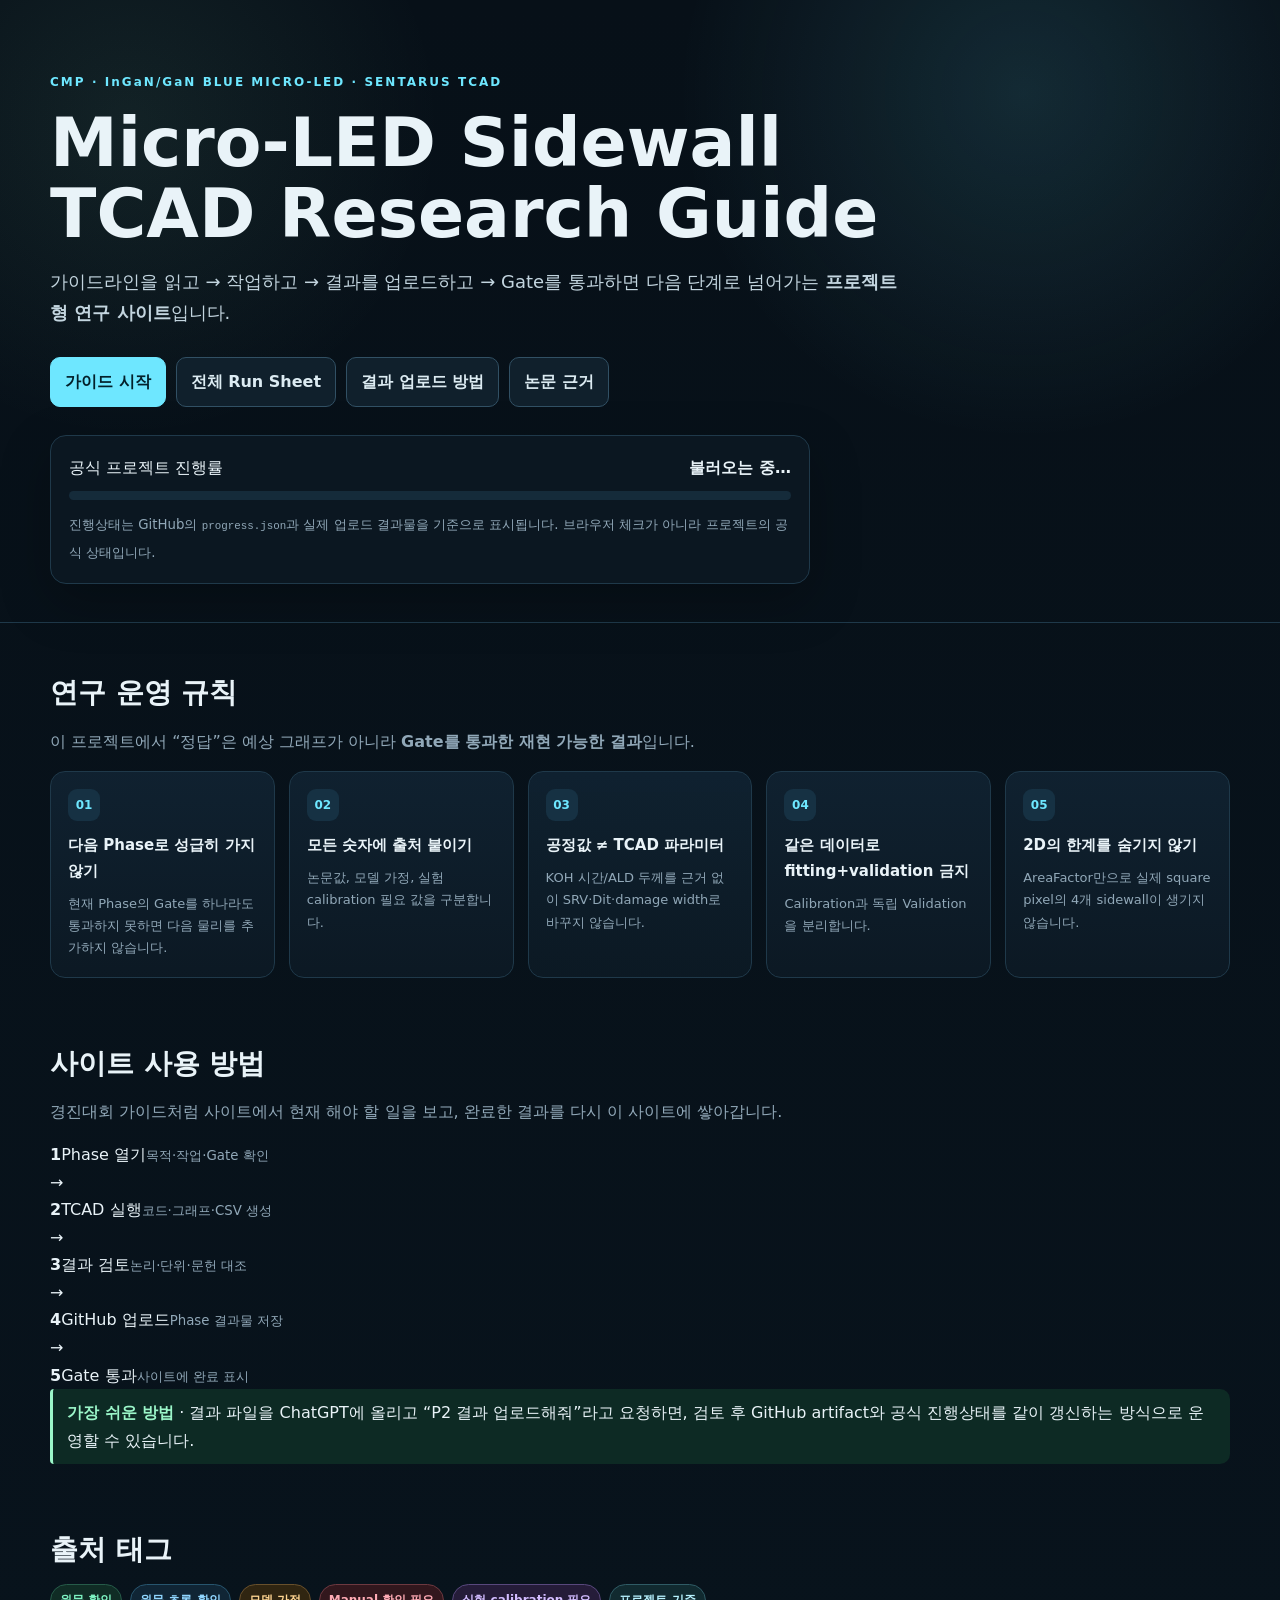
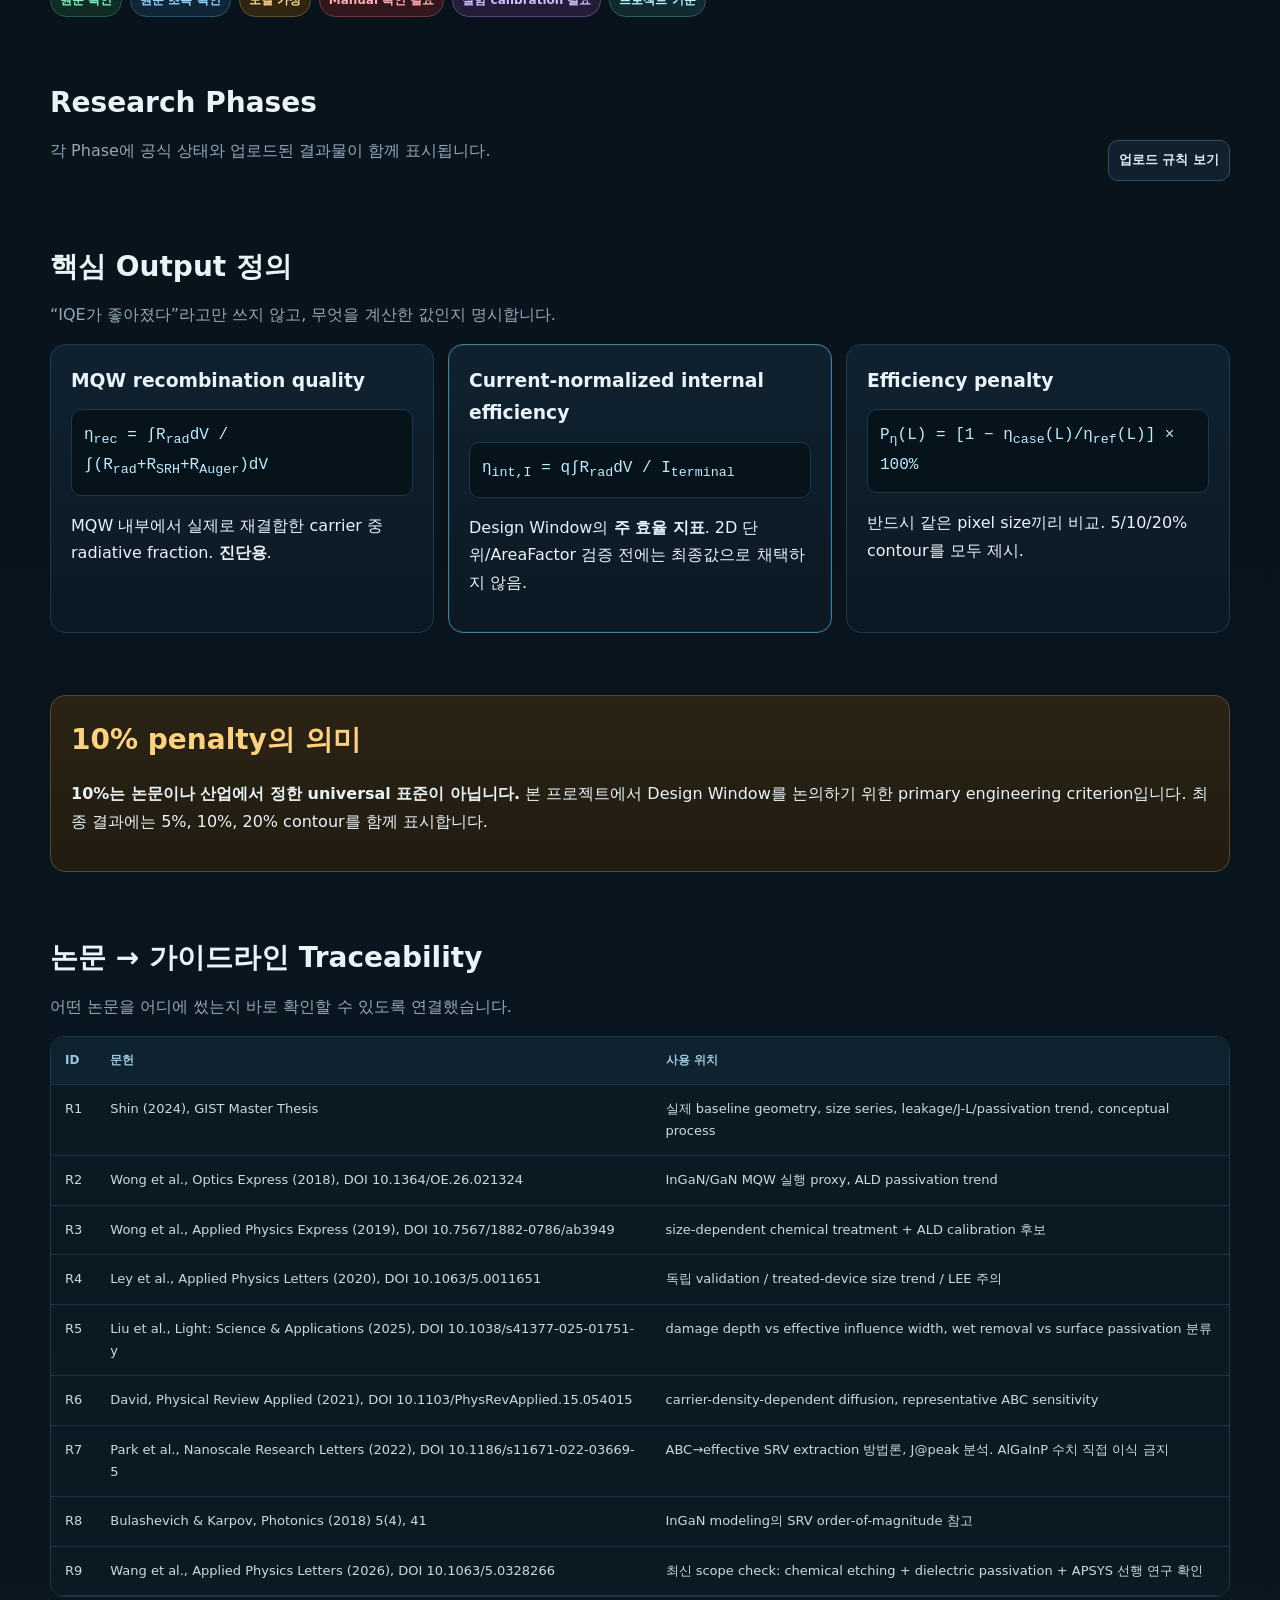
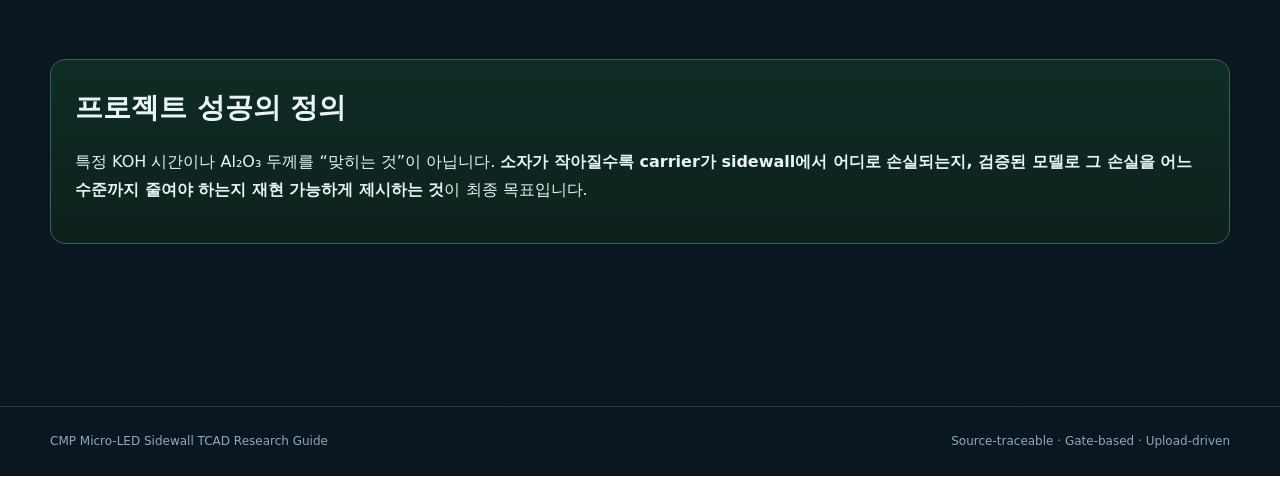
==== cmp-microled-guide/index.html @ a10578b0 "Turn CMP guide into upload-based project dashboard" ====
<!doctype html>
<html lang="ko">
<head>
  <meta charset="utf-8" />
  <meta name="viewport" content="width=device-width, initial-scale=1" />
  <title>CMP Micro-LED TCAD Research Guide</title>
  <meta name="description" content="InGaN/GaN Micro-LED sidewall TCAD research guide, progress dashboard, artifacts and validation gates" />
  <link rel="stylesheet" href="style.css" />
</head>
<body>
  <header class="hero">
    <div class="wrap">
      <div class="eyebrow">CMP · InGaN/GaN BLUE MICRO-LED · SENTARUS TCAD</div>
      <h1>Micro-LED Sidewall TCAD Research Guide</h1>
      <p class="lead">가이드라인을 읽고 → 작업하고 → 결과를 업로드하고 → Gate를 통과하면 다음 단계로 넘어가는 <strong>프로젝트형 연구 사이트</strong>입니다.</p>
      <div class="hero-actions">
        <a class="btn primary" href="#workflow">가이드 시작</a>
        <a class="btn" href="GUIDELINE.md">전체 Run Sheet</a>
        <a class="btn" href="UPLOAD_GUIDE.md">결과 업로드 방법</a>
        <a class="btn" href="#references">논문 근거</a>
      </div>
      <div class="progress-card">
        <div class="progress-head"><span>공식 프로젝트 진행률</span><strong id="progressText">불러오는 중…</strong></div>
        <div class="progress"><div id="progressBar"></div></div>
        <small>진행상태는 GitHub의 <code>progress.json</code>과 실제 업로드 결과물을 기준으로 표시됩니다. 브라우저 체크가 아니라 프로젝트의 공식 상태입니다.</small>
      </div>
    </div>
  </header>

  <main class="wrap">
    <section class="rules" id="rules">
      <h2>연구 운영 규칙</h2>
      <p class="section-intro">이 프로젝트에서 “정답”은 예상 그래프가 아니라 <strong>Gate를 통과한 재현 가능한 결과</strong>입니다.</p>
      <div class="grid rules-grid">
        <article class="rule"><b>01</b><h3>다음 Phase로 성급히 가지 않기</h3><p>현재 Phase의 Gate를 하나라도 통과하지 못하면 다음 물리를 추가하지 않습니다.</p></article>
        <article class="rule"><b>02</b><h3>모든 숫자에 출처 붙이기</h3><p>논문값, 모델 가정, 실험 calibration 필요 값을 구분합니다.</p></article>
        <article class="rule"><b>03</b><h3>공정값 ≠ TCAD 파라미터</h3><p>KOH 시간/ALD 두께를 근거 없이 SRV·Dit·damage width로 바꾸지 않습니다.</p></article>
        <article class="rule"><b>04</b><h3>같은 데이터로 fitting+validation 금지</h3><p>Calibration과 독립 Validation을 분리합니다.</p></article>
        <article class="rule"><b>05</b><h3>2D의 한계를 숨기지 않기</h3><p>AreaFactor만으로 실제 square pixel의 4개 sidewall이 생기지 않습니다.</p></article>
      </div>
    </section>

    <section class="upload-flow" id="upload-flow">
      <h2>사이트 사용 방법</h2>
      <p class="section-intro">경진대회 가이드처럼 사이트에서 현재 해야 할 일을 보고, 완료한 결과를 다시 이 사이트에 쌓아갑니다.</p>
      <div class="flow-row">
        <div class="flow-step"><b>1</b><span>Phase 열기</span><small>목적·작업·Gate 확인</small></div>
        <div class="flow-arrow">→</div>
        <div class="flow-step"><b>2</b><span>TCAD 실행</span><small>코드·그래프·CSV 생성</small></div>
        <div class="flow-arrow">→</div>
        <div class="flow-step"><b>3</b><span>결과 검토</span><small>논리·단위·문헌 대조</small></div>
        <div class="flow-arrow">→</div>
        <div class="flow-step"><b>4</b><span>GitHub 업로드</span><small>Phase 결과물 저장</small></div>
        <div class="flow-arrow">→</div>
        <div class="flow-step"><b>5</b><span>Gate 통과</span><small>사이트에 완료 표시</small></div>
      </div>
      <div class="gate"><strong>가장 쉬운 방법</strong> · 결과 파일을 ChatGPT에 올리고 “P2 결과 업로드해줘”라고 요청하면, 검토 후 GitHub artifact와 공식 진행상태를 같이 갱신하는 방식으로 운영할 수 있습니다.</div>
    </section>

    <section class="source-tags">
      <h2>출처 태그</h2>
      <div class="chips">
        <span class="chip source">원문 확인</span>
        <span class="chip source2">원문 초록 확인</span>
        <span class="chip assumption">모델 가정</span>
        <span class="chip manual">Manual 확인 필요</span>
        <span class="chip calibration">실험 calibration 필요</span>
        <span class="chip project">프로젝트 기준</span>
      </div>
    </section>

    <section id="workflow">
      <div class="section-head">
        <div><h2>Research Phases</h2><p>각 Phase에 공식 상태와 업로드된 결과물이 함께 표시됩니다.</p></div>
        <a class="btn small" href="UPLOAD_GUIDE.md">업로드 규칙 보기</a>
      </div>
      <div id="phaseList" class="phase-list"></div>
    </section>

    <section class="metrics" id="metrics">
      <h2>핵심 Output 정의</h2>
      <p class="section-intro">“IQE가 좋아졌다”라고만 쓰지 않고, 무엇을 계산한 값인지 명시합니다.</p>
      <div class="grid metric-grid">
        <article class="metric-card"><h3>MQW recombination quality</h3><div class="formula">η<sub>rec</sub> = ∫R<sub>rad</sub>dV / ∫(R<sub>rad</sub>+R<sub>SRH</sub>+R<sub>Auger</sub>)dV</div><p>MQW 내부에서 실제로 재결합한 carrier 중 radiative fraction. <strong>진단용</strong>.</p></article>
        <article class="metric-card focus"><h3>Current-normalized internal efficiency</h3><div class="formula">η<sub>int,I</sub> = q∫R<sub>rad</sub>dV / I<sub>terminal</sub></div><p>Design Window의 <strong>주 효율 지표</strong>. 2D 단위/AreaFactor 검증 전에는 최종값으로 채택하지 않음.</p></article>
        <article class="metric-card"><h3>Efficiency penalty</h3><div class="formula">P<sub>η</sub>(L) = [1 − η<sub>case</sub>(L)/η<sub>ref</sub>(L)] × 100%</div><p>반드시 같은 pixel size끼리 비교. 5/10/20% contour를 모두 제시.</p></article>
      </div>
    </section>

    <section class="warning-box">
      <h2>10% penalty의 의미</h2>
      <p><strong>10%는 논문이나 산업에서 정한 universal 표준이 아닙니다.</strong> 본 프로젝트에서 Design Window를 논의하기 위한 primary engineering criterion입니다. 최종 결과에는 5%, 10%, 20% contour를 함께 표시합니다.</p>
    </section>

    <section id="references">
      <h2>논문 → 가이드라인 Traceability</h2>
      <p class="section-intro">어떤 논문을 어디에 썼는지 바로 확인할 수 있도록 연결했습니다.</p>
      <div class="table-wrap">
        <table>
          <thead><tr><th>ID</th><th>문헌</th><th>사용 위치</th></tr></thead>
          <tbody>
            <tr><td>R1</td><td>Shin (2024), GIST Master Thesis</td><td>실제 baseline geometry, size series, leakage/J-L/passivation trend, conceptual process</td></tr>
            <tr><td>R2</td><td>Wong et al., Optics Express (2018), DOI 10.1364/OE.26.021324</td><td>InGaN/GaN MQW 실행 proxy, ALD passivation trend</td></tr>
            <tr><td>R3</td><td>Wong et al., Applied Physics Express (2019), DOI 10.7567/1882-0786/ab3949</td><td>size-dependent chemical treatment + ALD calibration 후보</td></tr>
            <tr><td>R4</td><td>Ley et al., Applied Physics Letters (2020), DOI 10.1063/5.0011651</td><td>독립 validation / treated-device size trend / LEE 주의</td></tr>
            <tr><td>R5</td><td>Liu et al., Light: Science & Applications (2025), DOI 10.1038/s41377-025-01751-y</td><td>damage depth vs effective influence width, wet removal vs surface passivation 분류</td></tr>
            <tr><td>R6</td><td>David, Physical Review Applied (2021), DOI 10.1103/PhysRevApplied.15.054015</td><td>carrier-density-dependent diffusion, representative ABC sensitivity</td></tr>
            <tr><td>R7</td><td>Park et al., Nanoscale Research Letters (2022), DOI 10.1186/s11671-022-03669-5</td><td>ABC→effective SRV extraction 방법론, J@peak 분석. AlGaInP 수치 직접 이식 금지</td></tr>
            <tr><td>R8</td><td>Bulashevich & Karpov, Photonics (2018) 5(4), 41</td><td>InGaN modeling의 SRV order-of-magnitude 참고</td></tr>
            <tr><td>R9</td><td>Wang et al., Applied Physics Letters (2026), DOI 10.1063/5.0328266</td><td>최신 scope check: chemical etching + dielectric passivation + APSYS 선행 연구 확인</td></tr>
          </tbody>
        </table>
      </div>
    </section>

    <section class="final-note">
      <h2>프로젝트 성공의 정의</h2>
      <p>특정 KOH 시간이나 Al₂O₃ 두께를 “맞히는 것”이 아닙니다. <strong>소자가 작아질수록 carrier가 sidewall에서 어디로 손실되는지, 검증된 모델로 그 손실을 어느 수준까지 줄여야 하는지 재현 가능하게 제시하는 것</strong>이 최종 목표입니다.</p>
    </section>
  </main>

  <footer>
    <div class="wrap"><span>CMP Micro-LED Sidewall TCAD Research Guide</span><span>Source-traceable · Gate-based · Upload-driven</span></div>
  </footer>

  <script src="app.js"></script>
</body>
</html>
---- cmp-microled-guide/style.css ----
:root{
  --bg:#071018;--panel:#0d1924;--panel2:#102231;--text:#e9f3f8;--muted:#91a8b8;
  --line:#1f394a;--accent:#6ee7ff;--accent2:#9bf6c9;--warn:#ffd27d;--danger:#ff8f8f;
  --shadow:0 18px 50px rgba(0,0,0,.25)
}
*{box-sizing:border-box}html{scroll-behavior:smooth}body{margin:0;background:linear-gradient(180deg,#071018 0%,#08131c 45%,#0a1721 100%);color:var(--text);font-family:Inter,Pretendard,"Noto Sans KR",system-ui,-apple-system,sans-serif;line-height:1.72}.wrap{width:min(1180px,calc(100% - 32px));margin:auto}.hero{padding:72px 0 38px;border-bottom:1px solid var(--line);background:radial-gradient(circle at 80% 15%,rgba(110,231,255,.12),transparent 30%),radial-gradient(circle at 10% 20%,rgba(155,246,201,.08),transparent 25%)}.eyebrow{font-size:12px;letter-spacing:.17em;color:var(--accent);font-weight:800}.hero h1{font-size:clamp(36px,6vw,68px);line-height:1.05;margin:14px 0 18px;max-width:850px}.lead{font-size:18px;color:#c3d5df;max-width:850px}.hero-actions{display:flex;gap:10px;flex-wrap:wrap;margin:28px 0}.btn{display:inline-flex;align-items:center;justify-content:center;border:1px solid #315064;background:#10202c;color:#dcebf2;padding:10px 14px;border-radius:10px;text-decoration:none;font-weight:700;cursor:pointer}.btn:hover{border-color:var(--accent)}.btn.primary{background:var(--accent);color:#03202a;border-color:var(--accent)}.btn.small{font-size:13px;padding:8px 10px}.progress-card{background:rgba(13,25,36,.83);border:1px solid var(--line);padding:18px;border-radius:16px;max-width:760px;box-shadow:var(--shadow)}.progress-head{display:flex;justify-content:space-between}.progress{height:9px;background:#152b3a;border-radius:99px;overflow:hidden;margin:10px 0}.progress>div{width:0;height:100%;background:linear-gradient(90deg,var(--accent),var(--accent2));transition:.25s}small{color:var(--muted)}main{padding:46px 0 100px}section{margin:0 0 62px}h2{font-size:28px;margin:0 0 10px}h3{margin:0 0 8px}.section-intro,.section-head p{color:var(--muted);margin-top:0}.grid{display:grid;gap:14px}.rules-grid{grid-template-columns:repeat(5,1fr)}.rule,.metric-card,.phase-card,.warning-box,.final-note{border:1px solid var(--line);background:linear-gradient(180deg,rgba(16,34,49,.94),rgba(12,25,36,.96));border-radius:15px}.rule{padding:17px}.rule b{display:inline-flex;width:32px;height:32px;border-radius:9px;align-items:center;justify-content:center;background:#163143;color:var(--accent);font-size:12px}.rule h3{font-size:15px;margin-top:12px}.rule p{font-size:13px;color:var(--muted);margin:0}.chips{display:flex;gap:8px;flex-wrap:wrap}.chip{font-size:12px;padding:5px 9px;border:1px solid;border-radius:99px;font-weight:750}.source{color:#7df3c2;border-color:#265b49;background:#102c25}.source2{color:#90d6ff;border-color:#27556e;background:#102535}.assumption{color:#ffd591;border-color:#68502c;background:#302511}.manual{color:#ffabb5;border-color:#6d3940;background:#32171d}.calibration{color:#d2bcff;border-color:#58487d;background:#251c39}.project{color:#b8f3ff;border-color:#2f5b65;background:#112a30}.section-head{display:flex;justify-content:space-between;gap:16px;align-items:end}.phase-list{display:grid;gap:14px}.phase-card{overflow:hidden}.phase-top{display:grid;grid-template-columns:auto 1fr auto;gap:14px;align-items:center;padding:18px}.phase-num{width:46px;height:46px;border-radius:12px;background:#142c3b;display:flex;align-items:center;justify-content:center;font-weight:900;color:var(--accent)}.phase-title h3{font-size:19px}.phase-title p{margin:2px 0 0;color:var(--muted);font-size:14px}.phase-actions{display:flex;align-items:center;gap:8px}.status-check{width:20px;height:20px;accent-color:#62e8ba}.toggle{border:1px solid #2c4b5e;background:#0b1b27;color:#cde0e9;border-radius:9px;padding:7px 9px;cursor:pointer}.phase-body{display:none;border-top:1px solid var(--line);padding:20px;background:#091822}.phase-card.open .phase-body{display:block}.phase-body h4{color:#dff6ff;margin:18px 0 7px}.phase-body ul{margin-top:7px}.gate{border-left:3px solid var(--accent2);padding:10px 14px;background:#0d2a24;border-radius:4px 10px 10px 4px}.gate strong{color:var(--accent2)}.stop{border-left:3px solid var(--danger);padding:10px 14px;background:#2d171a;border-radius:4px 10px 10px 4px;color:#ffd7d7}.metric-grid{grid-template-columns:repeat(3,1fr)}.metric-card{padding:20px}.metric-card.focus{border-color:#438296;box-shadow:0 0 0 1px rgba(110,231,255,.08) inset}.formula{font-family:"JetBrains Mono",Consolas,monospace;background:#07131b;padding:12px;border-radius:10px;border:1px solid #1b3748;overflow:auto;color:#bcecff;margin:12px 0}.warning-box{padding:20px;border-color:#5b4927;background:linear-gradient(180deg,#2b2415,#211b11)}.warning-box h2{color:var(--warn)}.table-wrap{overflow:auto;border:1px solid var(--line);border-radius:14px}table{width:100%;border-collapse:collapse;min-width:820px;background:#0b1923}th,td{text-align:left;padding:13px 14px;border-bottom:1px solid #183041;vertical-align:top}th{font-size:12px;color:#9cc9dd;background:#0e2230;position:sticky;top:0}td{font-size:13px;color:#c9d9e2}.final-note{padding:24px;border-color:#2f6655;background:linear-gradient(180deg,#0e2c25,#0d211d)}footer{border-top:1px solid var(--line);padding:24px 0;color:var(--muted);font-size:12px}footer .wrap{display:flex;justify-content:space-between;gap:10px;flex-wrap:wrap}@media(max-width:1000px){.rules-grid{grid-template-columns:repeat(2,1fr)}.metric-grid{grid-template-columns:1fr}.phase-top{grid-template-columns:auto 1fr}.phase-actions{grid-column:2}}@media(max-width:620px){.rules-grid{grid-template-columns:1fr}.hero{padding-top:48px}.phase-top{grid-template-columns:1fr}.phase-num{width:38px;height:38px}.phase-actions{grid-column:1}.section-head{align-items:flex-start;flex-direction:column}}
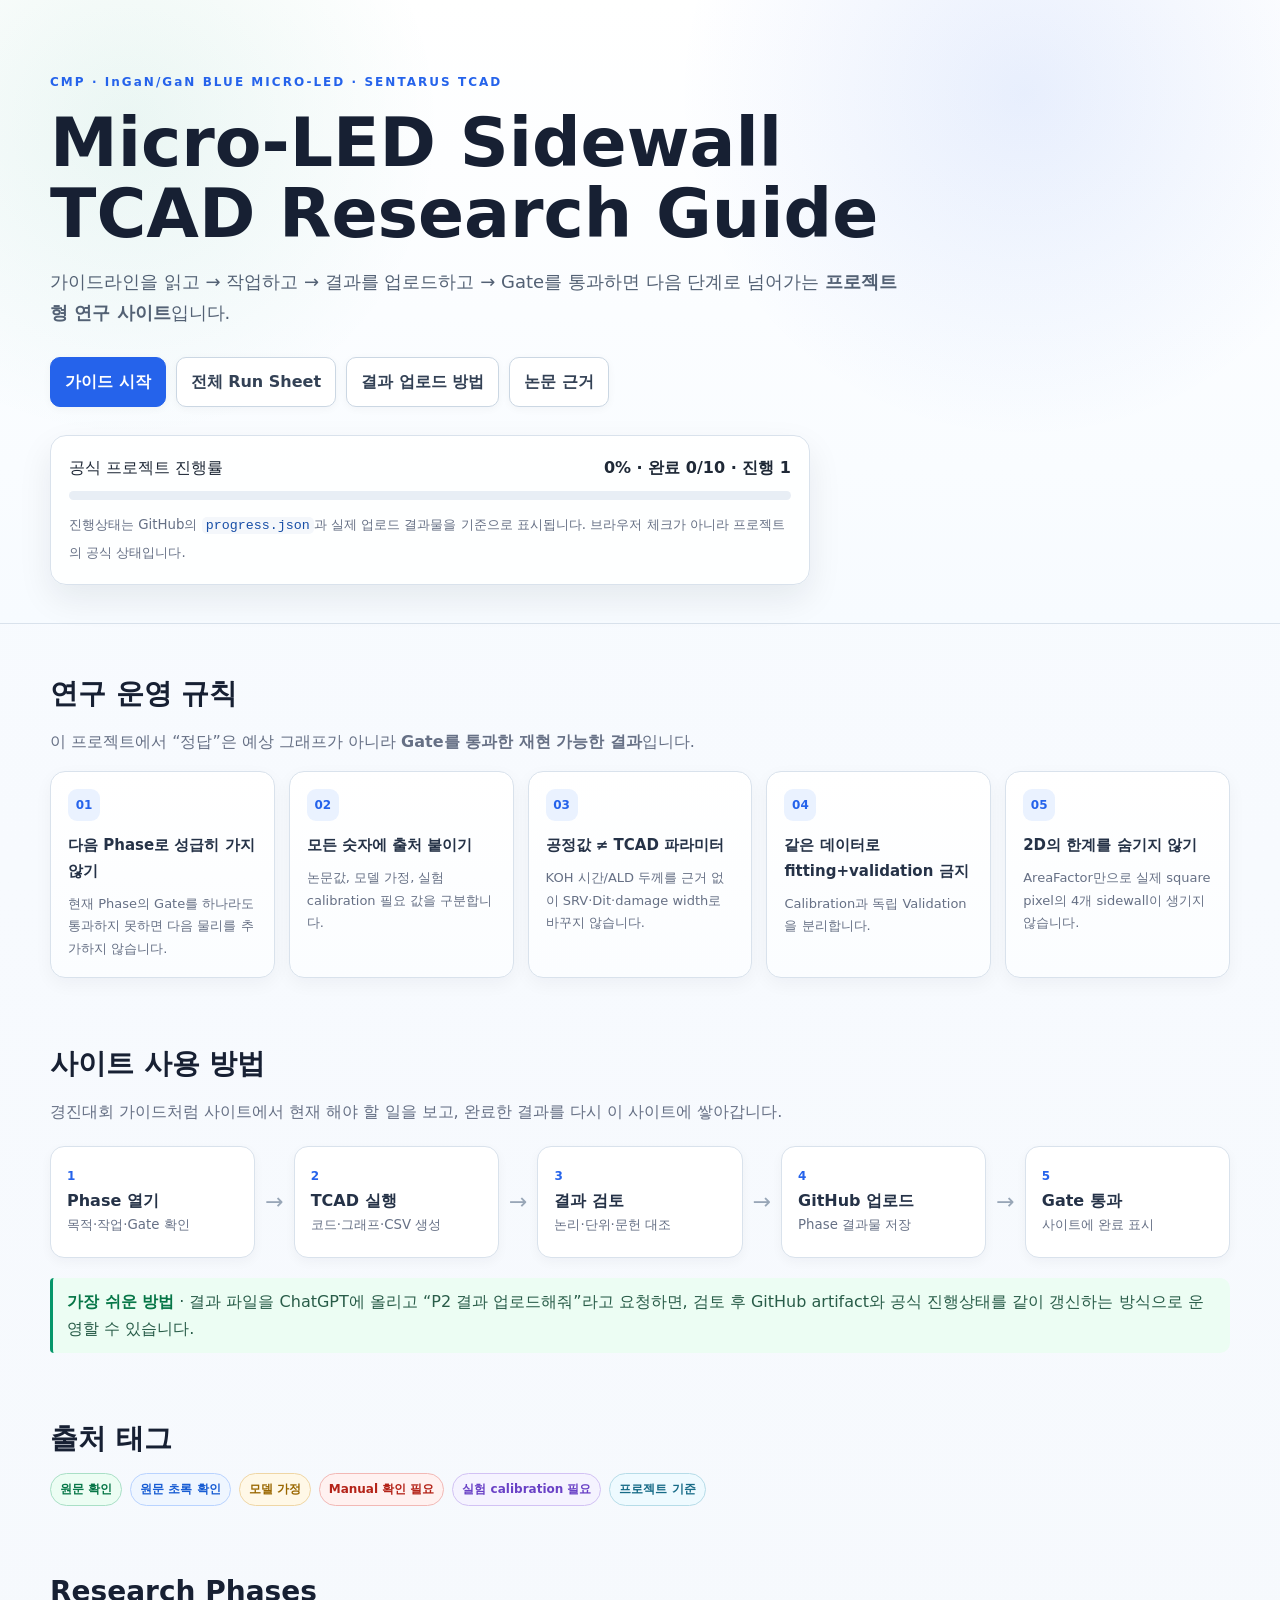
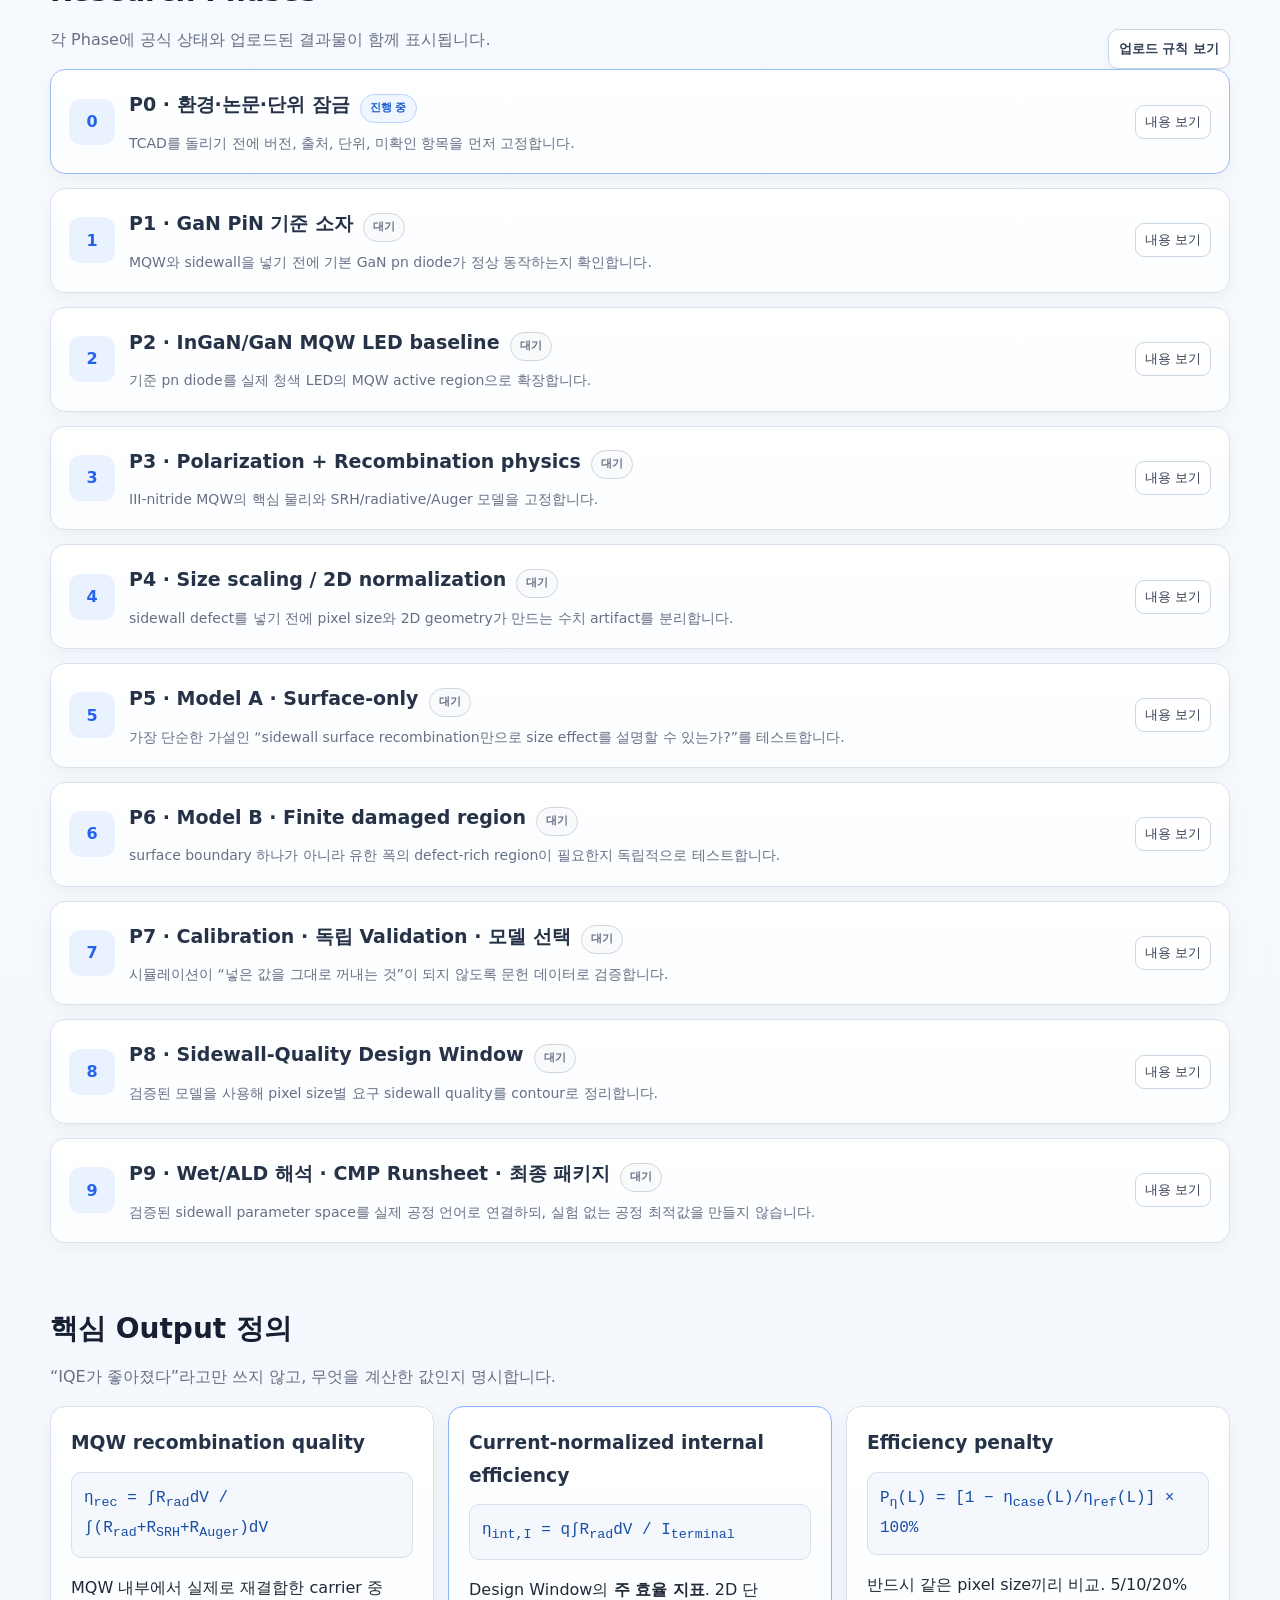
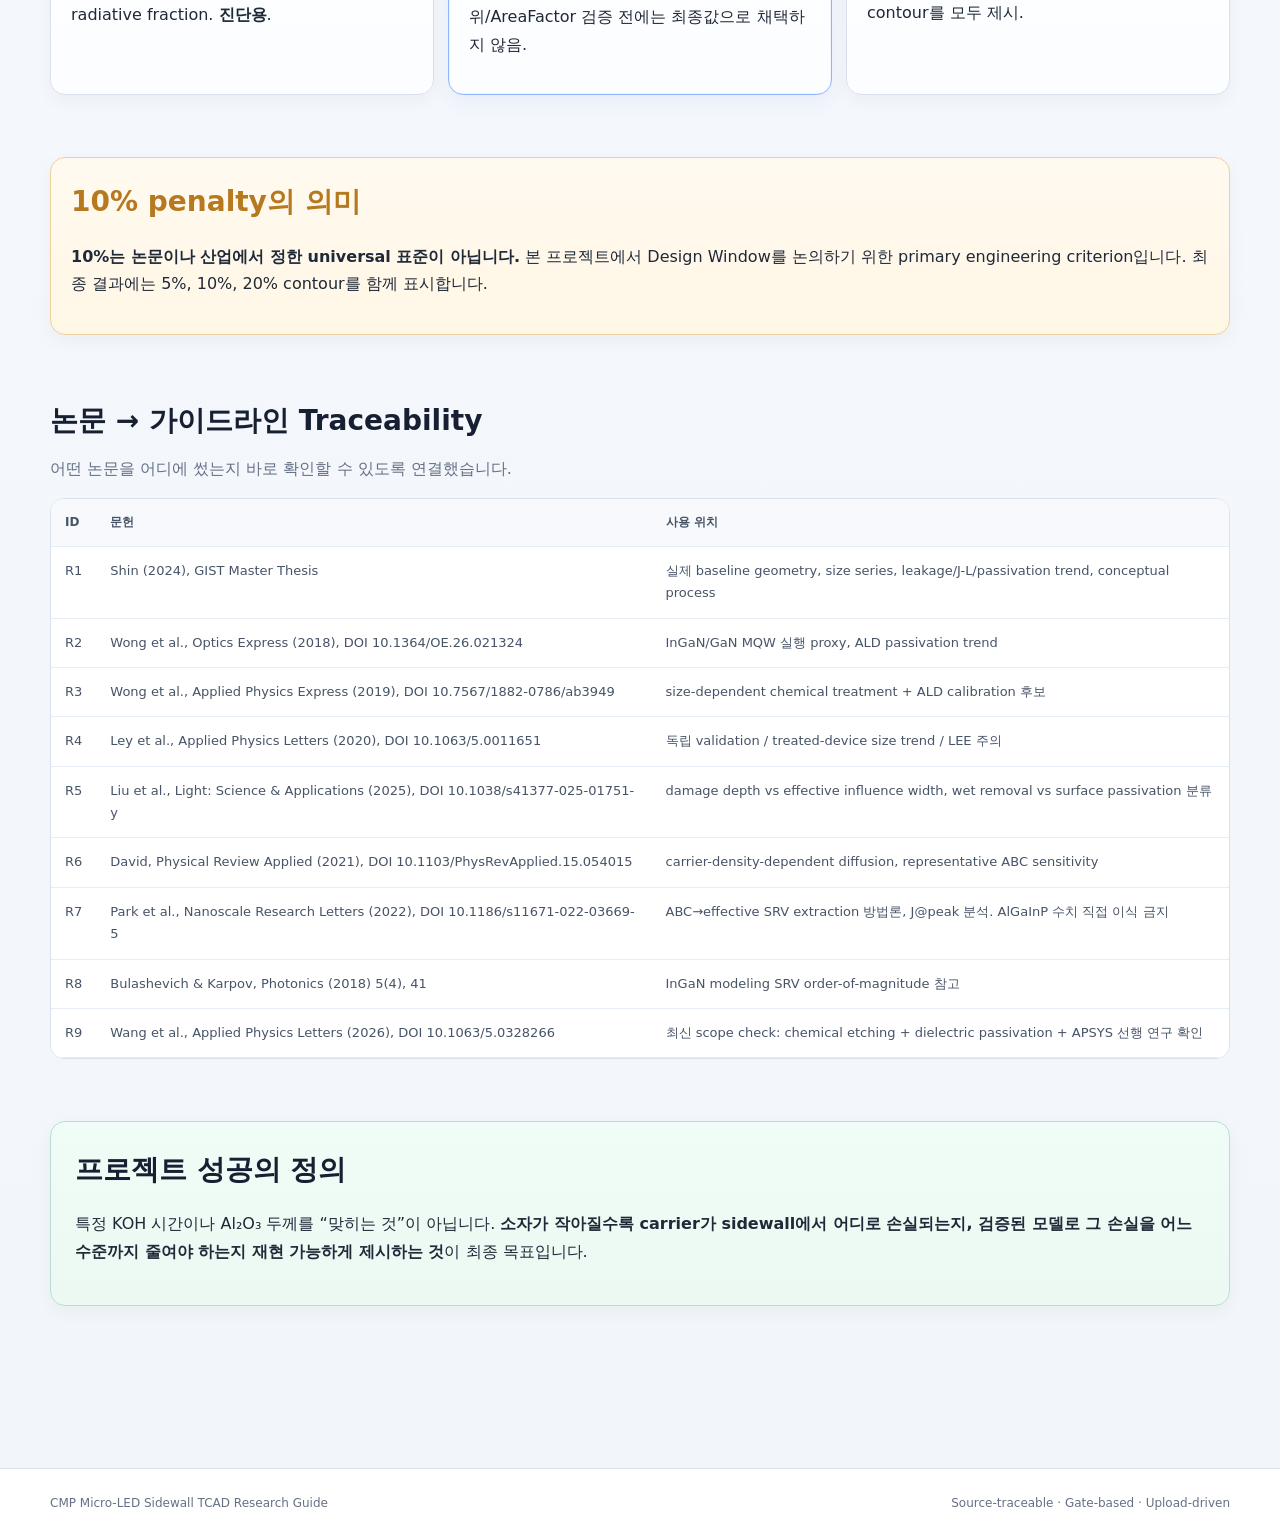
==== commit 0a546de9: "Bust dashboard cache for light theme" ====
--- a/cmp-microled-guide/index.html
+++ b/cmp-microled-guide/index.html
@@ -5,7 +5,7 @@
   <meta name="viewport" content="width=device-width, initial-scale=1" />
   <title>CMP Micro-LED TCAD Research Guide</title>
   <meta name="description" content="InGaN/GaN Micro-LED sidewall TCAD research guide, progress dashboard, artifacts and validation gates" />
-  <link rel="stylesheet" href="style.css" />
+  <link rel="stylesheet" href="style.css?v=20260825-light2" />
 </head>
 <body>
   <header class="hero">
@@ -106,7 +106,7 @@
             <tr><td>R5</td><td>Liu et al., Light: Science & Applications (2025), DOI 10.1038/s41377-025-01751-y</td><td>damage depth vs effective influence width, wet removal vs surface passivation 분류</td></tr>
             <tr><td>R6</td><td>David, Physical Review Applied (2021), DOI 10.1103/PhysRevApplied.15.054015</td><td>carrier-density-dependent diffusion, representative ABC sensitivity</td></tr>
             <tr><td>R7</td><td>Park et al., Nanoscale Research Letters (2022), DOI 10.1186/s11671-022-03669-5</td><td>ABC→effective SRV extraction 방법론, J@peak 분석. AlGaInP 수치 직접 이식 금지</td></tr>
-            <tr><td>R8</td><td>Bulashevich & Karpov, Photonics (2018) 5(4), 41</td><td>InGaN modeling의 SRV order-of-magnitude 참고</td></tr>
+            <tr><td>R8</td><td>Bulashevich & Karpov, Photonics (2018) 5(4), 41</td><td>InGaN modeling SRV order-of-magnitude 참고</td></tr>
             <tr><td>R9</td><td>Wang et al., Applied Physics Letters (2026), DOI 10.1063/5.0328266</td><td>최신 scope check: chemical etching + dielectric passivation + APSYS 선행 연구 확인</td></tr>
           </tbody>
         </table>
@@ -123,6 +123,6 @@
     <div class="wrap"><span>CMP Micro-LED Sidewall TCAD Research Guide</span><span>Source-traceable · Gate-based · Upload-driven</span></div>
   </footer>
 
-  <script src="app.js"></script>
+  <script src="app.js?v=20260825-light2"></script>
 </body>
 </html>
--- a/cmp-microled-guide/style.css
+++ b/cmp-microled-guide/style.css
@@ -1,6 +1,193 @@
 :root{
-  --bg:#071018;--panel:#0d1924;--panel2:#102231;--text:#e9f3f8;--muted:#91a8b8;
-  --line:#1f394a;--accent:#6ee7ff;--accent2:#9bf6c9;--warn:#ffd27d;--danger:#ff8f8f;
-  --shadow:0 18px 50px rgba(0,0,0,.25)
+  --bg:#f5f8fc;
+  --panel:#ffffff;
+  --panel2:#f8fbff;
+  --text:#1f2937;
+  --muted:#667085;
+  --line:#d9e2ec;
+  --accent:#2563eb;
+  --accent2:#059669;
+  --warn:#b7791f;
+  --danger:#c24141;
+  --shadow:0 14px 34px rgba(15,23,42,.08)
 }
-*{box-sizing:border-box}html{scroll-behavior:smooth}body{margin:0;background:linear-gradient(180deg,#071018 0%,#08131c 45%,#0a1721 100%);color:var(--text);font-family:Inter,Pretendard,"Noto Sans KR",system-ui,-apple-system,sans-serif;line-height:1.72}.wrap{width:min(1180px,calc(100% - 32px));margin:auto}.hero{padding:72px 0 38px;border-bottom:1px solid var(--line);background:radial-gradient(circle at 80% 15%,rgba(110,231,255,.12),transparent 30%),radial-gradient(circle at 10% 20%,rgba(155,246,201,.08),transparent 25%)}.eyebrow{font-size:12px;letter-spacing:.17em;color:var(--accent);font-weight:800}.hero h1{font-size:clamp(36px,6vw,68px);line-height:1.05;margin:14px 0 18px;max-width:850px}.lead{font-size:18px;color:#c3d5df;max-width:850px}.hero-actions{display:flex;gap:10px;flex-wrap:wrap;margin:28px 0}.btn{display:inline-flex;align-items:center;justify-content:center;border:1px solid #315064;background:#10202c;color:#dcebf2;padding:10px 14px;border-radius:10px;text-decoration:none;font-weight:700;cursor:pointer}.btn:hover{border-color:var(--accent)}.btn.primary{background:var(--accent);color:#03202a;border-color:var(--accent)}.btn.small{font-size:13px;padding:8px 10px}.progress-card{background:rgba(13,25,36,.83);border:1px solid var(--line);padding:18px;border-radius:16px;max-width:760px;box-shadow:var(--shadow)}.progress-head{display:flex;justify-content:space-between}.progress{height:9px;background:#152b3a;border-radius:99px;overflow:hidden;margin:10px 0}.progress>div{width:0;height:100%;background:linear-gradient(90deg,var(--accent),var(--accent2));transition:.25s}small{color:var(--muted)}main{padding:46px 0 100px}section{margin:0 0 62px}h2{font-size:28px;margin:0 0 10px}h3{margin:0 0 8px}.section-intro,.section-head p{color:var(--muted);margin-top:0}.grid{display:grid;gap:14px}.rules-grid{grid-template-columns:repeat(5,1fr)}.rule,.metric-card,.phase-card,.warning-box,.final-note{border:1px solid var(--line);background:linear-gradient(180deg,rgba(16,34,49,.94),rgba(12,25,36,.96));border-radius:15px}.rule{padding:17px}.rule b{display:inline-flex;width:32px;height:32px;border-radius:9px;align-items:center;justify-content:center;background:#163143;color:var(--accent);font-size:12px}.rule h3{font-size:15px;margin-top:12px}.rule p{font-size:13px;color:var(--muted);margin:0}.chips{display:flex;gap:8px;flex-wrap:wrap}.chip{font-size:12px;padding:5px 9px;border:1px solid;border-radius:99px;font-weight:750}.source{color:#7df3c2;border-color:#265b49;background:#102c25}.source2{color:#90d6ff;border-color:#27556e;background:#102535}.assumption{color:#ffd591;border-color:#68502c;background:#302511}.manual{color:#ffabb5;border-color:#6d3940;background:#32171d}.calibration{color:#d2bcff;border-color:#58487d;background:#251c39}.project{color:#b8f3ff;border-color:#2f5b65;background:#112a30}.section-head{display:flex;justify-content:space-between;gap:16px;align-items:end}.phase-list{display:grid;gap:14px}.phase-card{overflow:hidden}.phase-top{display:grid;grid-template-columns:auto 1fr auto;gap:14px;align-items:center;padding:18px}.phase-num{width:46px;height:46px;border-radius:12px;background:#142c3b;display:flex;align-items:center;justify-content:center;font-weight:900;color:var(--accent)}.phase-title h3{font-size:19px}.phase-title p{margin:2px 0 0;color:var(--muted);font-size:14px}.phase-actions{display:flex;align-items:center;gap:8px}.status-check{width:20px;height:20px;accent-color:#62e8ba}.toggle{border:1px solid #2c4b5e;background:#0b1b27;color:#cde0e9;border-radius:9px;padding:7px 9px;cursor:pointer}.phase-body{display:none;border-top:1px solid var(--line);padding:20px;background:#091822}.phase-card.open .phase-body{display:block}.phase-body h4{color:#dff6ff;margin:18px 0 7px}.phase-body ul{margin-top:7px}.gate{border-left:3px solid var(--accent2);padding:10px 14px;background:#0d2a24;border-radius:4px 10px 10px 4px}.gate strong{color:var(--accent2)}.stop{border-left:3px solid var(--danger);padding:10px 14px;background:#2d171a;border-radius:4px 10px 10px 4px;color:#ffd7d7}.metric-grid{grid-template-columns:repeat(3,1fr)}.metric-card{padding:20px}.metric-card.focus{border-color:#438296;box-shadow:0 0 0 1px rgba(110,231,255,.08) inset}.formula{font-family:"JetBrains Mono",Consolas,monospace;background:#07131b;padding:12px;border-radius:10px;border:1px solid #1b3748;overflow:auto;color:#bcecff;margin:12px 0}.warning-box{padding:20px;border-color:#5b4927;background:linear-gradient(180deg,#2b2415,#211b11)}.warning-box h2{color:var(--warn)}.table-wrap{overflow:auto;border:1px solid var(--line);border-radius:14px}table{width:100%;border-collapse:collapse;min-width:820px;background:#0b1923}th,td{text-align:left;padding:13px 14px;border-bottom:1px solid #183041;vertical-align:top}th{font-size:12px;color:#9cc9dd;background:#0e2230;position:sticky;top:0}td{font-size:13px;color:#c9d9e2}.final-note{padding:24px;border-color:#2f6655;background:linear-gradient(180deg,#0e2c25,#0d211d)}footer{border-top:1px solid var(--line);padding:24px 0;color:var(--muted);font-size:12px}footer .wrap{display:flex;justify-content:space-between;gap:10px;flex-wrap:wrap}@media(max-width:1000px){.rules-grid{grid-template-columns:repeat(2,1fr)}.metric-grid{grid-template-columns:1fr}.phase-top{grid-template-columns:auto 1fr}.phase-actions{grid-column:2}}@media(max-width:620px){.rules-grid{grid-template-columns:1fr}.hero{padding-top:48px}.phase-top{grid-template-columns:1fr}.phase-num{width:38px;height:38px}.phase-actions{grid-column:1}.section-head{align-items:flex-start;flex-direction:column}}
+
+*{box-sizing:border-box}
+html{scroll-behavior:smooth}
+body{
+  margin:0;
+  background:linear-gradient(180deg,#f8fbff 0%,#f5f8fc 55%,#f2f6fa 100%);
+  color:var(--text);
+  font-family:Inter,Pretendard,"Noto Sans KR",system-ui,-apple-system,sans-serif;
+  line-height:1.72
+}
+.wrap{width:min(1180px,calc(100% - 32px));margin:auto}
+
+.hero{
+  padding:72px 0 38px;
+  border-bottom:1px solid var(--line);
+  background:
+    radial-gradient(circle at 80% 15%,rgba(37,99,235,.10),transparent 30%),
+    radial-gradient(circle at 10% 20%,rgba(5,150,105,.08),transparent 25%),
+    linear-gradient(180deg,#ffffff,#f7fbff)
+}
+.eyebrow{font-size:12px;letter-spacing:.17em;color:var(--accent);font-weight:800}
+.hero h1{font-size:clamp(36px,6vw,68px);line-height:1.05;margin:14px 0 18px;max-width:850px;color:#172033}
+.lead{font-size:18px;color:#536174;max-width:850px}
+.hero-actions{display:flex;gap:10px;flex-wrap:wrap;margin:28px 0}
+
+.btn{
+  display:inline-flex;align-items:center;justify-content:center;
+  border:1px solid #cbd7e3;background:#ffffff;color:#334155;
+  padding:10px 14px;border-radius:10px;text-decoration:none;font-weight:700;cursor:pointer;
+  box-shadow:0 2px 8px rgba(15,23,42,.04)
+}
+.btn:hover{border-color:var(--accent);color:var(--accent);background:#f8fbff}
+.btn.primary{background:var(--accent);color:#fff;border-color:var(--accent)}
+.btn.primary:hover{background:#1d4ed8;color:#fff}
+.btn.small{font-size:13px;padding:8px 10px}
+
+.progress-card{
+  background:rgba(255,255,255,.92);border:1px solid var(--line);padding:18px;border-radius:16px;
+  max-width:760px;box-shadow:var(--shadow)
+}
+.progress-head{display:flex;justify-content:space-between}
+.progress{height:9px;background:#e8eef5;border-radius:99px;overflow:hidden;margin:10px 0}
+.progress>div{width:0;height:100%;background:linear-gradient(90deg,#2563eb,#10b981);transition:.25s}
+small{color:var(--muted)}
+
+main{padding:46px 0 100px}
+section{margin:0 0 62px}
+h2{font-size:28px;margin:0 0 10px;color:#172033}
+h3{margin:0 0 8px;color:#253247}
+.section-intro,.section-head p{color:var(--muted);margin-top:0}
+.grid{display:grid;gap:14px}
+.rules-grid{grid-template-columns:repeat(5,1fr)}
+
+.rule,.metric-card,.phase-card,.warning-box,.final-note{
+  border:1px solid var(--line);
+  background:linear-gradient(180deg,#ffffff,#fbfdff);
+  border-radius:15px;
+  box-shadow:0 6px 18px rgba(15,23,42,.045)
+}
+.rule{padding:17px}
+.rule b{
+  display:inline-flex;width:32px;height:32px;border-radius:9px;align-items:center;justify-content:center;
+  background:#eaf2ff;color:var(--accent);font-size:12px
+}
+.rule h3{font-size:15px;margin-top:12px}
+.rule p{font-size:13px;color:var(--muted);margin:0}
+
+.chips{display:flex;gap:8px;flex-wrap:wrap}
+.chip{font-size:12px;padding:5px 9px;border:1px solid;border-radius:99px;font-weight:750}
+.source{color:#067647;border-color:#a9dfc6;background:#ecfdf3}
+.source2{color:#175cd3;border-color:#b9d3ff;background:#eff6ff}
+.assumption{color:#9a6700;border-color:#efd6a5;background:#fff8e7}
+.manual{color:#b42318;border-color:#f2b8b5;background:#fff1f0}
+.calibration{color:#6941c6;border-color:#d2c2f4;background:#f5f3ff}
+.project{color:#176b87;border-color:#b6dce8;background:#eefaff}
+
+.section-head{display:flex;justify-content:space-between;gap:16px;align-items:end}
+.phase-list{display:grid;gap:14px}
+.phase-card{overflow:hidden}
+.phase-top{display:grid;grid-template-columns:auto 1fr auto;gap:14px;align-items:center;padding:18px}
+.phase-num{
+  width:46px;height:46px;border-radius:12px;background:#eaf2ff;
+  display:flex;align-items:center;justify-content:center;font-weight:900;color:var(--accent)
+}
+.phase-title h3{font-size:19px}
+.phase-title p{margin:2px 0 0;color:var(--muted);font-size:14px}
+.phase-actions{display:flex;align-items:center;gap:8px}
+.status-check{width:20px;height:20px;accent-color:#10b981}
+.toggle{
+  border:1px solid #cbd7e3;background:#ffffff;color:#344054;
+  border-radius:9px;padding:7px 9px;cursor:pointer
+}
+.toggle:hover{border-color:var(--accent);color:var(--accent);background:#f8fbff}
+.phase-body{display:none;border-top:1px solid var(--line);padding:20px;background:#fbfdff}
+.phase-card.open .phase-body{display:block}
+.phase-body h4{color:#253247;margin:18px 0 7px}
+.phase-body ul{margin-top:7px}
+
+.gate{
+  border-left:3px solid var(--accent2);padding:10px 14px;background:#ecfdf3;
+  border-radius:4px 10px 10px 4px;color:#285c48
+}
+.gate strong{color:#067647}
+.stop{
+  border-left:3px solid var(--danger);padding:10px 14px;background:#fff1f0;
+  border-radius:4px 10px 10px 4px;color:#8f2e2e
+}
+
+.metric-grid{grid-template-columns:repeat(3,1fr)}
+.metric-card{padding:20px}
+.metric-card.focus{border-color:#8fb5ff;box-shadow:0 0 0 1px rgba(37,99,235,.05) inset,0 8px 20px rgba(37,99,235,.06)}
+.formula{
+  font-family:"JetBrains Mono",Consolas,monospace;background:#f4f7fb;padding:12px;border-radius:10px;
+  border:1px solid #d7e0ea;overflow:auto;color:#174ea6;margin:12px 0
+}
+.warning-box{
+  padding:20px;border-color:#edd19b;
+  background:linear-gradient(180deg,#fffaf0,#fff7e6)
+}
+.warning-box h2{color:var(--warn)}
+
+.table-wrap{overflow:auto;border:1px solid var(--line);border-radius:14px;background:#fff}
+table{width:100%;border-collapse:collapse;min-width:820px;background:#ffffff}
+th,td{text-align:left;padding:13px 14px;border-bottom:1px solid #e6edf4;vertical-align:top}
+th{font-size:12px;color:#475467;background:#f7f9fc;position:sticky;top:0}
+td{font-size:13px;color:#475467}
+
+.final-note{
+  padding:24px;border-color:#b7decf;
+  background:linear-gradient(180deg,#f0fdf7,#ecf9f3)
+}
+footer{border-top:1px solid var(--line);padding:24px 0;color:var(--muted);font-size:12px;background:#ffffff}
+footer .wrap{display:flex;justify-content:space-between;gap:10px;flex-wrap:wrap}
+
+/* upload-driven dashboard */
+.flow-row{display:grid;grid-template-columns:1fr auto 1fr auto 1fr auto 1fr auto 1fr;gap:10px;align-items:center;margin:20px 0}
+.flow-step{
+  min-height:112px;padding:16px;border:1px solid var(--line);border-radius:14px;background:#ffffff;
+  display:flex;flex-direction:column;justify-content:center;box-shadow:0 4px 12px rgba(15,23,42,.04)
+}
+.flow-step b{color:var(--accent);font-size:12px}
+.flow-step span{font-weight:800;font-size:16px;color:#253247}
+.flow-step small{display:block}
+.flow-arrow{color:#98a6b7;font-size:22px}
+.title-line{display:flex;gap:10px;align-items:center;flex-wrap:wrap}
+.status-badge{display:inline-flex;align-items:center;padding:4px 9px;border-radius:99px;font-size:11px;font-weight:850;border:1px solid}
+.status-badge.pending{color:#667085;border-color:#d0d5dd;background:#f9fafb}
+.status-badge.in-progress{color:#175cd3;border-color:#b9d3ff;background:#eff6ff}
+.status-badge.complete{color:#067647;border-color:#a9dfc6;background:#ecfdf3}
+.status-badge.blocked{color:#b42318;border-color:#f2b8b5;background:#fff1f0}
+.phase-card.status-complete{border-color:#9fd8be}
+.phase-card.status-in-progress{border-color:#9abcf8}
+.phase-card.status-blocked{border-color:#e6a6a0}
+.artifact-empty{color:var(--muted);font-size:13px}
+.artifact-list{display:flex;gap:8px;flex-wrap:wrap}
+.artifact-link{
+  display:inline-flex;padding:7px 10px;border-radius:9px;border:1px solid #cbd7e3;
+  background:#f8fbff;color:#175cd3;text-decoration:none;font-size:13px
+}
+.artifact-link:hover{border-color:var(--accent);background:#eff6ff}
+.phase-links{display:flex;gap:8px;flex-wrap:wrap}
+code{font-family:"JetBrains Mono",Consolas,monospace;color:#174ea6;background:#f4f7fb;padding:.08em .3em;border-radius:5px}
+
+@media(max-width:1000px){
+  .rules-grid{grid-template-columns:repeat(2,1fr)}
+  .metric-grid{grid-template-columns:1fr}
+  .phase-top{grid-template-columns:auto 1fr}
+  .phase-actions{grid-column:2}
+  .flow-row{grid-template-columns:1fr 1fr}
+  .flow-arrow{display:none}
+}
+@media(max-width:620px){
+  .rules-grid{grid-template-columns:1fr}
+  .hero{padding-top:48px}
+  .phase-top{grid-template-columns:1fr}
+  .phase-num{width:38px;height:38px}
+  .phase-actions{grid-column:1}
+  .section-head{align-items:flex-start;flex-direction:column}
+  .flow-row{grid-template-columns:1fr}
+}
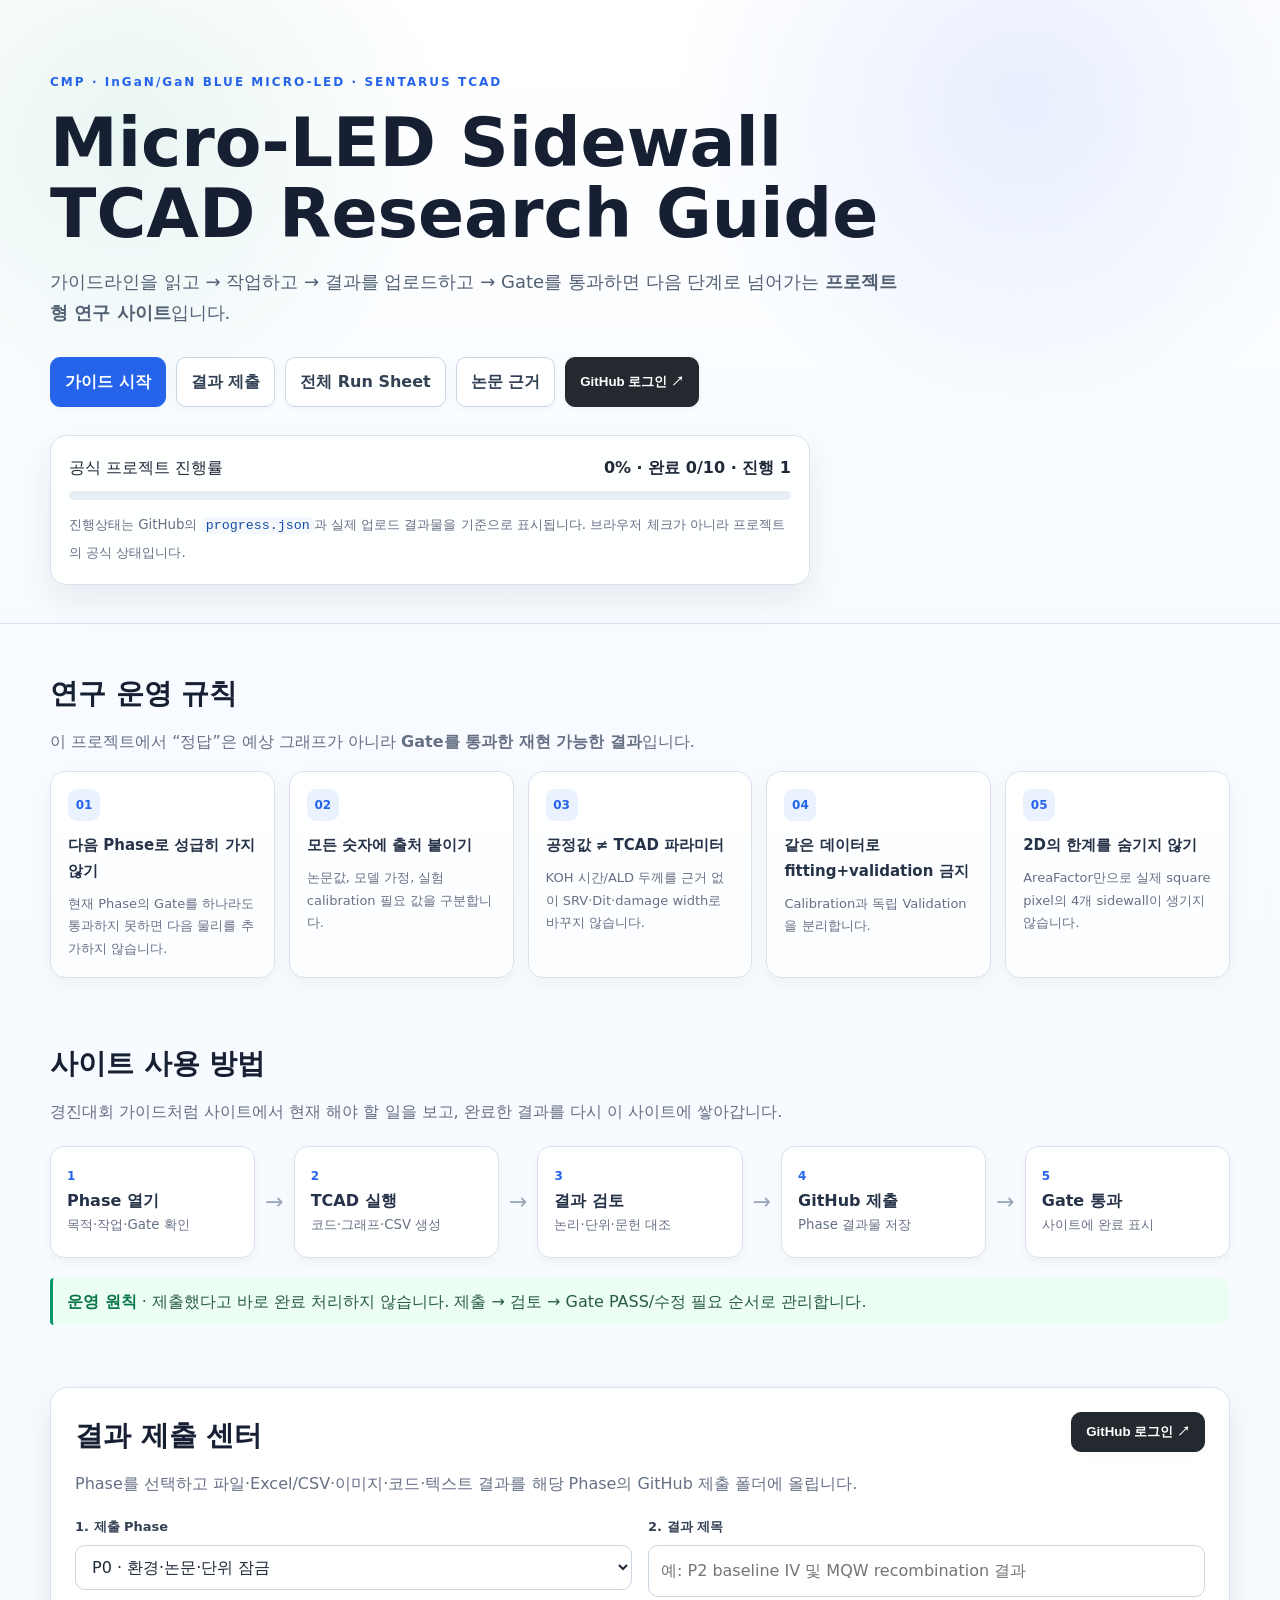
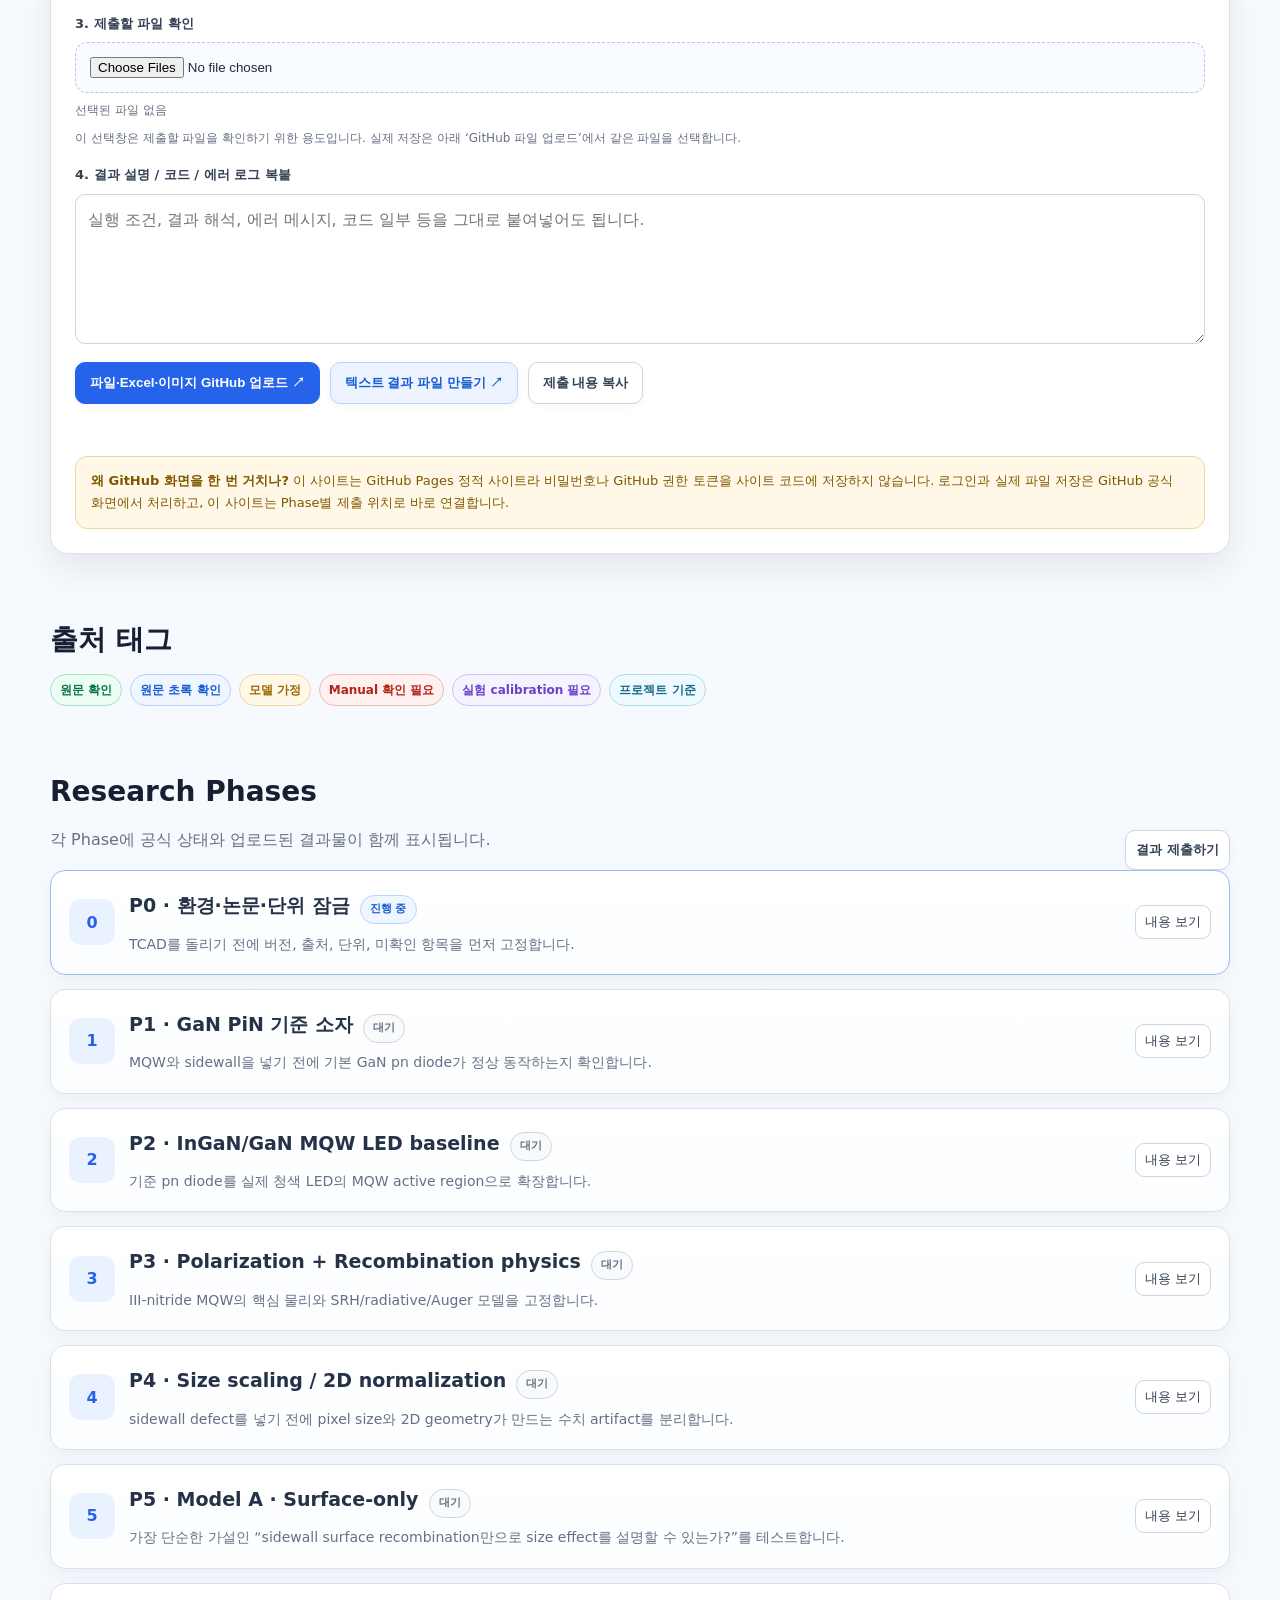
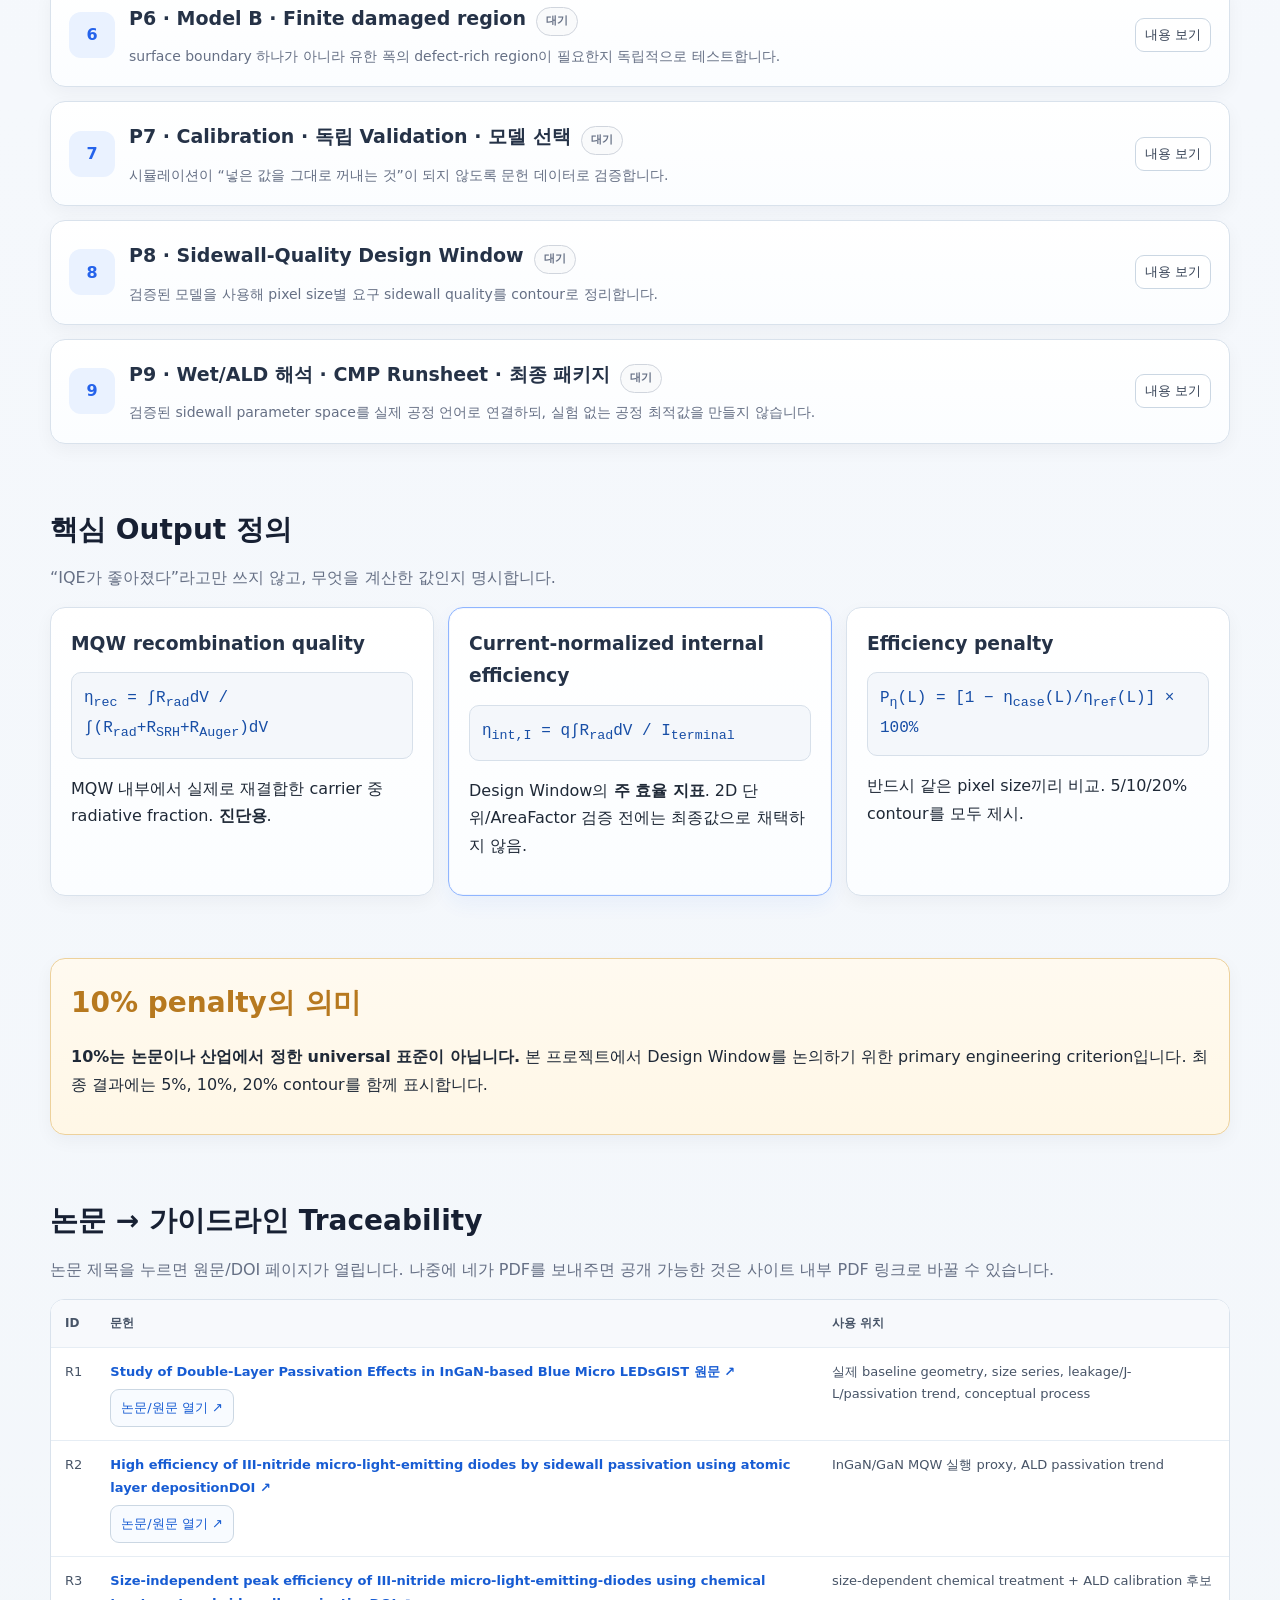
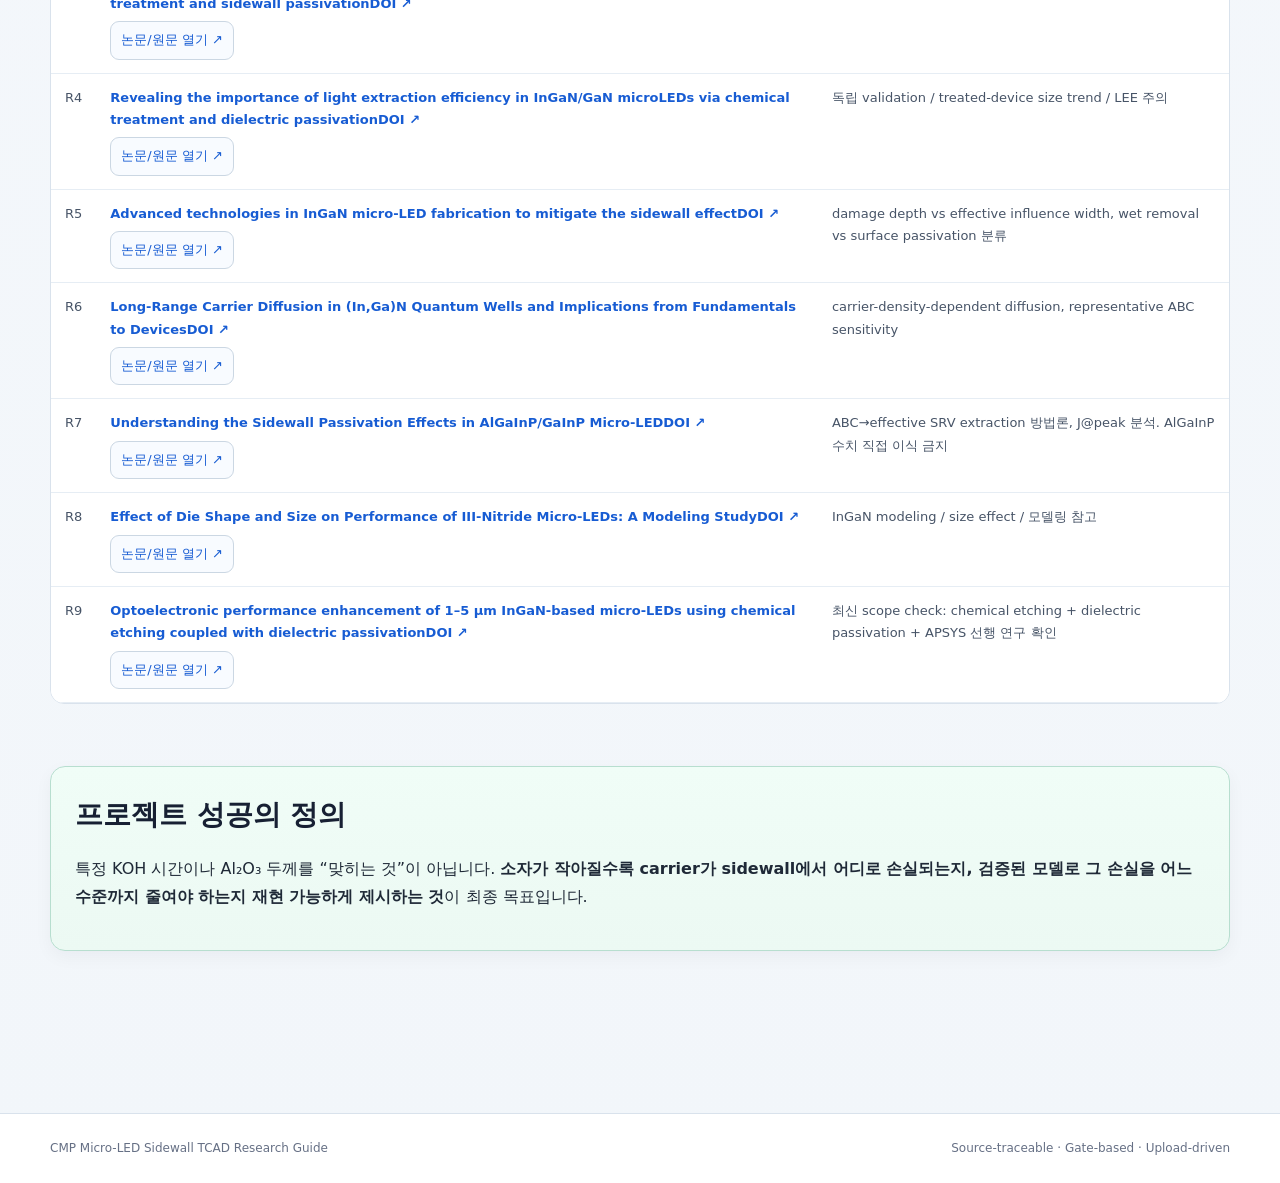
==== commit 6e25ee31: "Add GitHub login and phase submission center" ====
--- a/cmp-microled-guide/index.html
+++ b/cmp-microled-guide/index.html
@@ -6,6 +6,7 @@
   <title>CMP Micro-LED TCAD Research Guide</title>
   <meta name="description" content="InGaN/GaN Micro-LED sidewall TCAD research guide, progress dashboard, artifacts and validation gates" />
   <link rel="stylesheet" href="style.css?v=20260825-light2" />
+  <link rel="stylesheet" href="submit.css?v=20260825-submit1" />
 </head>
 <body>
   <header class="hero">
@@ -15,9 +16,10 @@
       <p class="lead">가이드라인을 읽고 → 작업하고 → 결과를 업로드하고 → Gate를 통과하면 다음 단계로 넘어가는 <strong>프로젝트형 연구 사이트</strong>입니다.</p>
       <div class="hero-actions">
         <a class="btn primary" href="#workflow">가이드 시작</a>
+        <a class="btn" href="#submit">결과 제출</a>
         <a class="btn" href="GUIDELINE.md">전체 Run Sheet</a>
-        <a class="btn" href="UPLOAD_GUIDE.md">결과 업로드 방법</a>
         <a class="btn" href="#references">논문 근거</a>
+        <button class="btn login-btn" id="githubLoginBtn" type="button">GitHub 로그인 ↗</button>
       </div>
       <div class="progress-card">
         <div class="progress-head"><span>공식 프로젝트 진행률</span><strong id="progressText">불러오는 중…</strong></div>
@@ -50,11 +52,66 @@
         <div class="flow-arrow">→</div>
         <div class="flow-step"><b>3</b><span>결과 검토</span><small>논리·단위·문헌 대조</small></div>
         <div class="flow-arrow">→</div>
-        <div class="flow-step"><b>4</b><span>GitHub 업로드</span><small>Phase 결과물 저장</small></div>
+        <div class="flow-step"><b>4</b><span>GitHub 제출</span><small>Phase 결과물 저장</small></div>
         <div class="flow-arrow">→</div>
         <div class="flow-step"><b>5</b><span>Gate 통과</span><small>사이트에 완료 표시</small></div>
       </div>
-      <div class="gate"><strong>가장 쉬운 방법</strong> · 결과 파일을 ChatGPT에 올리고 “P2 결과 업로드해줘”라고 요청하면, 검토 후 GitHub artifact와 공식 진행상태를 같이 갱신하는 방식으로 운영할 수 있습니다.</div>
+      <div class="gate"><strong>운영 원칙</strong> · 제출했다고 바로 완료 처리하지 않습니다. 제출 → 검토 → Gate PASS/수정 필요 순서로 관리합니다.</div>
+    </section>
+
+    <section id="submit">
+      <div class="submission-center">
+        <div class="submission-head">
+          <div>
+            <h2>결과 제출 센터</h2>
+            <p>Phase를 선택하고 파일·Excel/CSV·이미지·코드·텍스트 결과를 해당 Phase의 GitHub 제출 폴더에 올립니다.</p>
+          </div>
+          <button class="btn login-btn" id="githubLoginBtn2" type="button" onclick="document.getElementById('githubLoginBtn').click()">GitHub 로그인 ↗</button>
+        </div>
+
+        <div class="submission-grid">
+          <div class="field">
+            <label for="submitPhase">1. 제출 Phase</label>
+            <select id="submitPhase">
+              <option value="P0">P0 · 환경·논문·단위 잠금</option>
+              <option value="P1">P1 · GaN PiN 기준 소자</option>
+              <option value="P2">P2 · InGaN/GaN MQW LED baseline</option>
+              <option value="P3">P3 · Polarization + Recombination physics</option>
+              <option value="P4">P4 · Size scaling / 2D normalization</option>
+              <option value="P5">P5 · Model A · Surface-only</option>
+              <option value="P6">P6 · Model B · Finite damaged region</option>
+              <option value="P7">P7 · Calibration · Validation</option>
+              <option value="P8">P8 · Sidewall-Quality Design Window</option>
+              <option value="P9">P9 · Wet/ALD 해석 · 최종 패키지</option>
+            </select>
+          </div>
+
+          <div class="field">
+            <label for="submitTitle">2. 결과 제목</label>
+            <input id="submitTitle" type="text" placeholder="예: P2 baseline IV 및 MQW recombination 결과" />
+          </div>
+
+          <div class="field full">
+            <label for="submitFiles">3. 제출할 파일 확인</label>
+            <input id="submitFiles" type="file" multiple accept=".xlsx,.xls,.csv,.txt,.md,.cmd,.plt,.tdr,.log,.png,.jpg,.jpeg,.pdf,.zip" />
+            <div class="helper" id="fileSummary">선택된 파일 없음</div>
+            <div class="helper">이 선택창은 제출할 파일을 확인하기 위한 용도입니다. 실제 저장은 아래 ‘GitHub 파일 업로드’에서 같은 파일을 선택합니다.</div>
+          </div>
+
+          <div class="field full">
+            <label for="submitText">4. 결과 설명 / 코드 / 에러 로그 복붙</label>
+            <textarea id="submitText" placeholder="실행 조건, 결과 해석, 에러 메시지, 코드 일부 등을 그대로 붙여넣어도 됩니다."></textarea>
+          </div>
+        </div>
+
+        <div class="submission-actions">
+          <button class="btn submit-primary" id="githubUploadBtn" type="button">파일·Excel·이미지 GitHub 업로드 ↗</button>
+          <button class="btn submit-secondary" id="githubNewTextBtn" type="button">텍스트 결과 파일 만들기 ↗</button>
+          <button class="btn" id="copySubmissionBtn" type="button">제출 내용 복사</button>
+        </div>
+        <div class="copy-status" id="copyStatus"></div>
+        <div class="submission-note"><strong>왜 GitHub 화면을 한 번 거치나?</strong> 이 사이트는 GitHub Pages 정적 사이트라 비밀번호나 GitHub 권한 토큰을 사이트 코드에 저장하지 않습니다. 로그인과 실제 파일 저장은 GitHub 공식 화면에서 처리하고, 이 사이트는 Phase별 제출 위치로 바로 연결합니다.</div>
+      </div>
     </section>
 
     <section class="source-tags">
@@ -72,7 +129,7 @@
     <section id="workflow">
       <div class="section-head">
         <div><h2>Research Phases</h2><p>각 Phase에 공식 상태와 업로드된 결과물이 함께 표시됩니다.</p></div>
-        <a class="btn small" href="UPLOAD_GUIDE.md">업로드 규칙 보기</a>
+        <a class="btn small" href="#submit">결과 제출하기</a>
       </div>
       <div id="phaseList" class="phase-list"></div>
     </section>
@@ -94,20 +151,20 @@
 
     <section id="references">
       <h2>논문 → 가이드라인 Traceability</h2>
-      <p class="section-intro">어떤 논문을 어디에 썼는지 바로 확인할 수 있도록 연결했습니다.</p>
+      <p class="section-intro">논문 제목을 누르면 원문/DOI 페이지가 열립니다. 나중에 네가 PDF를 보내주면 공개 가능한 것은 사이트 내부 PDF 링크로 바꿀 수 있습니다.</p>
       <div class="table-wrap">
         <table>
           <thead><tr><th>ID</th><th>문헌</th><th>사용 위치</th></tr></thead>
           <tbody>
-            <tr><td>R1</td><td>Shin (2024), GIST Master Thesis</td><td>실제 baseline geometry, size series, leakage/J-L/passivation trend, conceptual process</td></tr>
-            <tr><td>R2</td><td>Wong et al., Optics Express (2018), DOI 10.1364/OE.26.021324</td><td>InGaN/GaN MQW 실행 proxy, ALD passivation trend</td></tr>
-            <tr><td>R3</td><td>Wong et al., Applied Physics Express (2019), DOI 10.7567/1882-0786/ab3949</td><td>size-dependent chemical treatment + ALD calibration 후보</td></tr>
-            <tr><td>R4</td><td>Ley et al., Applied Physics Letters (2020), DOI 10.1063/5.0011651</td><td>독립 validation / treated-device size trend / LEE 주의</td></tr>
-            <tr><td>R5</td><td>Liu et al., Light: Science & Applications (2025), DOI 10.1038/s41377-025-01751-y</td><td>damage depth vs effective influence width, wet removal vs surface passivation 분류</td></tr>
-            <tr><td>R6</td><td>David, Physical Review Applied (2021), DOI 10.1103/PhysRevApplied.15.054015</td><td>carrier-density-dependent diffusion, representative ABC sensitivity</td></tr>
-            <tr><td>R7</td><td>Park et al., Nanoscale Research Letters (2022), DOI 10.1186/s11671-022-03669-5</td><td>ABC→effective SRV extraction 방법론, J@peak 분석. AlGaInP 수치 직접 이식 금지</td></tr>
-            <tr><td>R8</td><td>Bulashevich & Karpov, Photonics (2018) 5(4), 41</td><td>InGaN modeling SRV order-of-magnitude 참고</td></tr>
-            <tr><td>R9</td><td>Wang et al., Applied Physics Letters (2026), DOI 10.1063/5.0328266</td><td>최신 scope check: chemical etching + dielectric passivation + APSYS 선행 연구 확인</td></tr>
+            <tr><td>R1</td><td><a class="paper-link" href="https://scholar.gist.ac.kr/handle/local/19726" target="_blank" rel="noopener">Study of Double-Layer Passivation Effects in InGaN-based Blue Micro LEDs</a><div class="paper-actions"><a class="paper-badge" href="https://scholar.gist.ac.kr/handle/local/19726" target="_blank" rel="noopener">GIST 원문 ↗</a></div></td><td>실제 baseline geometry, size series, leakage/J-L/passivation trend, conceptual process</td></tr>
+            <tr><td>R2</td><td><a class="paper-link" href="https://doi.org/10.1364/OE.26.021324" target="_blank" rel="noopener">High efficiency of III-nitride micro-light-emitting diodes by sidewall passivation using atomic layer deposition</a><div class="paper-actions"><a class="paper-badge" href="https://doi.org/10.1364/OE.26.021324" target="_blank" rel="noopener">DOI ↗</a></div></td><td>InGaN/GaN MQW 실행 proxy, ALD passivation trend</td></tr>
+            <tr><td>R3</td><td><a class="paper-link" href="https://doi.org/10.7567/1882-0786/ab3949" target="_blank" rel="noopener">Size-independent peak efficiency of III-nitride micro-light-emitting-diodes using chemical treatment and sidewall passivation</a><div class="paper-actions"><a class="paper-badge" href="https://doi.org/10.7567/1882-0786/ab3949" target="_blank" rel="noopener">DOI ↗</a></div></td><td>size-dependent chemical treatment + ALD calibration 후보</td></tr>
+            <tr><td>R4</td><td><a class="paper-link" href="https://doi.org/10.1063/5.0011651" target="_blank" rel="noopener">Revealing the importance of light extraction efficiency in InGaN/GaN microLEDs via chemical treatment and dielectric passivation</a><div class="paper-actions"><a class="paper-badge" href="https://doi.org/10.1063/5.0011651" target="_blank" rel="noopener">DOI ↗</a></div></td><td>독립 validation / treated-device size trend / LEE 주의</td></tr>
+            <tr><td>R5</td><td><a class="paper-link" href="https://doi.org/10.1038/s41377-025-01751-y" target="_blank" rel="noopener">Advanced technologies in InGaN micro-LED fabrication to mitigate the sidewall effect</a><div class="paper-actions"><a class="paper-badge" href="https://doi.org/10.1038/s41377-025-01751-y" target="_blank" rel="noopener">DOI ↗</a></div></td><td>damage depth vs effective influence width, wet removal vs surface passivation 분류</td></tr>
+            <tr><td>R6</td><td><a class="paper-link" href="https://doi.org/10.1103/PhysRevApplied.15.054015" target="_blank" rel="noopener">Long-Range Carrier Diffusion in (In,Ga)N Quantum Wells and Implications from Fundamentals to Devices</a><div class="paper-actions"><a class="paper-badge" href="https://doi.org/10.1103/PhysRevApplied.15.054015" target="_blank" rel="noopener">DOI ↗</a></div></td><td>carrier-density-dependent diffusion, representative ABC sensitivity</td></tr>
+            <tr><td>R7</td><td><a class="paper-link" href="https://doi.org/10.1186/s11671-022-03669-5" target="_blank" rel="noopener">Understanding the Sidewall Passivation Effects in AlGaInP/GaInP Micro-LED</a><div class="paper-actions"><a class="paper-badge" href="https://doi.org/10.1186/s11671-022-03669-5" target="_blank" rel="noopener">DOI ↗</a></div></td><td>ABC→effective SRV extraction 방법론, J@peak 분석. AlGaInP 수치 직접 이식 금지</td></tr>
+            <tr><td>R8</td><td><a class="paper-link" href="https://doi.org/10.3390/photonics5040041" target="_blank" rel="noopener">Effect of Die Shape and Size on Performance of III-Nitride Micro-LEDs: A Modeling Study</a><div class="paper-actions"><a class="paper-badge" href="https://doi.org/10.3390/photonics5040041" target="_blank" rel="noopener">DOI ↗</a></div></td><td>InGaN modeling / size effect / 모델링 참고</td></tr>
+            <tr><td>R9</td><td><a class="paper-link" href="https://doi.org/10.1063/5.0328266" target="_blank" rel="noopener">Optoelectronic performance enhancement of 1–5 μm InGaN-based micro-LEDs using chemical etching coupled with dielectric passivation</a><div class="paper-actions"><a class="paper-badge" href="https://doi.org/10.1063/5.0328266" target="_blank" rel="noopener">DOI ↗</a></div></td><td>최신 scope check: chemical etching + dielectric passivation + APSYS 선행 연구 확인</td></tr>
           </tbody>
         </table>
       </div>
@@ -124,5 +181,6 @@
   </footer>
 
   <script src="app.js?v=20260825-light2"></script>
+  <script src="submit.js?v=20260825-submit1"></script>
 </body>
-</html>+</html>
--- a/cmp-microled-guide/submit.css
+++ b/cmp-microled-guide/submit.css
@@ -0,0 +1 @@
+.login-btn{display:inline-flex;align-items:center;gap:8px;background:#24292f;color:#fff;border-color:#24292f}.login-btn:hover{background:#111820;color:#fff;border-color:#111820}.submission-center{border:1px solid var(--line);background:#fff;border-radius:18px;padding:24px;box-shadow:var(--shadow)}.submission-head{display:flex;justify-content:space-between;gap:18px;align-items:flex-start;margin-bottom:18px}.submission-head p{margin:4px 0 0;color:var(--muted)}.submission-grid{display:grid;grid-template-columns:1fr 1fr;gap:16px}.field{display:flex;flex-direction:column;gap:7px}.field.full{grid-column:1/-1}.field label{font-size:13px;font-weight:800;color:#344054}.field select,.field input[type="text"],.field textarea{width:100%;border:1px solid #cbd7e3;border-radius:10px;background:#fff;color:#1f2937;padding:11px 12px;font:inherit}.field textarea{min-height:150px;resize:vertical}.field input[type="file"]{width:100%;border:1px dashed #b7c6d6;border-radius:12px;background:#f8fbff;padding:14px}.helper{font-size:12px;color:var(--muted)}.submission-actions{display:flex;gap:10px;flex-wrap:wrap;margin-top:18px}.submission-actions .btn{min-height:42px}.submit-primary{background:#2563eb!important;color:#fff!important;border-color:#2563eb!important}.submit-secondary{background:#eef4ff!important;color:#175cd3!important;border-color:#b9d3ff!important}.copy-status{margin-top:12px;min-height:22px;font-size:13px;color:#067647;font-weight:700}.submission-note{margin-top:18px;padding:13px 15px;border-radius:12px;background:#fff8e7;border:1px solid #efd6a5;color:#805600;font-size:13px}.paper-link{color:#175cd3;text-decoration:none;font-weight:750}.paper-link:hover{text-decoration:underline}.paper-actions{display:flex;gap:7px;flex-wrap:wrap;margin-top:5px}.paper-badge{display:inline-flex;padding:3px 7px;border-radius:7px;background:#eff6ff;border:1px solid #b9d3ff;color:#175cd3;text-decoration:none;font-size:11px;font-weight:800}@media(max-width:760px){.submission-grid{grid-template-columns:1fr}.field.full{grid-column:1}.submission-head{flex-direction:column}}
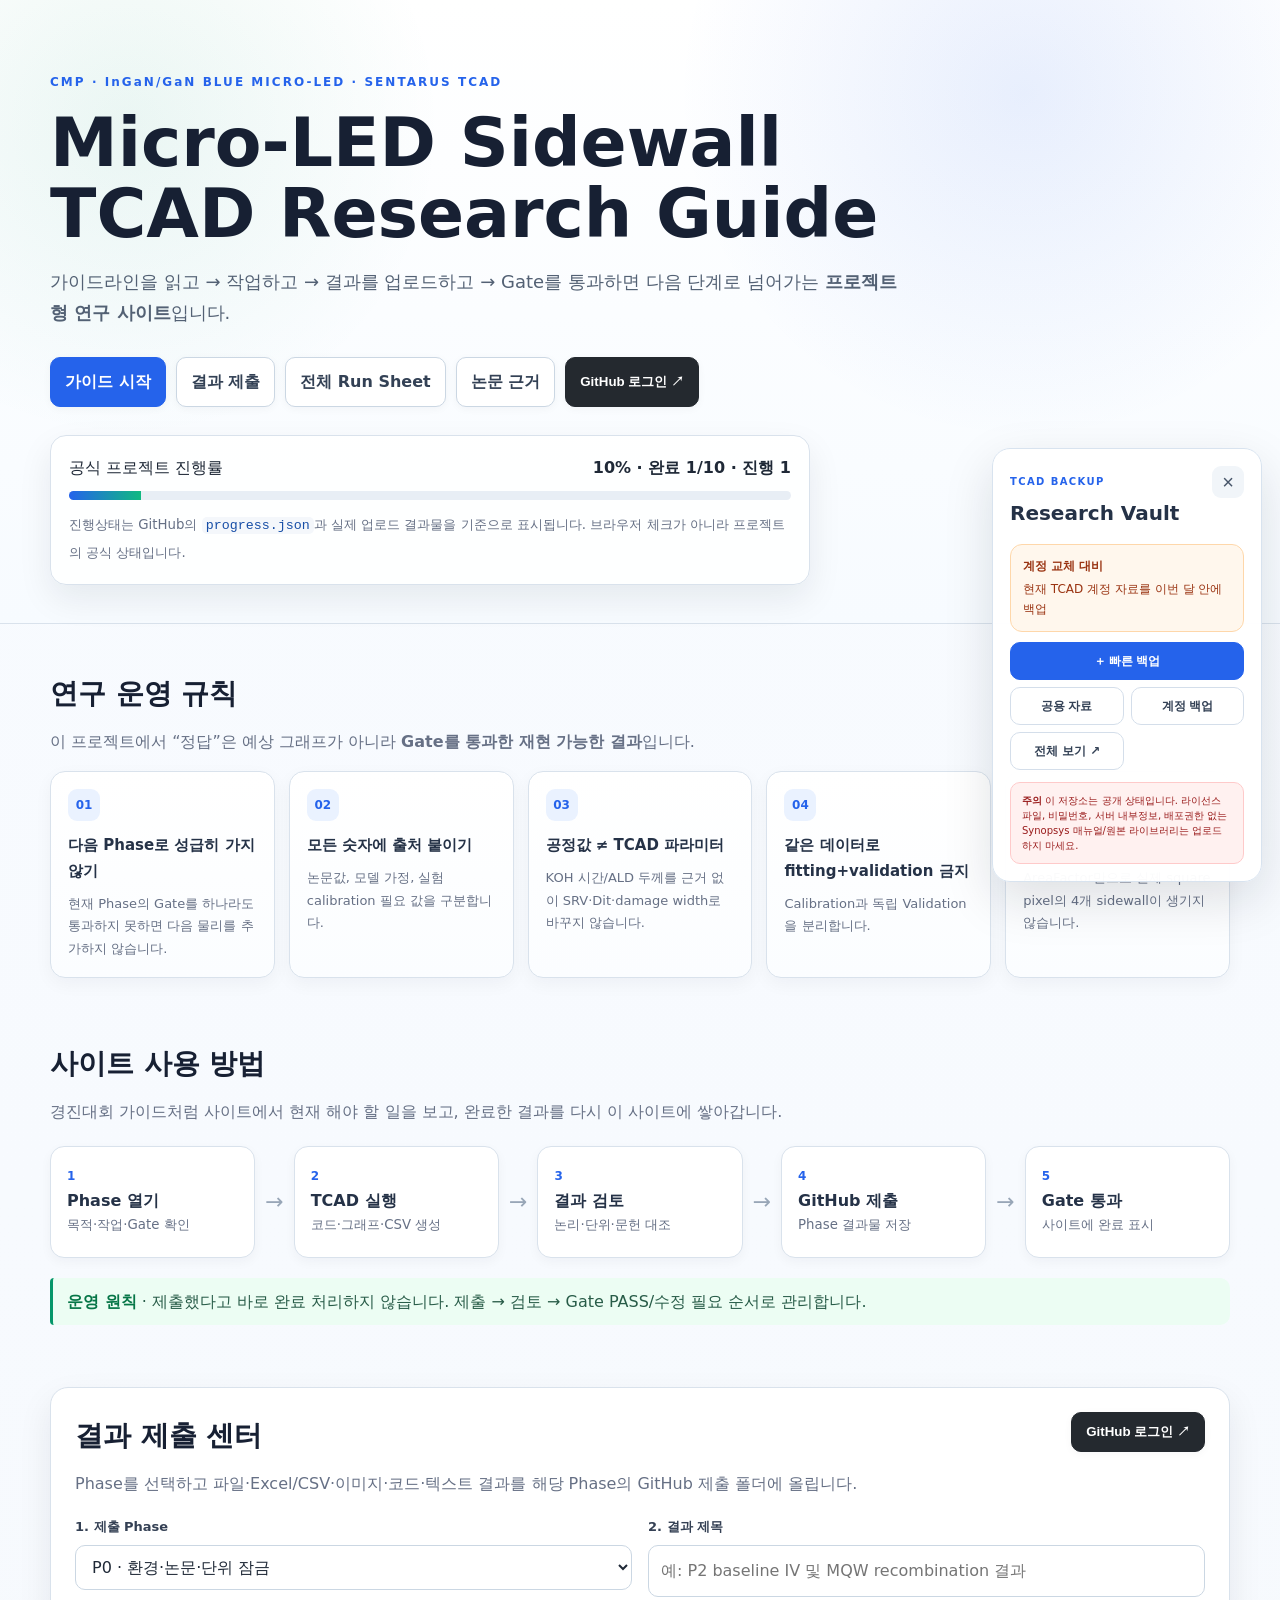
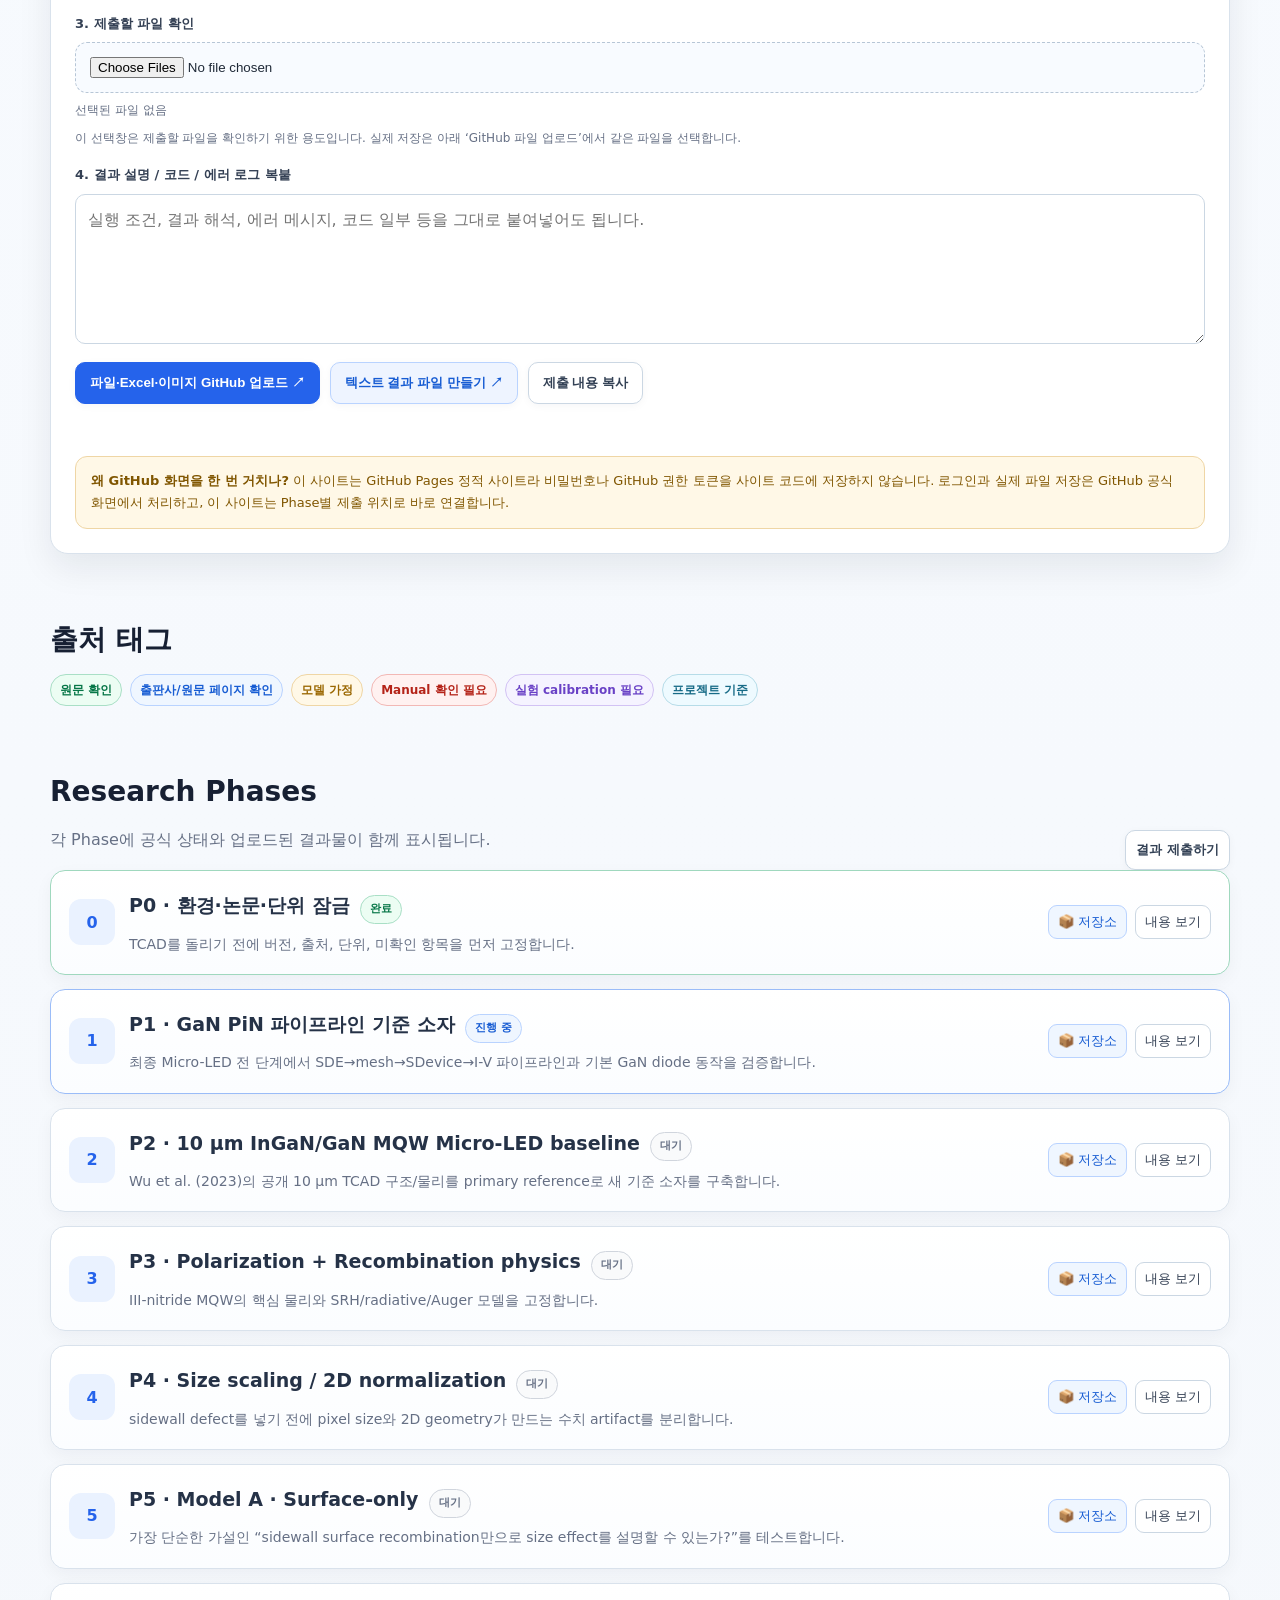
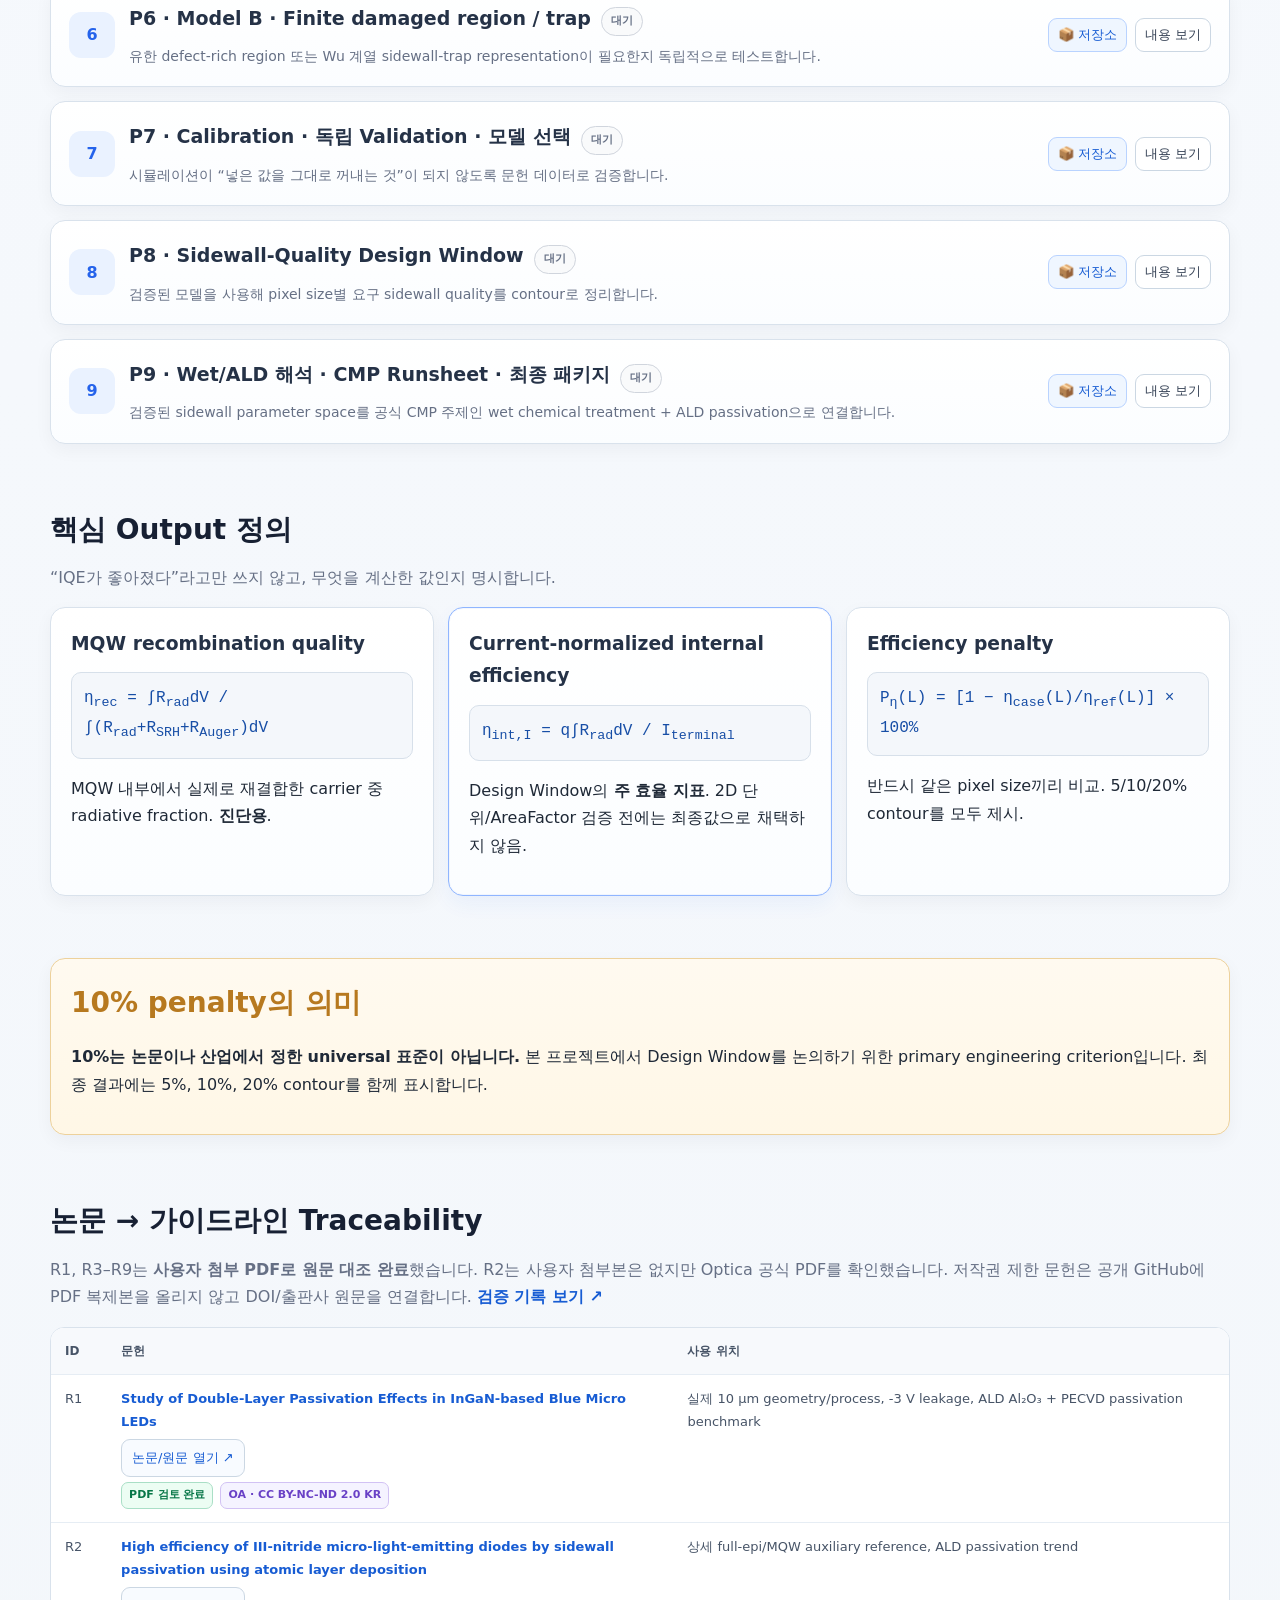
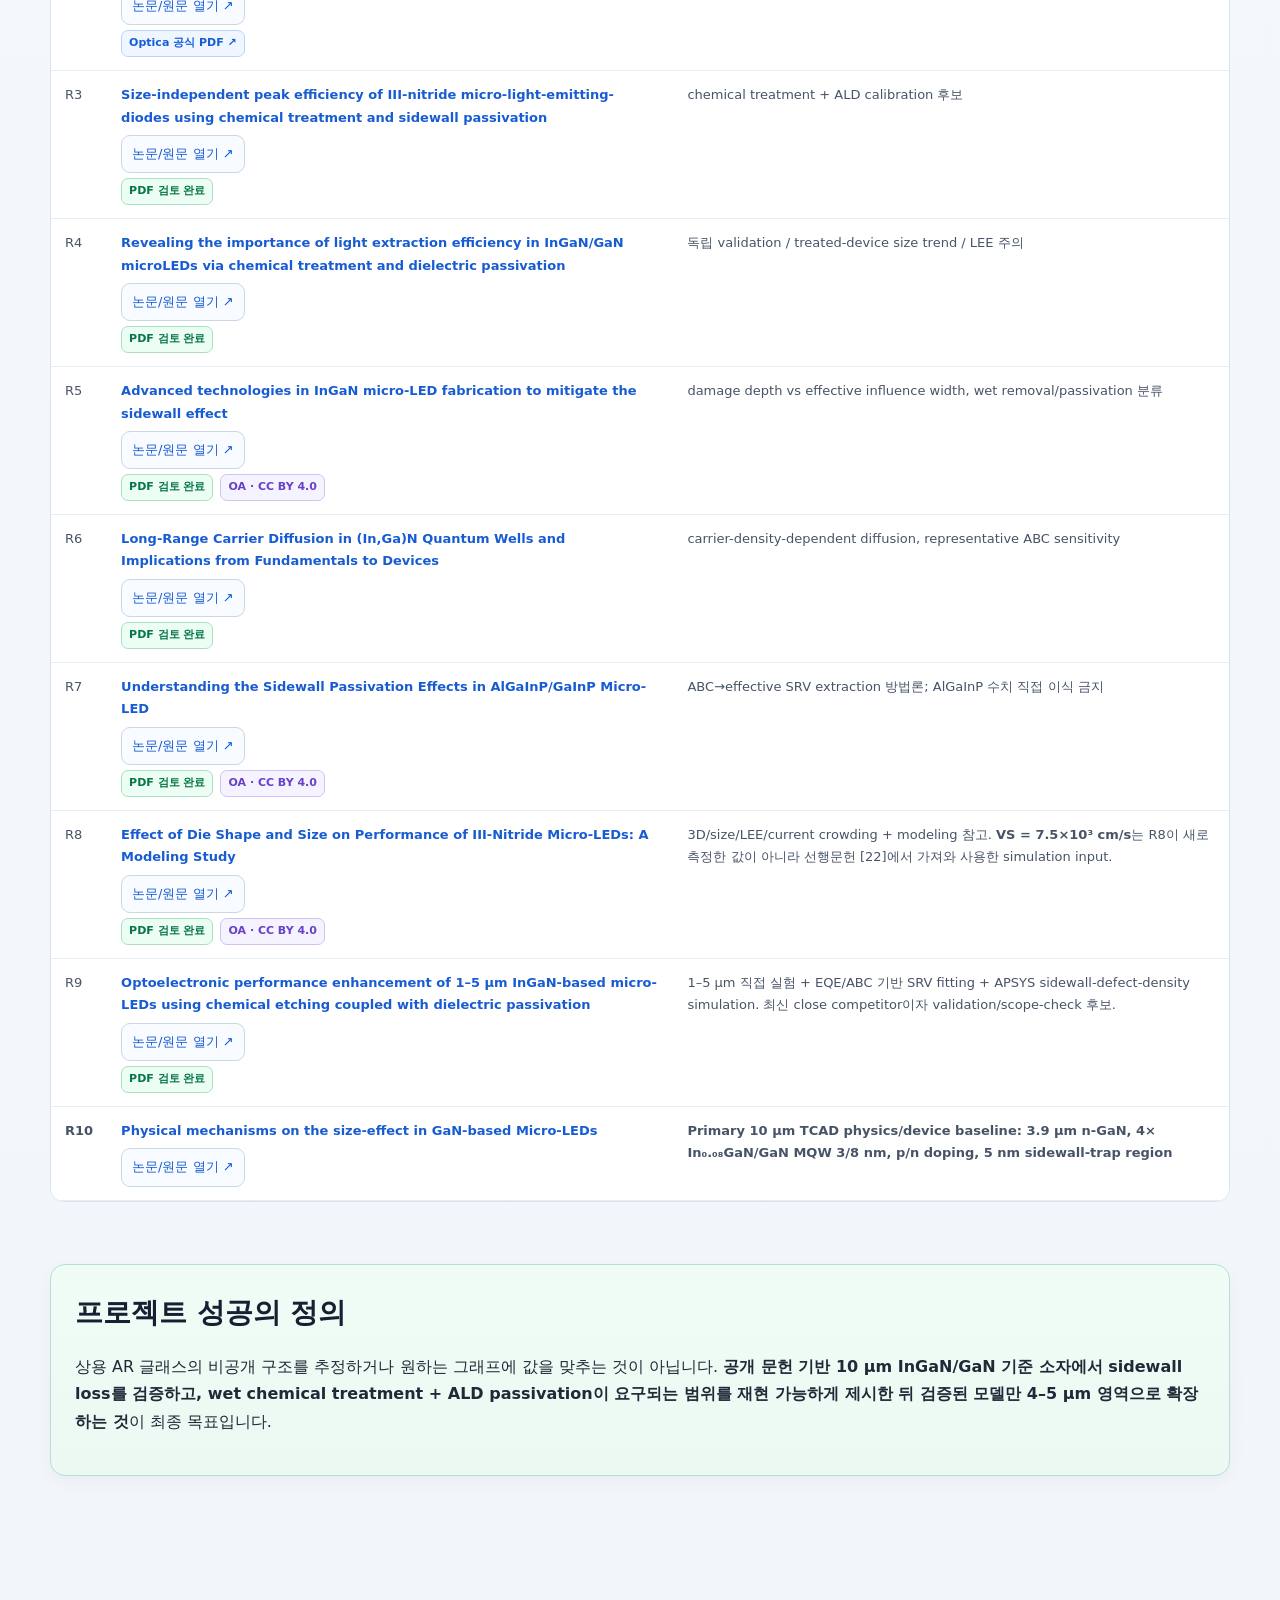
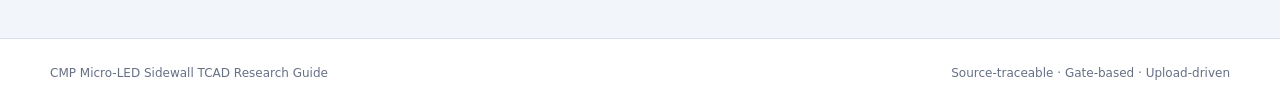
==== commit 254cefe5: "Sync CMP guide site with verified Wu 2023 baseline" ====
--- a/cmp-microled-guide/index.html
+++ b/cmp-microled-guide/index.html
@@ -74,12 +74,12 @@
             <label for="submitPhase">1. 제출 Phase</label>
             <select id="submitPhase">
               <option value="P0">P0 · 환경·논문·단위 잠금</option>
-              <option value="P1">P1 · GaN PiN 기준 소자</option>
-              <option value="P2">P2 · InGaN/GaN MQW LED baseline</option>
+              <option value="P1">P1 · GaN PiN 파이프라인 기준 소자</option>
+              <option value="P2">P2 · 10 µm InGaN/GaN MQW baseline</option>
               <option value="P3">P3 · Polarization + Recombination physics</option>
               <option value="P4">P4 · Size scaling / 2D normalization</option>
               <option value="P5">P5 · Model A · Surface-only</option>
-              <option value="P6">P6 · Model B · Finite damaged region</option>
+              <option value="P6">P6 · Model B · Finite damaged region / trap</option>
               <option value="P7">P7 · Calibration · Validation</option>
               <option value="P8">P8 · Sidewall-Quality Design Window</option>
               <option value="P9">P9 · Wet/ALD 해석 · 최종 패키지</option>
@@ -118,7 +118,7 @@
       <h2>출처 태그</h2>
       <div class="chips">
         <span class="chip source">원문 확인</span>
-        <span class="chip source2">원문 초록 확인</span>
+        <span class="chip source2">출판사/원문 페이지 확인</span>
         <span class="chip assumption">모델 가정</span>
         <span class="chip manual">Manual 확인 필요</span>
         <span class="chip calibration">실험 calibration 필요</span>
@@ -151,20 +151,21 @@
 
     <section id="references">
       <h2>논문 → 가이드라인 Traceability</h2>
-      <p class="section-intro">논문 제목을 누르면 원문/DOI 페이지가 열립니다. 나중에 네가 PDF를 보내주면 공개 가능한 것은 사이트 내부 PDF 링크로 바꿀 수 있습니다.</p>
+      <p class="section-intro">기준 소자와 공정 benchmark의 역할을 분리합니다. 서로 다른 논문의 값을 무표시로 합쳐 한 논문 구조라고 부르지 않습니다.</p>
       <div class="table-wrap">
         <table>
           <thead><tr><th>ID</th><th>문헌</th><th>사용 위치</th></tr></thead>
           <tbody>
-            <tr><td>R1</td><td><a class="paper-link" href="https://scholar.gist.ac.kr/handle/local/19726" target="_blank" rel="noopener">Study of Double-Layer Passivation Effects in InGaN-based Blue Micro LEDs</a><div class="paper-actions"><a class="paper-badge" href="https://scholar.gist.ac.kr/handle/local/19726" target="_blank" rel="noopener">GIST 원문 ↗</a></div></td><td>실제 baseline geometry, size series, leakage/J-L/passivation trend, conceptual process</td></tr>
-            <tr><td>R2</td><td><a class="paper-link" href="https://doi.org/10.1364/OE.26.021324" target="_blank" rel="noopener">High efficiency of III-nitride micro-light-emitting diodes by sidewall passivation using atomic layer deposition</a><div class="paper-actions"><a class="paper-badge" href="https://doi.org/10.1364/OE.26.021324" target="_blank" rel="noopener">DOI ↗</a></div></td><td>InGaN/GaN MQW 실행 proxy, ALD passivation trend</td></tr>
-            <tr><td>R3</td><td><a class="paper-link" href="https://doi.org/10.7567/1882-0786/ab3949" target="_blank" rel="noopener">Size-independent peak efficiency of III-nitride micro-light-emitting-diodes using chemical treatment and sidewall passivation</a><div class="paper-actions"><a class="paper-badge" href="https://doi.org/10.7567/1882-0786/ab3949" target="_blank" rel="noopener">DOI ↗</a></div></td><td>size-dependent chemical treatment + ALD calibration 후보</td></tr>
-            <tr><td>R4</td><td><a class="paper-link" href="https://doi.org/10.1063/5.0011651" target="_blank" rel="noopener">Revealing the importance of light extraction efficiency in InGaN/GaN microLEDs via chemical treatment and dielectric passivation</a><div class="paper-actions"><a class="paper-badge" href="https://doi.org/10.1063/5.0011651" target="_blank" rel="noopener">DOI ↗</a></div></td><td>독립 validation / treated-device size trend / LEE 주의</td></tr>
-            <tr><td>R5</td><td><a class="paper-link" href="https://doi.org/10.1038/s41377-025-01751-y" target="_blank" rel="noopener">Advanced technologies in InGaN micro-LED fabrication to mitigate the sidewall effect</a><div class="paper-actions"><a class="paper-badge" href="https://doi.org/10.1038/s41377-025-01751-y" target="_blank" rel="noopener">DOI ↗</a></div></td><td>damage depth vs effective influence width, wet removal vs surface passivation 분류</td></tr>
-            <tr><td>R6</td><td><a class="paper-link" href="https://doi.org/10.1103/PhysRevApplied.15.054015" target="_blank" rel="noopener">Long-Range Carrier Diffusion in (In,Ga)N Quantum Wells and Implications from Fundamentals to Devices</a><div class="paper-actions"><a class="paper-badge" href="https://doi.org/10.1103/PhysRevApplied.15.054015" target="_blank" rel="noopener">DOI ↗</a></div></td><td>carrier-density-dependent diffusion, representative ABC sensitivity</td></tr>
-            <tr><td>R7</td><td><a class="paper-link" href="https://doi.org/10.1186/s11671-022-03669-5" target="_blank" rel="noopener">Understanding the Sidewall Passivation Effects in AlGaInP/GaInP Micro-LED</a><div class="paper-actions"><a class="paper-badge" href="https://doi.org/10.1186/s11671-022-03669-5" target="_blank" rel="noopener">DOI ↗</a></div></td><td>ABC→effective SRV extraction 방법론, J@peak 분석. AlGaInP 수치 직접 이식 금지</td></tr>
-            <tr><td>R8</td><td><a class="paper-link" href="https://doi.org/10.3390/photonics5040041" target="_blank" rel="noopener">Effect of Die Shape and Size on Performance of III-Nitride Micro-LEDs: A Modeling Study</a><div class="paper-actions"><a class="paper-badge" href="https://doi.org/10.3390/photonics5040041" target="_blank" rel="noopener">DOI ↗</a></div></td><td>InGaN modeling / size effect / 모델링 참고</td></tr>
-            <tr><td>R9</td><td><a class="paper-link" href="https://doi.org/10.1063/5.0328266" target="_blank" rel="noopener">Optoelectronic performance enhancement of 1–5 μm InGaN-based micro-LEDs using chemical etching coupled with dielectric passivation</a><div class="paper-actions"><a class="paper-badge" href="https://doi.org/10.1063/5.0328266" target="_blank" rel="noopener">DOI ↗</a></div></td><td>최신 scope check: chemical etching + dielectric passivation + APSYS 선행 연구 확인</td></tr>
+            <tr><td>R1</td><td><a class="paper-link" href="https://scholar.gist.ac.kr/handle/local/19726" target="_blank" rel="noopener">Study of Double-Layer Passivation Effects in InGaN-based Blue Micro LEDs</a></td><td>실제 10 µm geometry/process, -3 V leakage, ALD Al₂O₃ + PECVD passivation benchmark</td></tr>
+            <tr><td>R2</td><td><a class="paper-link" href="https://doi.org/10.1364/OE.26.021324" target="_blank" rel="noopener">High efficiency of III-nitride micro-light-emitting diodes by sidewall passivation using atomic layer deposition</a></td><td>상세 full-epi/MQW auxiliary reference, ALD passivation trend</td></tr>
+            <tr><td>R3</td><td><a class="paper-link" href="https://doi.org/10.7567/1882-0786/ab3949" target="_blank" rel="noopener">Size-independent peak efficiency of III-nitride micro-light-emitting-diodes using chemical treatment and sidewall passivation</a></td><td>chemical treatment + ALD calibration 후보</td></tr>
+            <tr><td>R4</td><td><a class="paper-link" href="https://doi.org/10.1063/5.0011651" target="_blank" rel="noopener">Revealing the importance of light extraction efficiency in InGaN/GaN microLEDs via chemical treatment and dielectric passivation</a></td><td>독립 validation / treated-device size trend / LEE 주의</td></tr>
+            <tr><td>R5</td><td><a class="paper-link" href="https://doi.org/10.1038/s41377-025-01751-y" target="_blank" rel="noopener">Advanced technologies in InGaN micro-LED fabrication to mitigate the sidewall effect</a></td><td>damage depth vs effective influence width, wet removal/passivation 분류</td></tr>
+            <tr><td>R6</td><td><a class="paper-link" href="https://doi.org/10.1103/PhysRevApplied.15.054015" target="_blank" rel="noopener">Long-Range Carrier Diffusion in (In,Ga)N Quantum Wells and Implications from Fundamentals to Devices</a></td><td>carrier-density-dependent diffusion, representative ABC sensitivity</td></tr>
+            <tr><td>R7</td><td><a class="paper-link" href="https://doi.org/10.1186/s11671-022-03669-5" target="_blank" rel="noopener">Understanding the Sidewall Passivation Effects in AlGaInP/GaInP Micro-LED</a></td><td>ABC→effective SRV extraction 방법론; AlGaInP 수치 직접 이식 금지</td></tr>
+            <tr><td>R8</td><td><a class="paper-link" href="https://doi.org/10.3390/photonics5040041" target="_blank" rel="noopener">Effect of Die Shape and Size on Performance of III-Nitride Micro-LEDs: A Modeling Study</a></td><td>3D/size/current-crowding modeling 참고</td></tr>
+            <tr><td>R9</td><td><a class="paper-link" href="https://doi.org/10.1063/5.0328266" target="_blank" rel="noopener">Optoelectronic performance enhancement of 1–5 μm InGaN-based micro-LEDs using chemical etching coupled with dielectric passivation</a></td><td>1–5 µm final scaling, APSYS sidewall-defect model, close competitor</td></tr>
+            <tr><td><strong>R10</strong></td><td><a class="paper-link" href="https://doi.org/10.1016/j.micrna.2023.207542" target="_blank" rel="noopener"><strong>Physical mechanisms on the size-effect in GaN-based Micro-LEDs</strong></a></td><td><strong>Primary 10 µm TCAD physics/device baseline: 3.9 µm n-GaN, 4× In₀.₀₈GaN/GaN MQW 3/8 nm, p/n doping, 5 nm sidewall-trap region</strong></td></tr>
           </tbody>
         </table>
       </div>
@@ -172,7 +173,7 @@
 
     <section class="final-note">
       <h2>프로젝트 성공의 정의</h2>
-      <p>특정 KOH 시간이나 Al₂O₃ 두께를 “맞히는 것”이 아닙니다. <strong>소자가 작아질수록 carrier가 sidewall에서 어디로 손실되는지, 검증된 모델로 그 손실을 어느 수준까지 줄여야 하는지 재현 가능하게 제시하는 것</strong>이 최종 목표입니다.</p>
+      <p>상용 AR 글래스의 비공개 구조를 추정하거나 원하는 그래프에 값을 맞추는 것이 아닙니다. <strong>공개 문헌 기반 10 µm InGaN/GaN 기준 소자에서 sidewall loss를 검증하고, wet chemical treatment + ALD passivation이 요구되는 범위를 재현 가능하게 제시한 뒤 검증된 모델만 4–5 µm 영역으로 확장하는 것</strong>이 최종 목표입니다.</p>
     </section>
   </main>
 
@@ -180,7 +181,7 @@
     <div class="wrap"><span>CMP Micro-LED Sidewall TCAD Research Guide</span><span>Source-traceable · Gate-based · Upload-driven</span></div>
   </footer>
 
-  <script src="app.js?v=20260825-light2"></script>
+  <script src="app.js?v=20260826-r10"></script>
   <script src="submit.js?v=20260825-submit1"></script>
 </body>
-</html>
+</html>
--- a/cmp-microled-guide/submit.css
+++ b/cmp-microled-guide/submit.css
@@ -1 +1 @@
-.login-btn{display:inline-flex;align-items:center;gap:8px;background:#24292f;color:#fff;border-color:#24292f}.login-btn:hover{background:#111820;color:#fff;border-color:#111820}.submission-center{border:1px solid var(--line);background:#fff;border-radius:18px;padding:24px;box-shadow:var(--shadow)}.submission-head{display:flex;justify-content:space-between;gap:18px;align-items:flex-start;margin-bottom:18px}.submission-head p{margin:4px 0 0;color:var(--muted)}.submission-grid{display:grid;grid-template-columns:1fr 1fr;gap:16px}.field{display:flex;flex-direction:column;gap:7px}.field.full{grid-column:1/-1}.field label{font-size:13px;font-weight:800;color:#344054}.field select,.field input[type="text"],.field textarea{width:100%;border:1px solid #cbd7e3;border-radius:10px;background:#fff;color:#1f2937;padding:11px 12px;font:inherit}.field textarea{min-height:150px;resize:vertical}.field input[type="file"]{width:100%;border:1px dashed #b7c6d6;border-radius:12px;background:#f8fbff;padding:14px}.helper{font-size:12px;color:var(--muted)}.submission-actions{display:flex;gap:10px;flex-wrap:wrap;margin-top:18px}.submission-actions .btn{min-height:42px}.submit-primary{background:#2563eb!important;color:#fff!important;border-color:#2563eb!important}.submit-secondary{background:#eef4ff!important;color:#175cd3!important;border-color:#b9d3ff!important}.copy-status{margin-top:12px;min-height:22px;font-size:13px;color:#067647;font-weight:700}.submission-note{margin-top:18px;padding:13px 15px;border-radius:12px;background:#fff8e7;border:1px solid #efd6a5;color:#805600;font-size:13px}.paper-link{color:#175cd3;text-decoration:none;font-weight:750}.paper-link:hover{text-decoration:underline}.paper-actions{display:flex;gap:7px;flex-wrap:wrap;margin-top:5px}.paper-badge{display:inline-flex;padding:3px 7px;border-radius:7px;background:#eff6ff;border:1px solid #b9d3ff;color:#175cd3;text-decoration:none;font-size:11px;font-weight:800}@media(max-width:760px){.submission-grid{grid-template-columns:1fr}.field.full{grid-column:1}.submission-head{flex-direction:column}}
+.login-btn{display:inline-flex;align-items:center;gap:8px;background:#24292f;color:#fff;border-color:#24292f}.login-btn:hover{background:#111820;color:#fff;border-color:#111820}.submission-center{border:1px solid var(--line);background:#fff;border-radius:18px;padding:24px;box-shadow:var(--shadow)}.submission-head{display:flex;justify-content:space-between;gap:18px;align-items:flex-start;margin-bottom:18px}.submission-head p{margin:4px 0 0;color:var(--muted)}.submission-grid{display:grid;grid-template-columns:1fr 1fr;gap:16px}.field{display:flex;flex-direction:column;gap:7px}.field.full{grid-column:1/-1}.field label{font-size:13px;font-weight:800;color:#344054}.field select,.field input[type="text"],.field textarea{width:100%;border:1px solid #cbd7e3;border-radius:10px;background:#fff;color:#1f2937;padding:11px 12px;font:inherit}.field textarea{min-height:150px;resize:vertical}.field input[type="file"]{width:100%;border:1px dashed #b7c6d6;border-radius:12px;background:#f8fbff;padding:14px}.helper{font-size:12px;color:var(--muted)}.submission-actions{display:flex;gap:10px;flex-wrap:wrap;margin-top:18px}.submission-actions .btn{min-height:42px}.submit-primary{background:#2563eb!important;color:#fff!important;border-color:#2563eb!important}.submit-secondary{background:#eef4ff!important;color:#175cd3!important;border-color:#b9d3ff!important}.copy-status{margin-top:12px;min-height:22px;font-size:13px;color:#067647;font-weight:700}.submission-note{margin-top:18px;padding:13px 15px;border-radius:12px;background:#fff8e7;border:1px solid #efd6a5;color:#805600;font-size:13px}.paper-link{color:#175cd3;text-decoration:none;font-weight:750}.paper-link:hover{text-decoration:underline}.paper-actions{display:flex;gap:7px;flex-wrap:wrap;margin-top:5px}.paper-badge{display:inline-flex;padding:3px 7px;border-radius:7px;background:#eff6ff;border:1px solid #b9d3ff;color:#175cd3;text-decoration:none;font-size:11px;font-weight:800}.paper-status.verified{background:#ecfdf3;border-color:#a9dfc6;color:#067647}.paper-status.oa-status{background:#f5f3ff;border-color:#d2c2f4;color:#6941c6}@media(max-width:760px){.submission-grid{grid-template-columns:1fr}.field.full{grid-column:1}.submission-head{flex-direction:column}}
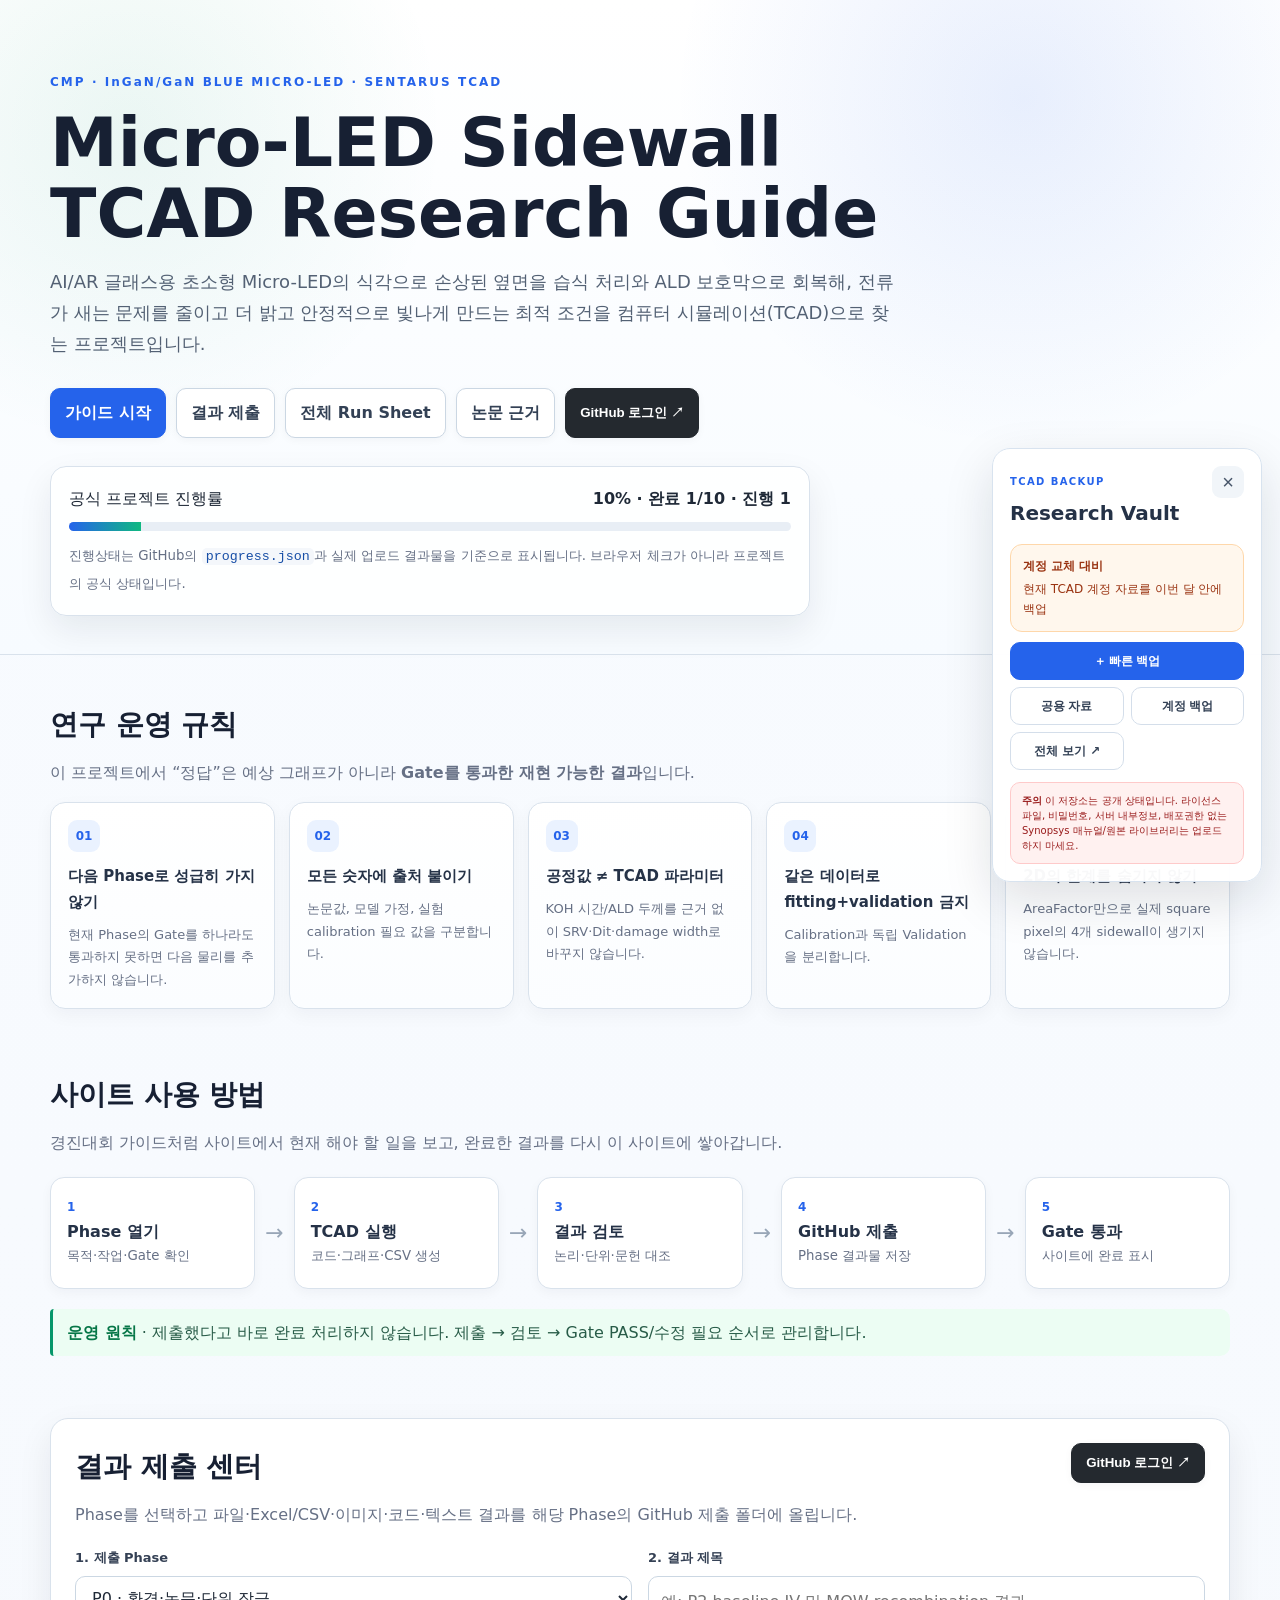
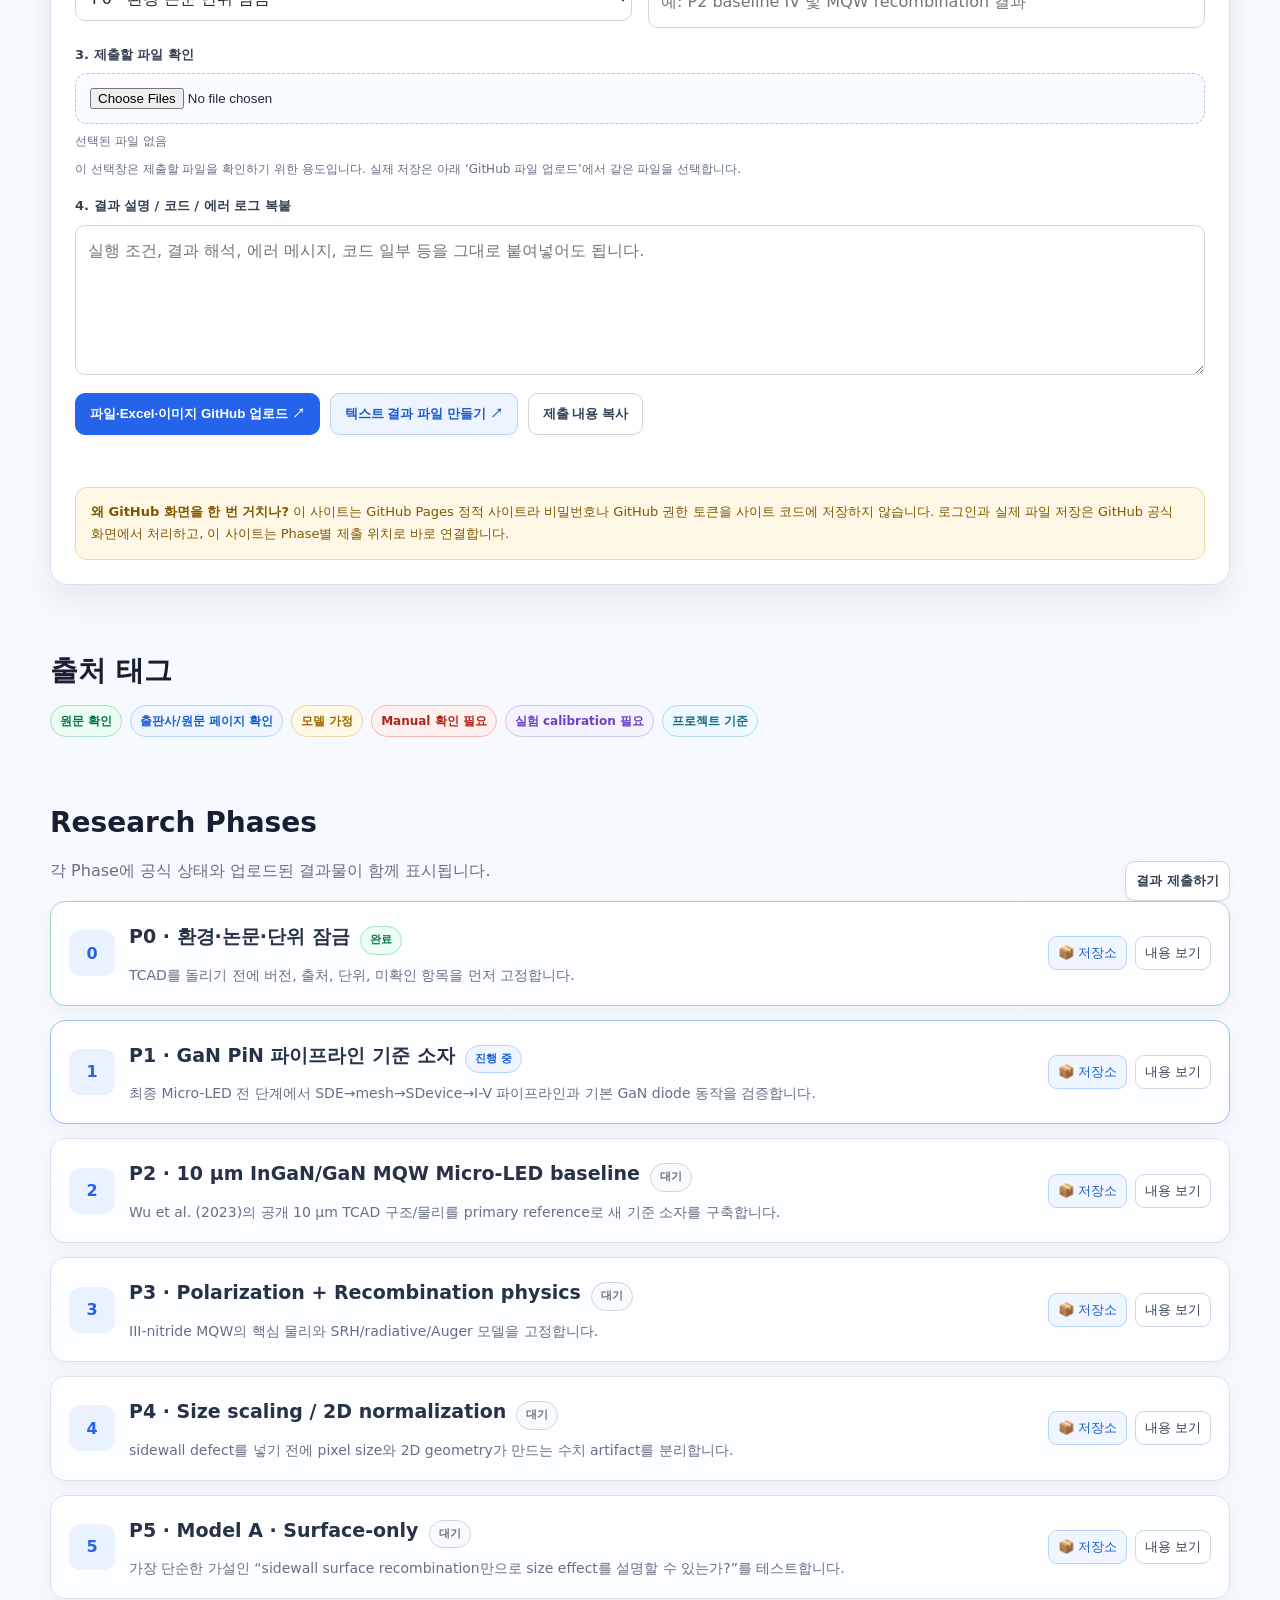
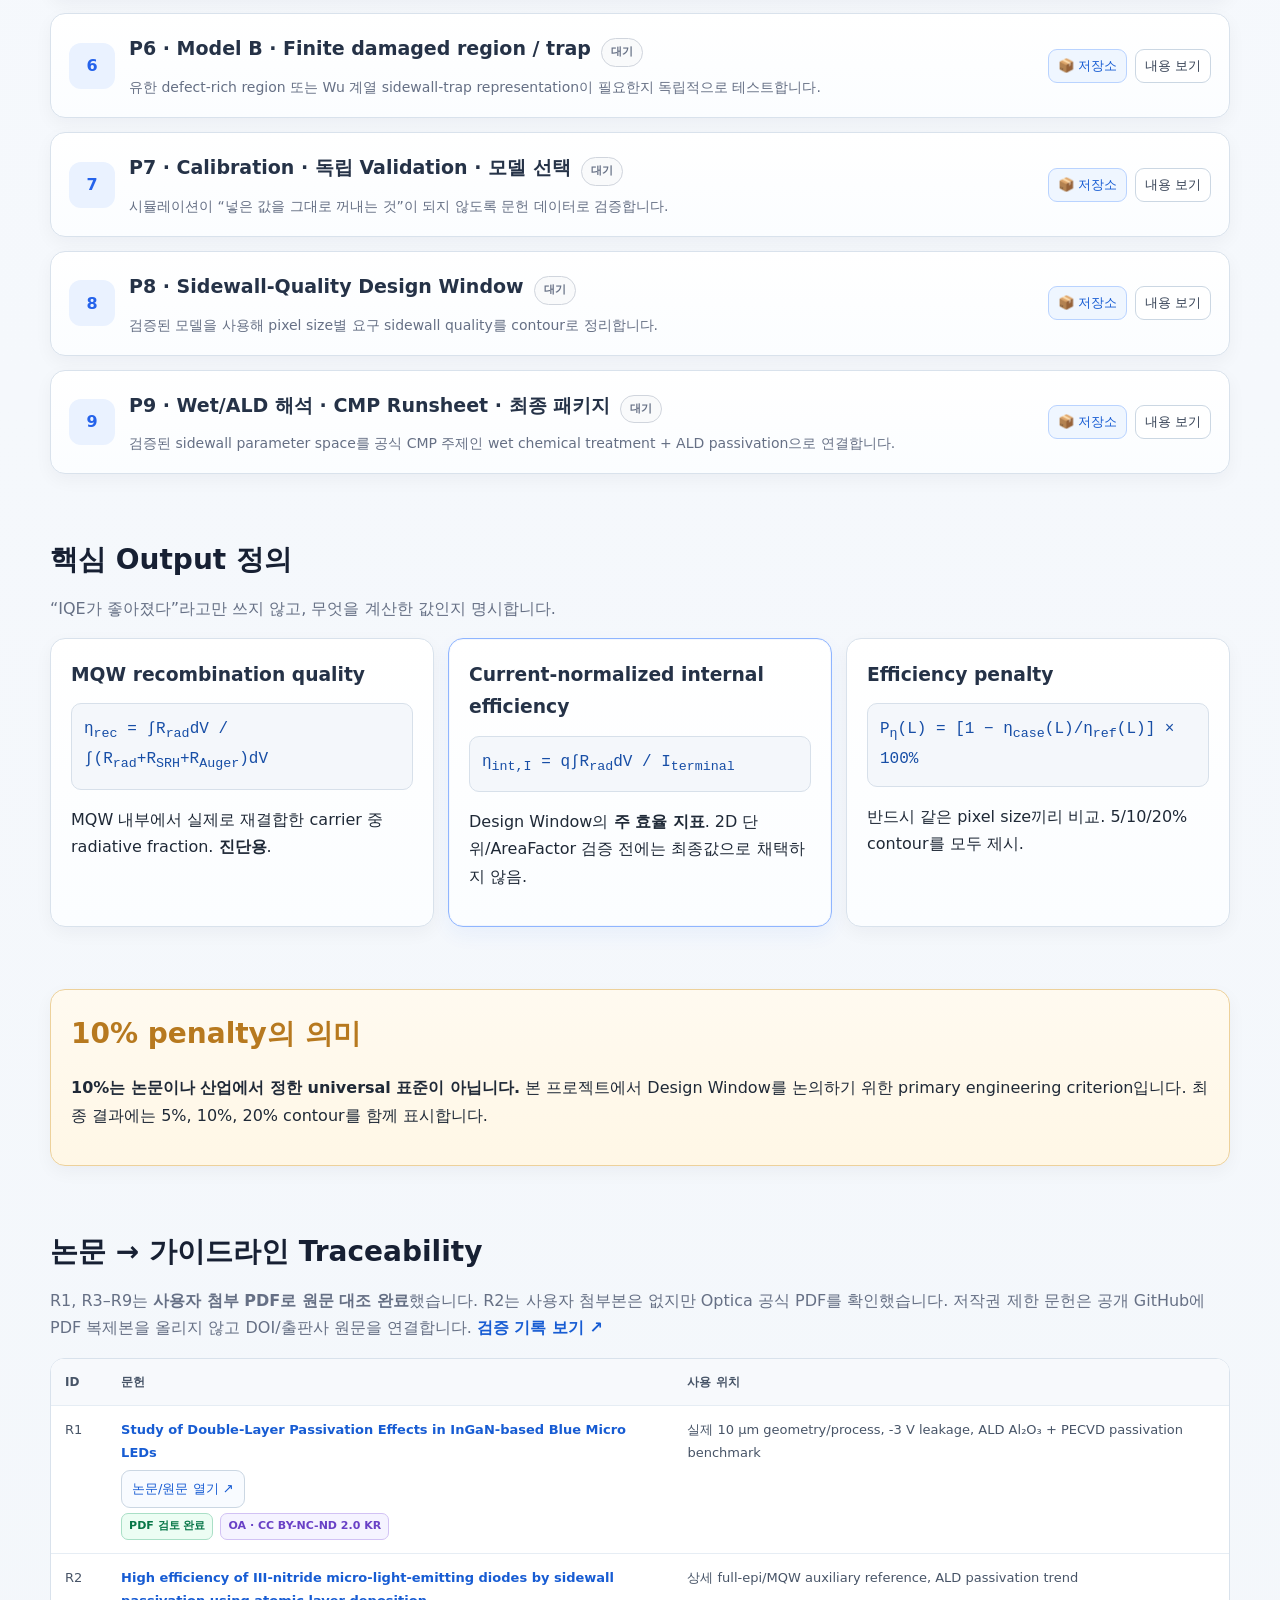
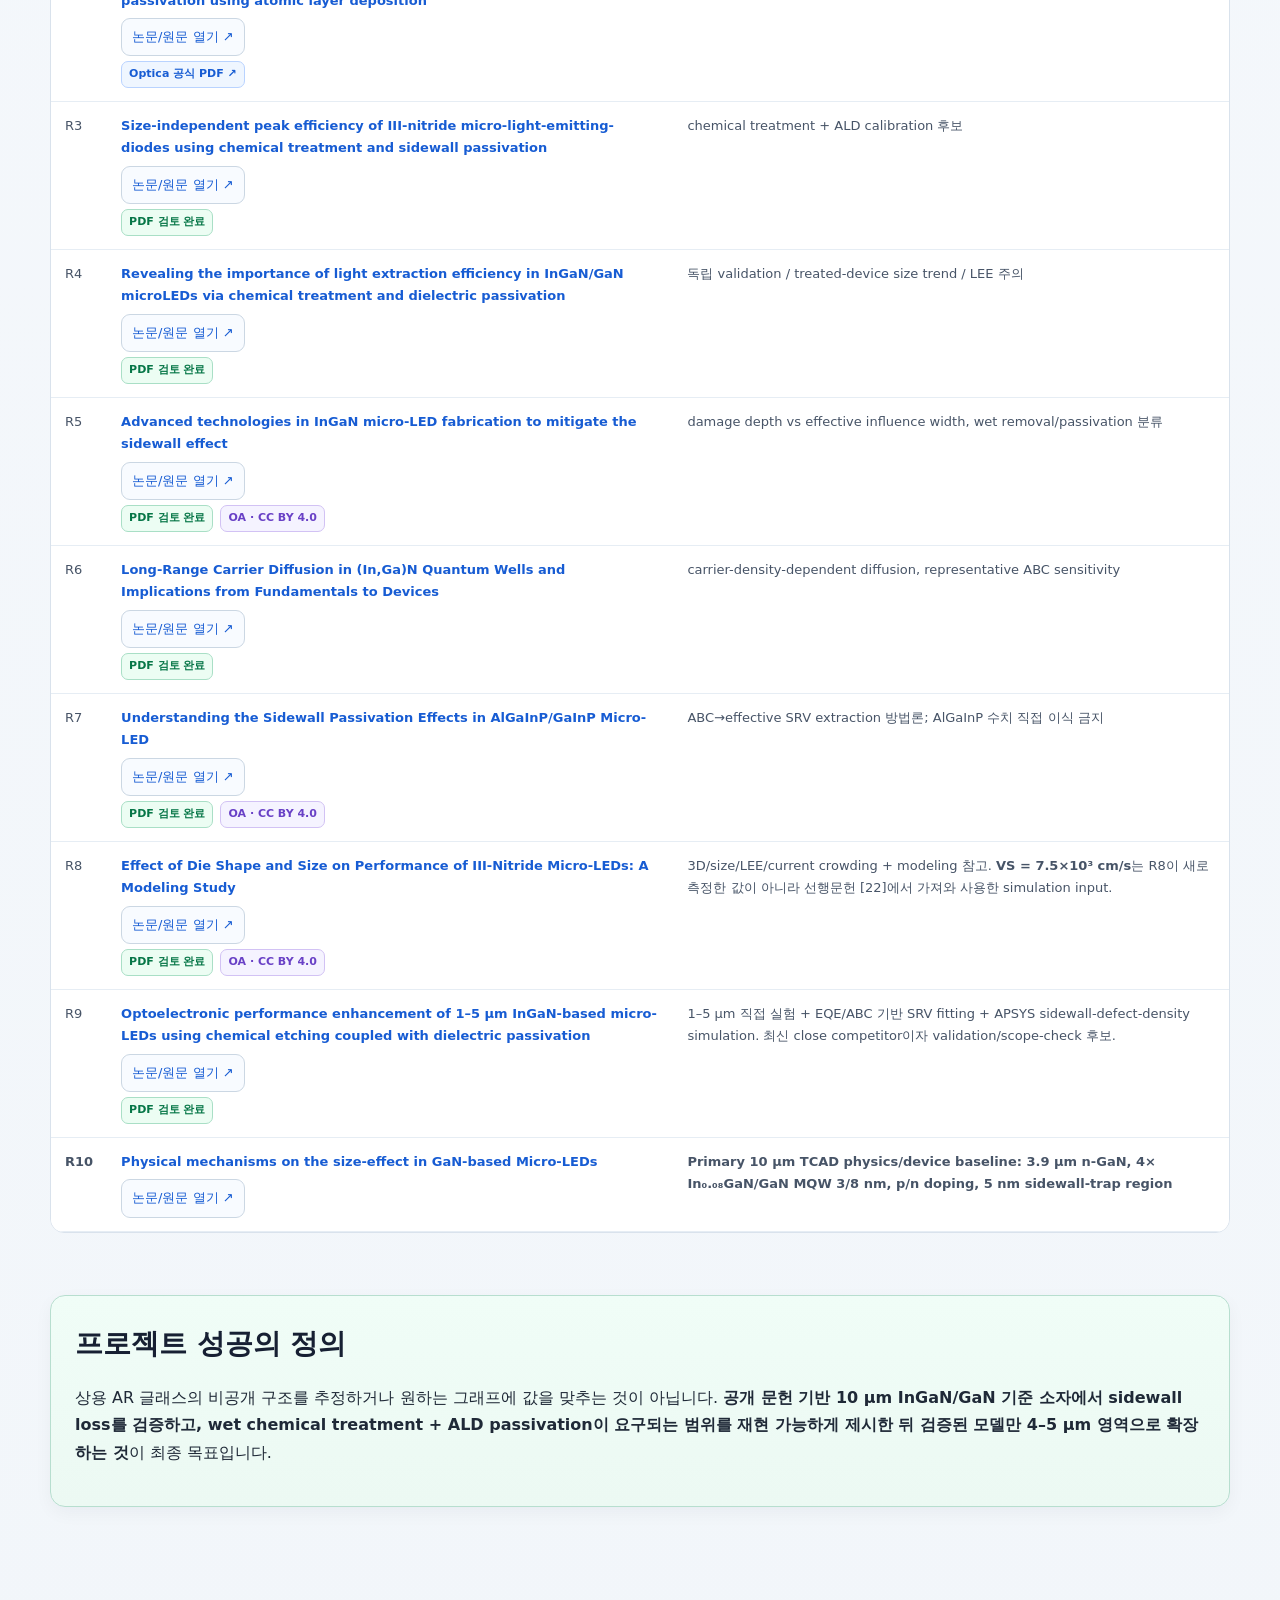
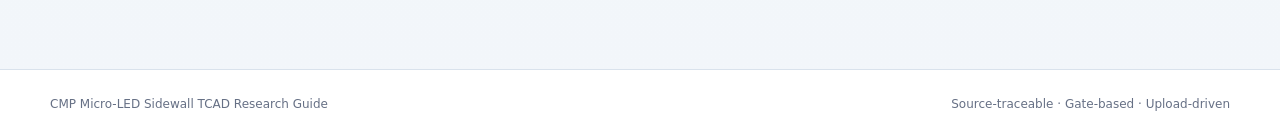
==== commit 3963cad9: "Clarify project goal in hero summary" ====
--- a/cmp-microled-guide/index.html
+++ b/cmp-microled-guide/index.html
@@ -13,7 +13,7 @@
     <div class="wrap">
       <div class="eyebrow">CMP · InGaN/GaN BLUE MICRO-LED · SENTARUS TCAD</div>
       <h1>Micro-LED Sidewall TCAD Research Guide</h1>
-      <p class="lead">가이드라인을 읽고 → 작업하고 → 결과를 업로드하고 → Gate를 통과하면 다음 단계로 넘어가는 <strong>프로젝트형 연구 사이트</strong>입니다.</p>
+      <p class="lead">AI/AR 글래스용 초소형 Micro-LED의 식각으로 손상된 옆면을 습식 처리와 ALD 보호막으로 회복해, 전류가 새는 문제를 줄이고 더 밝고 안정적으로 빛나게 만드는 최적 조건을 컴퓨터 시뮬레이션(TCAD)으로 찾는 프로젝트입니다.</p>
       <div class="hero-actions">
         <a class="btn primary" href="#workflow">가이드 시작</a>
         <a class="btn" href="#submit">결과 제출</a>
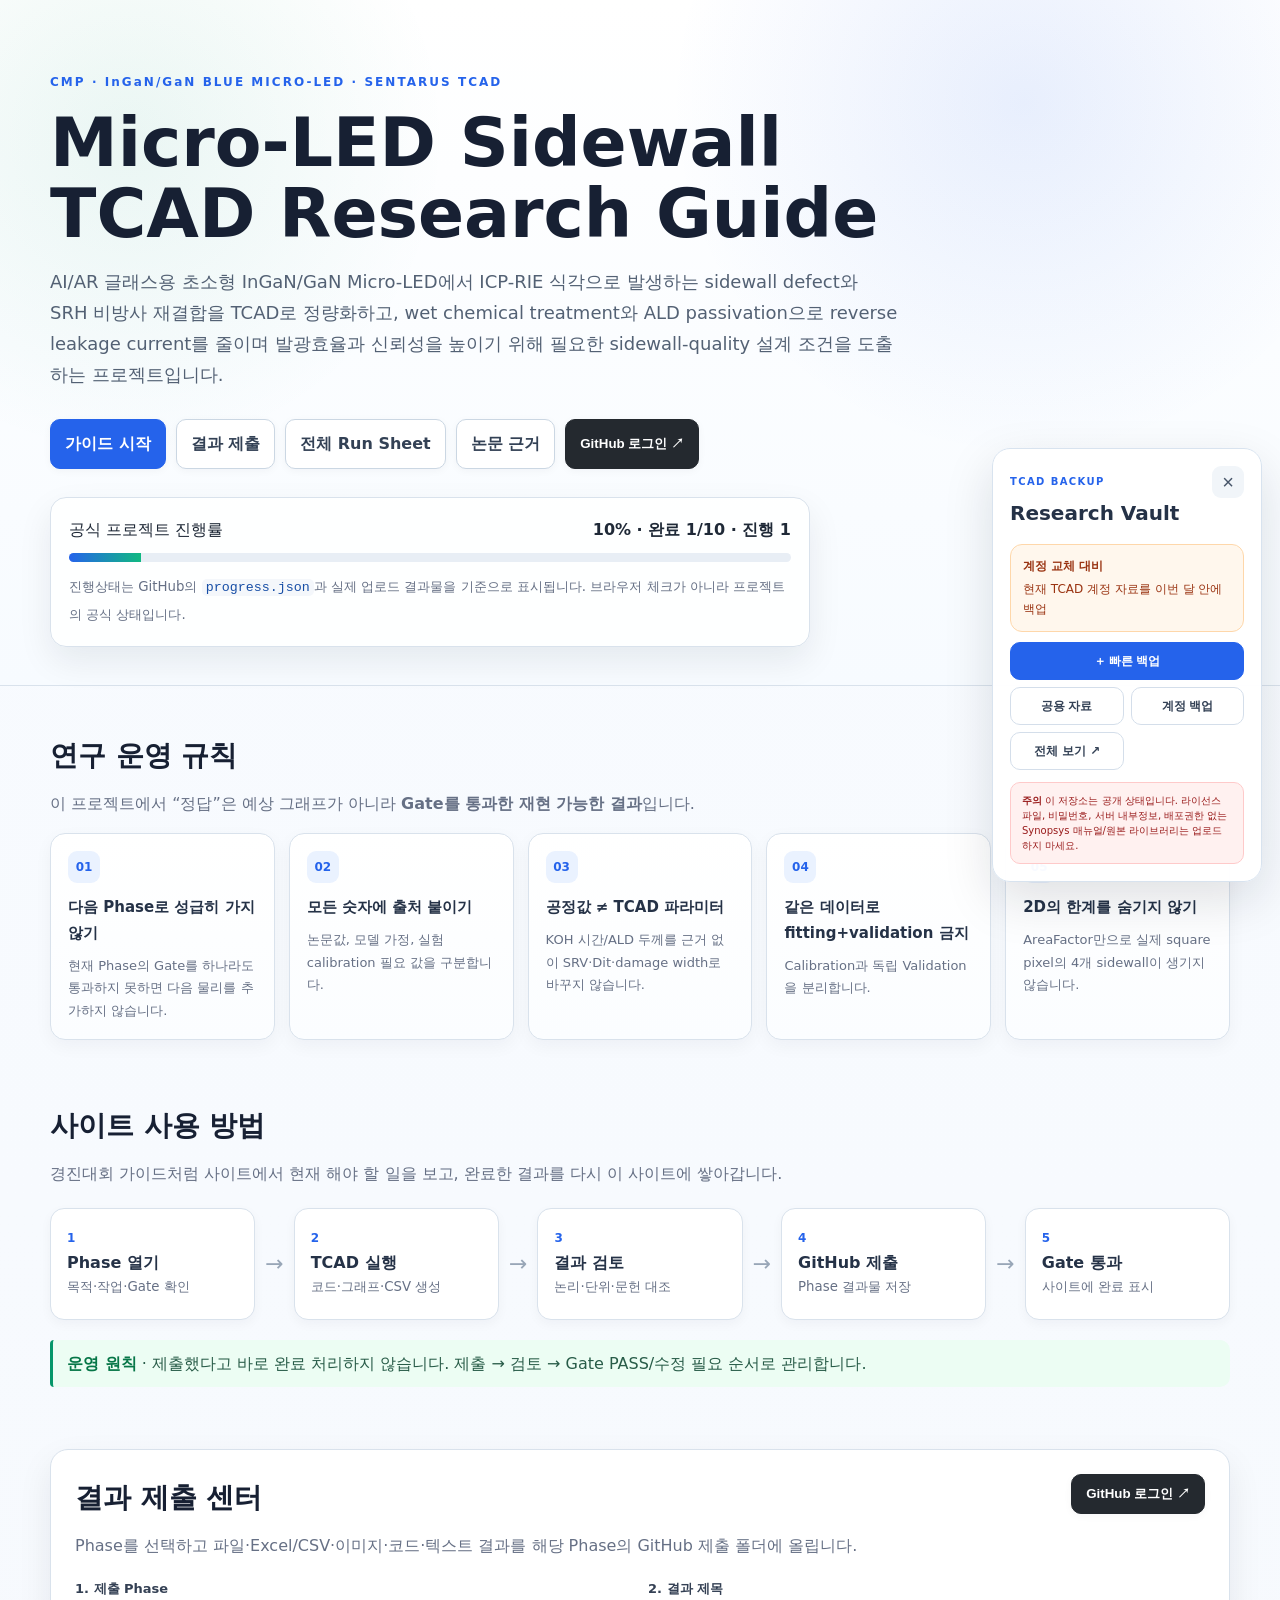
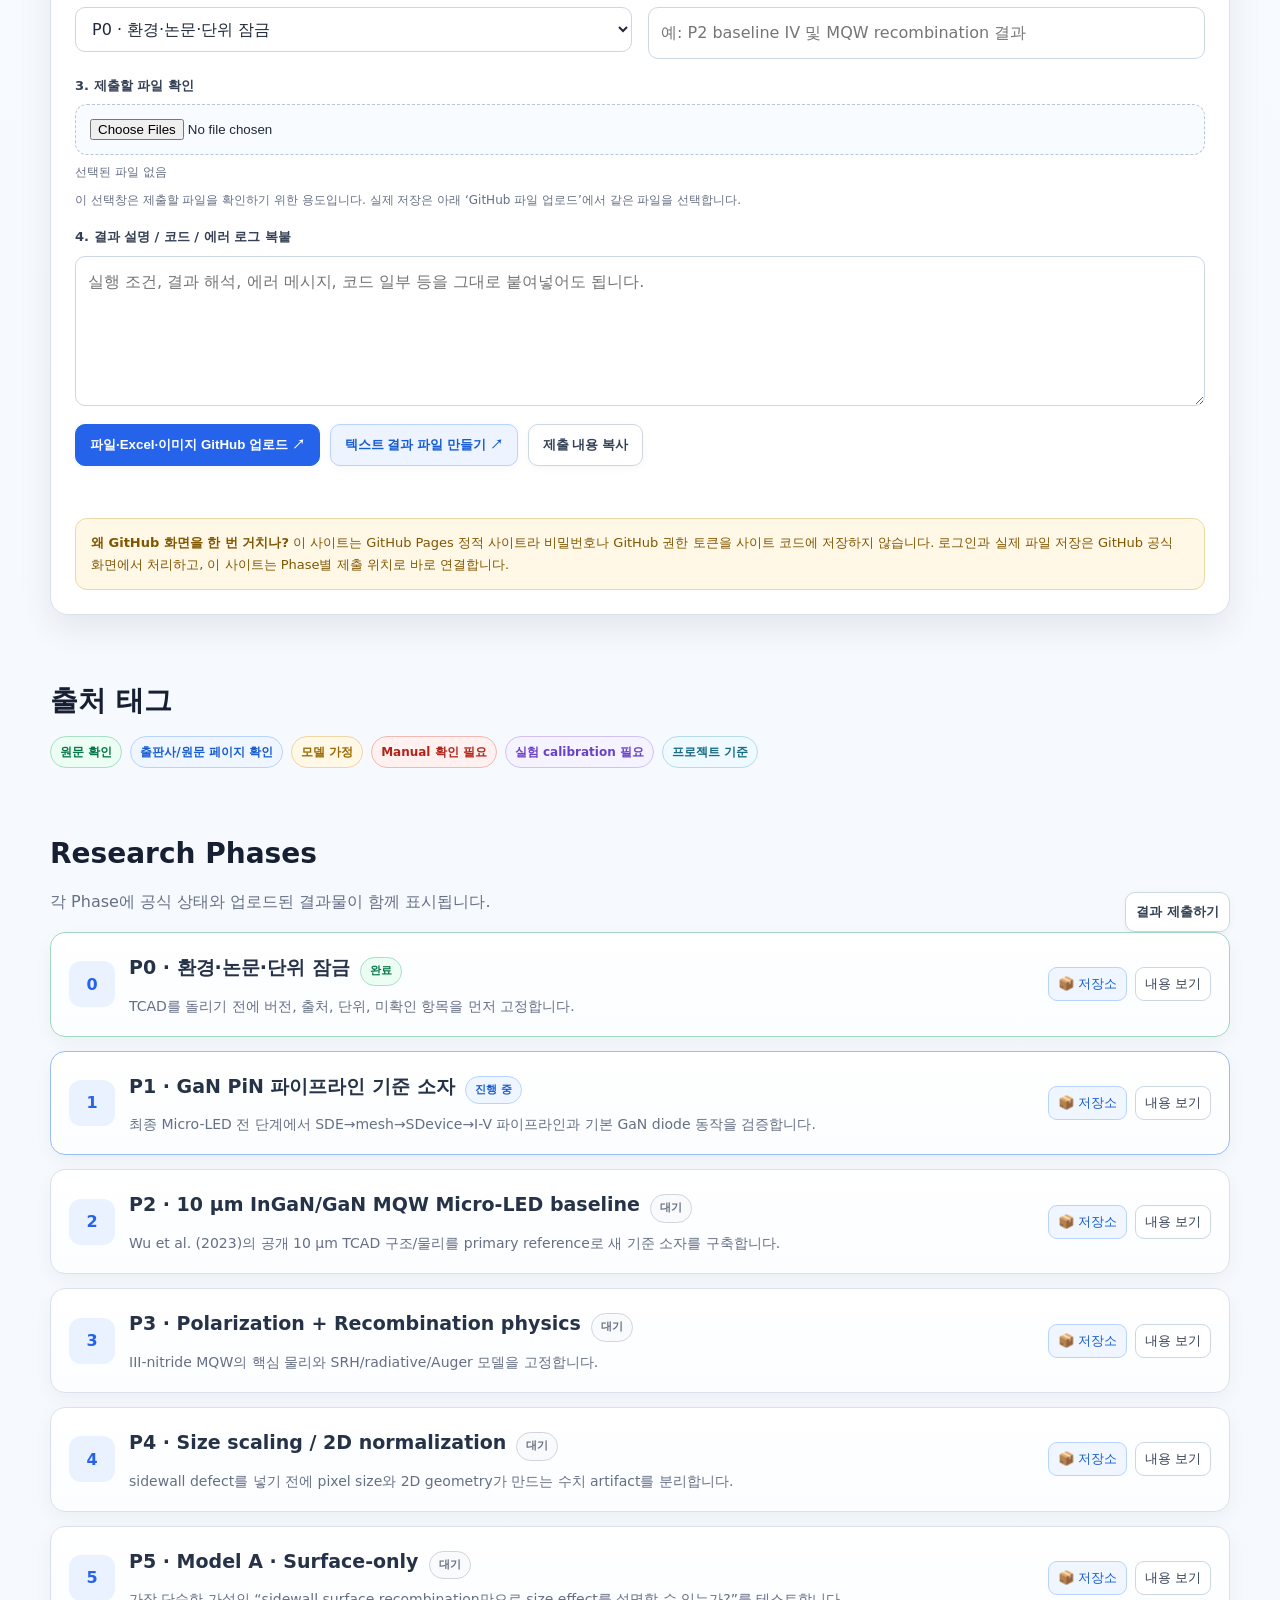
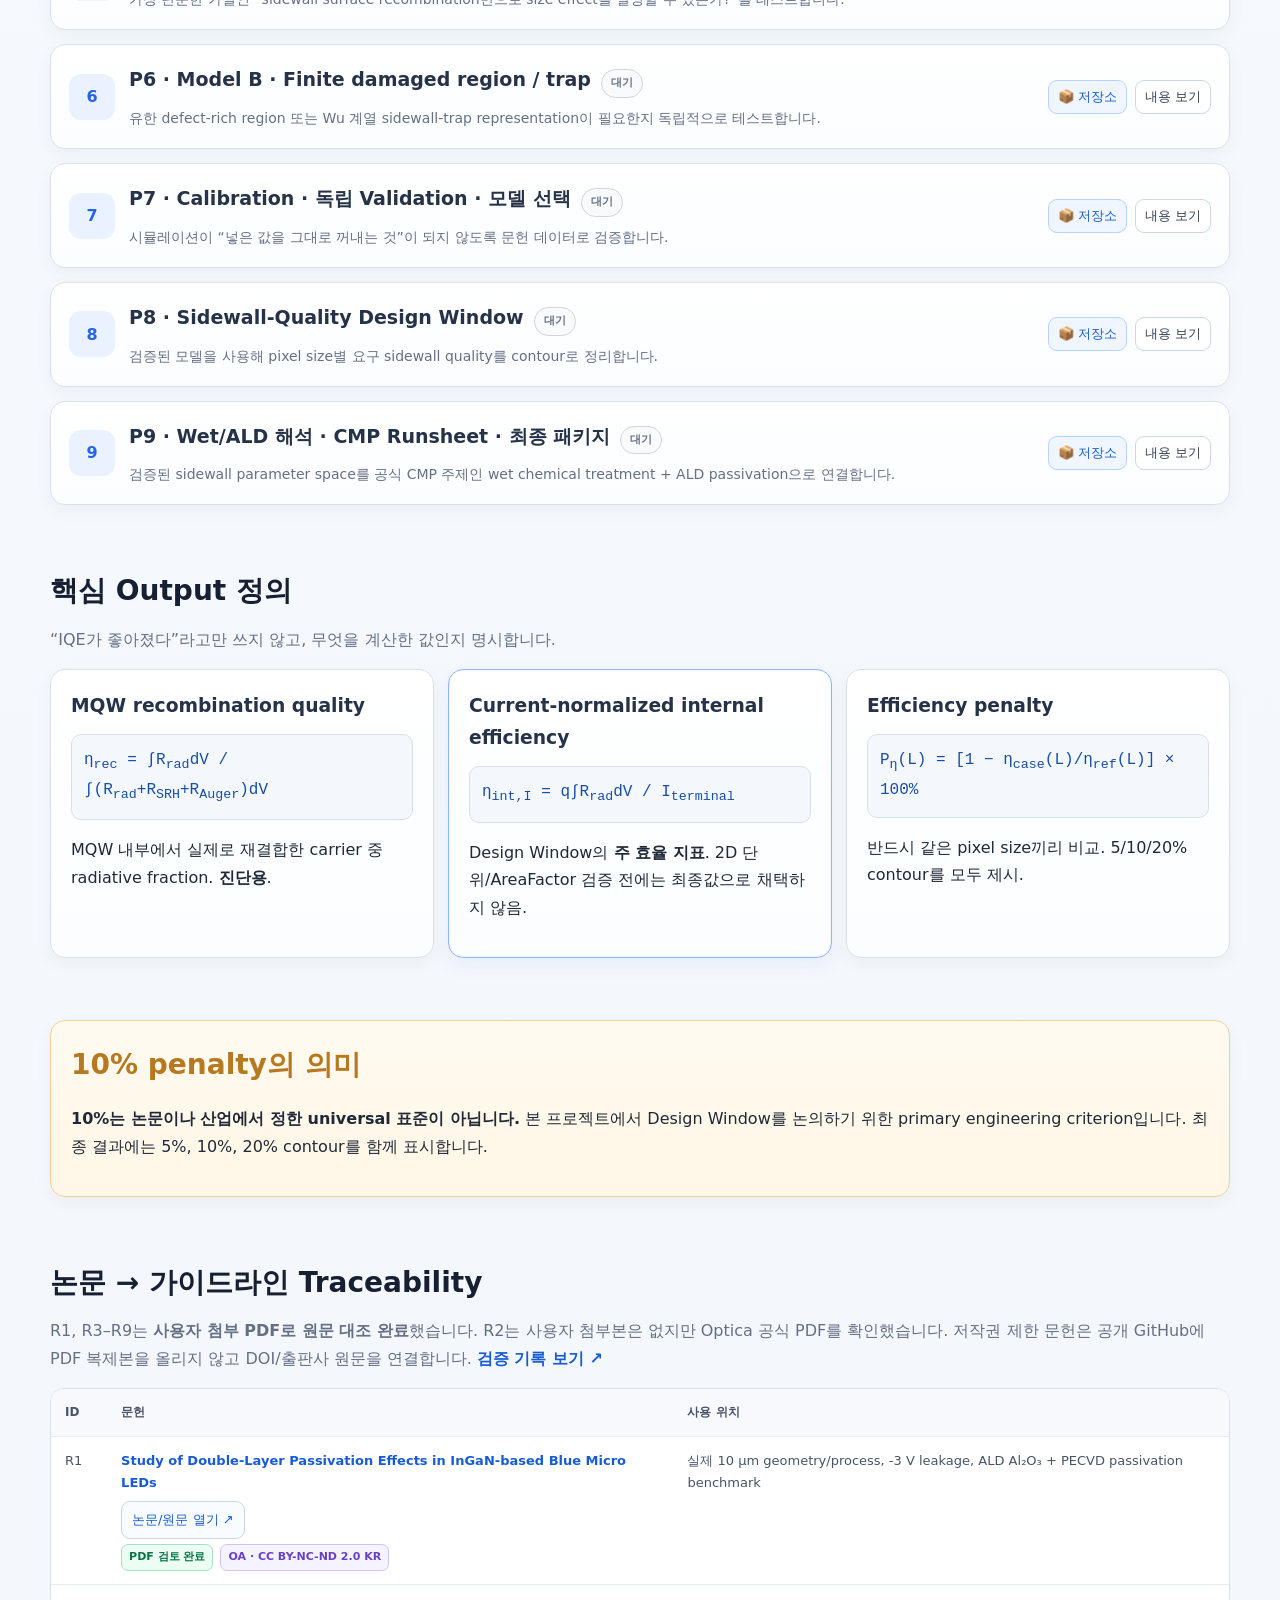
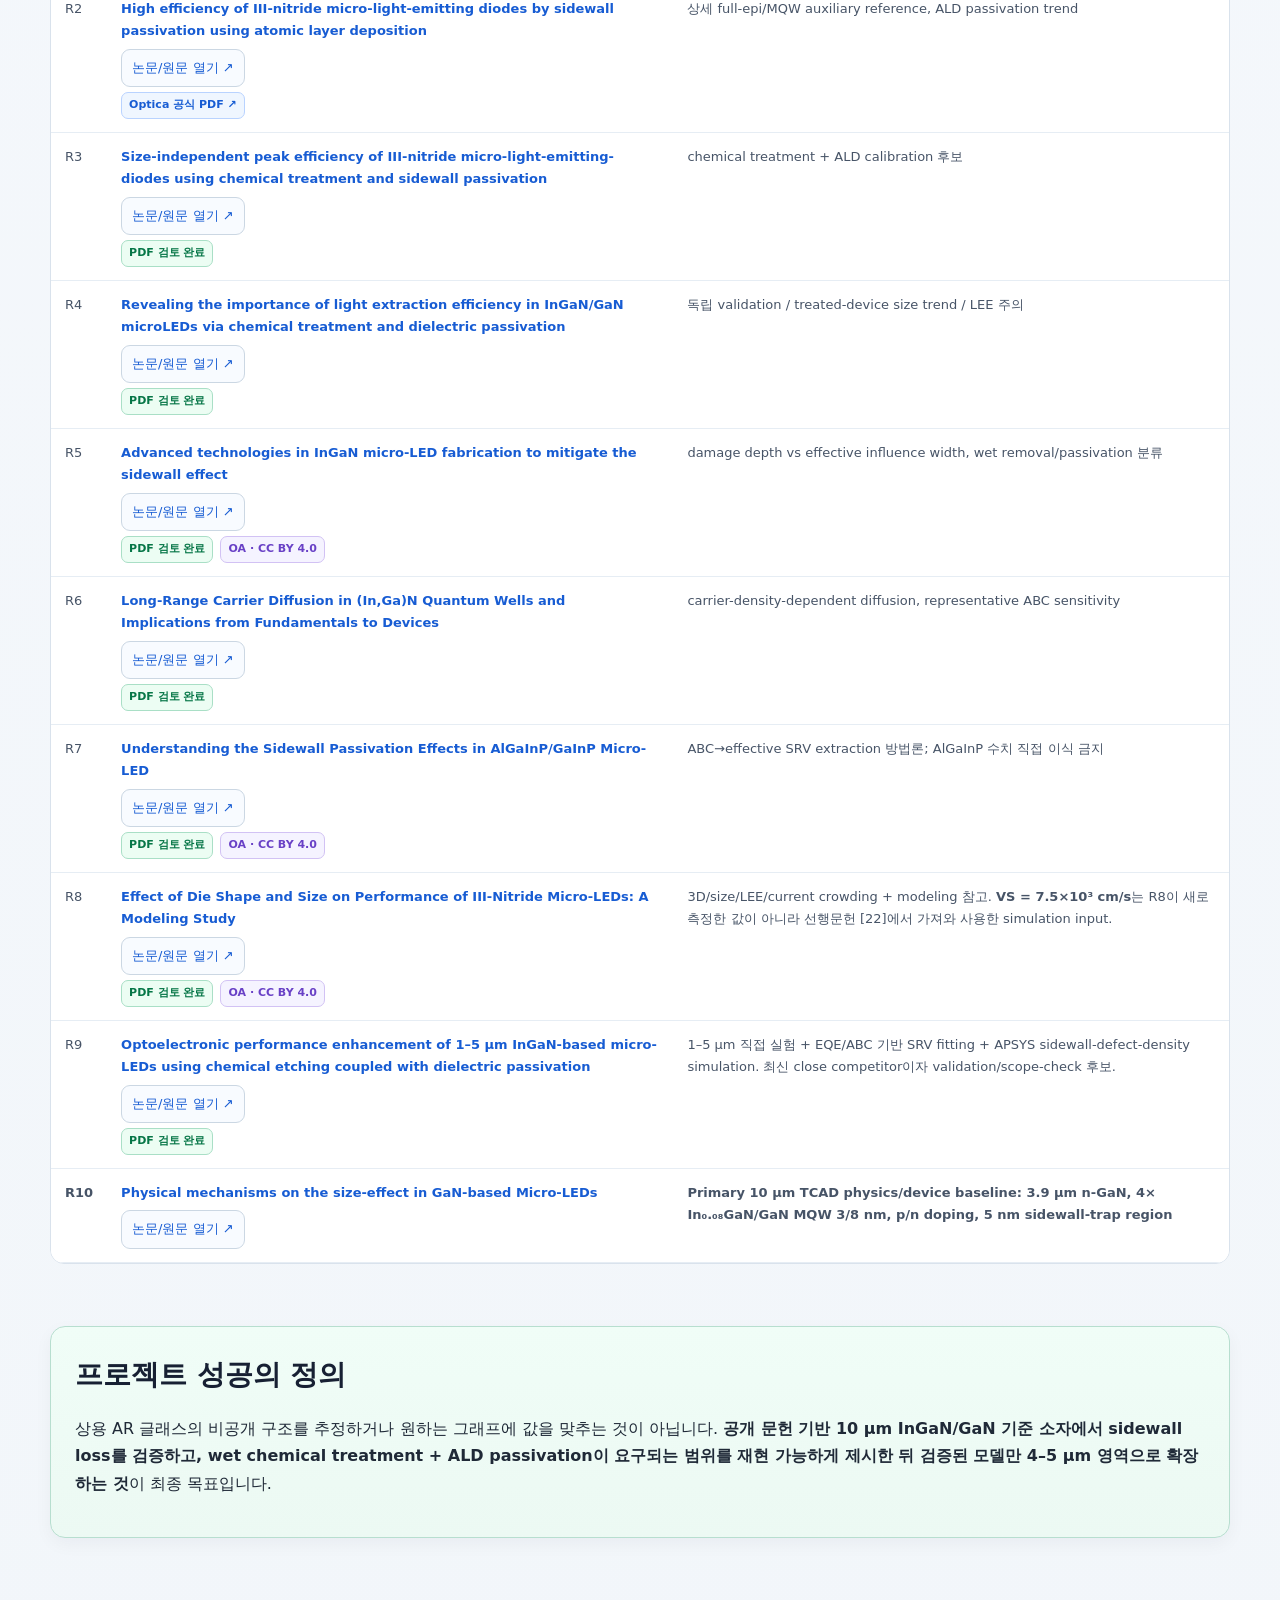
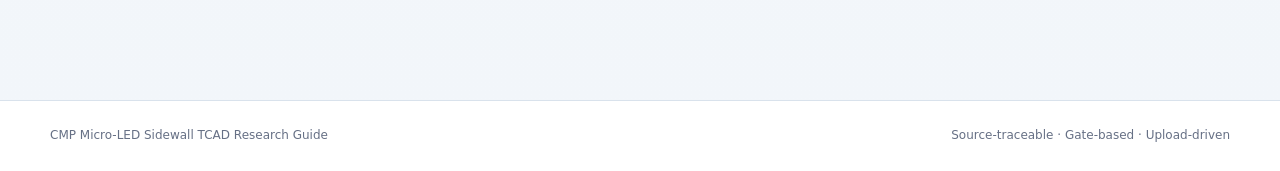
==== commit 66b965e1: "Refine CMP project summary with technical terminology" ====
--- a/cmp-microled-guide/index.html
+++ b/cmp-microled-guide/index.html
@@ -13,7 +13,7 @@
     <div class="wrap">
       <div class="eyebrow">CMP · InGaN/GaN BLUE MICRO-LED · SENTARUS TCAD</div>
       <h1>Micro-LED Sidewall TCAD Research Guide</h1>
-      <p class="lead">AI/AR 글래스용 초소형 Micro-LED의 식각으로 손상된 옆면을 습식 처리와 ALD 보호막으로 회복해, 전류가 새는 문제를 줄이고 더 밝고 안정적으로 빛나게 만드는 최적 조건을 컴퓨터 시뮬레이션(TCAD)으로 찾는 프로젝트입니다.</p>
+      <p class="lead">AI/AR 글래스용 초소형 InGaN/GaN Micro-LED에서 ICP-RIE 식각으로 발생하는 sidewall defect와 SRH 비방사 재결합을 TCAD로 정량화하고, wet chemical treatment와 ALD passivation으로 reverse leakage current를 줄이며 발광효율과 신뢰성을 높이기 위해 필요한 sidewall-quality 설계 조건을 도출하는 프로젝트입니다.</p>
       <div class="hero-actions">
         <a class="btn primary" href="#workflow">가이드 시작</a>
         <a class="btn" href="#submit">결과 제출</a>
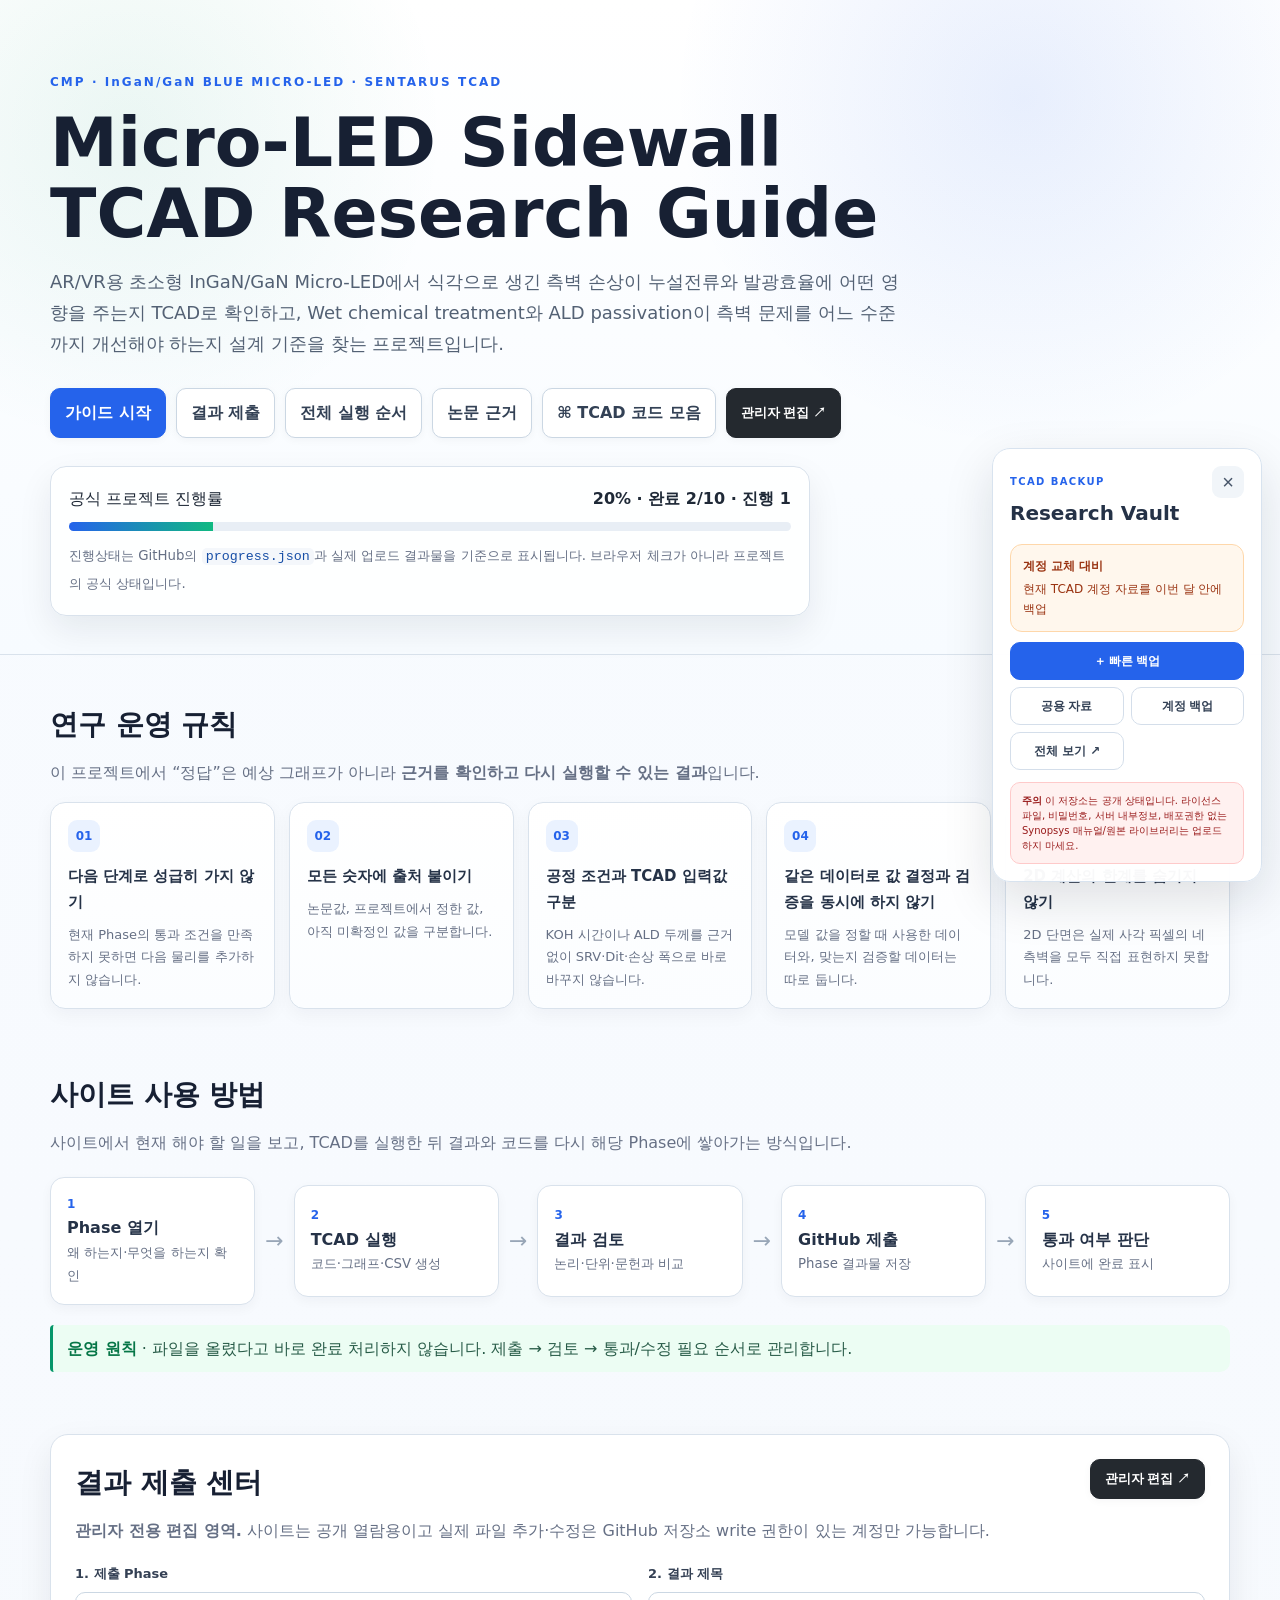
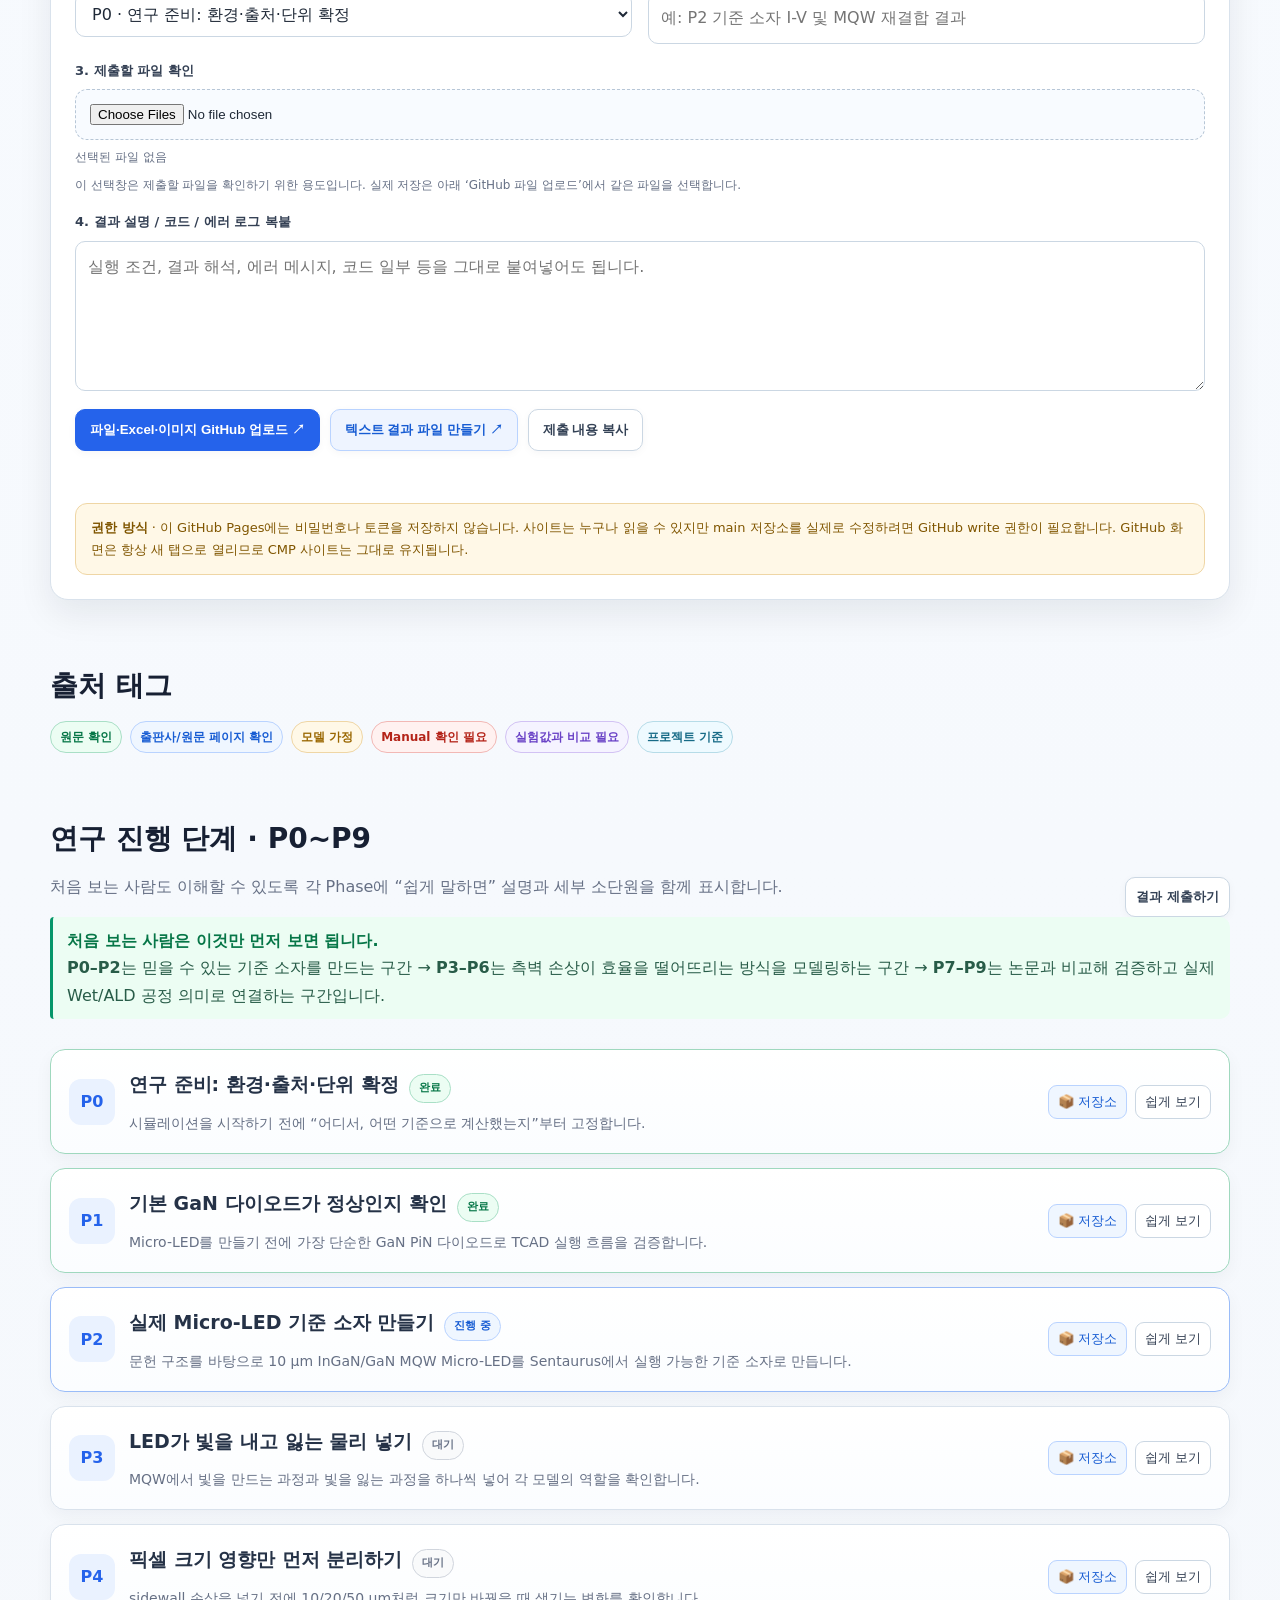
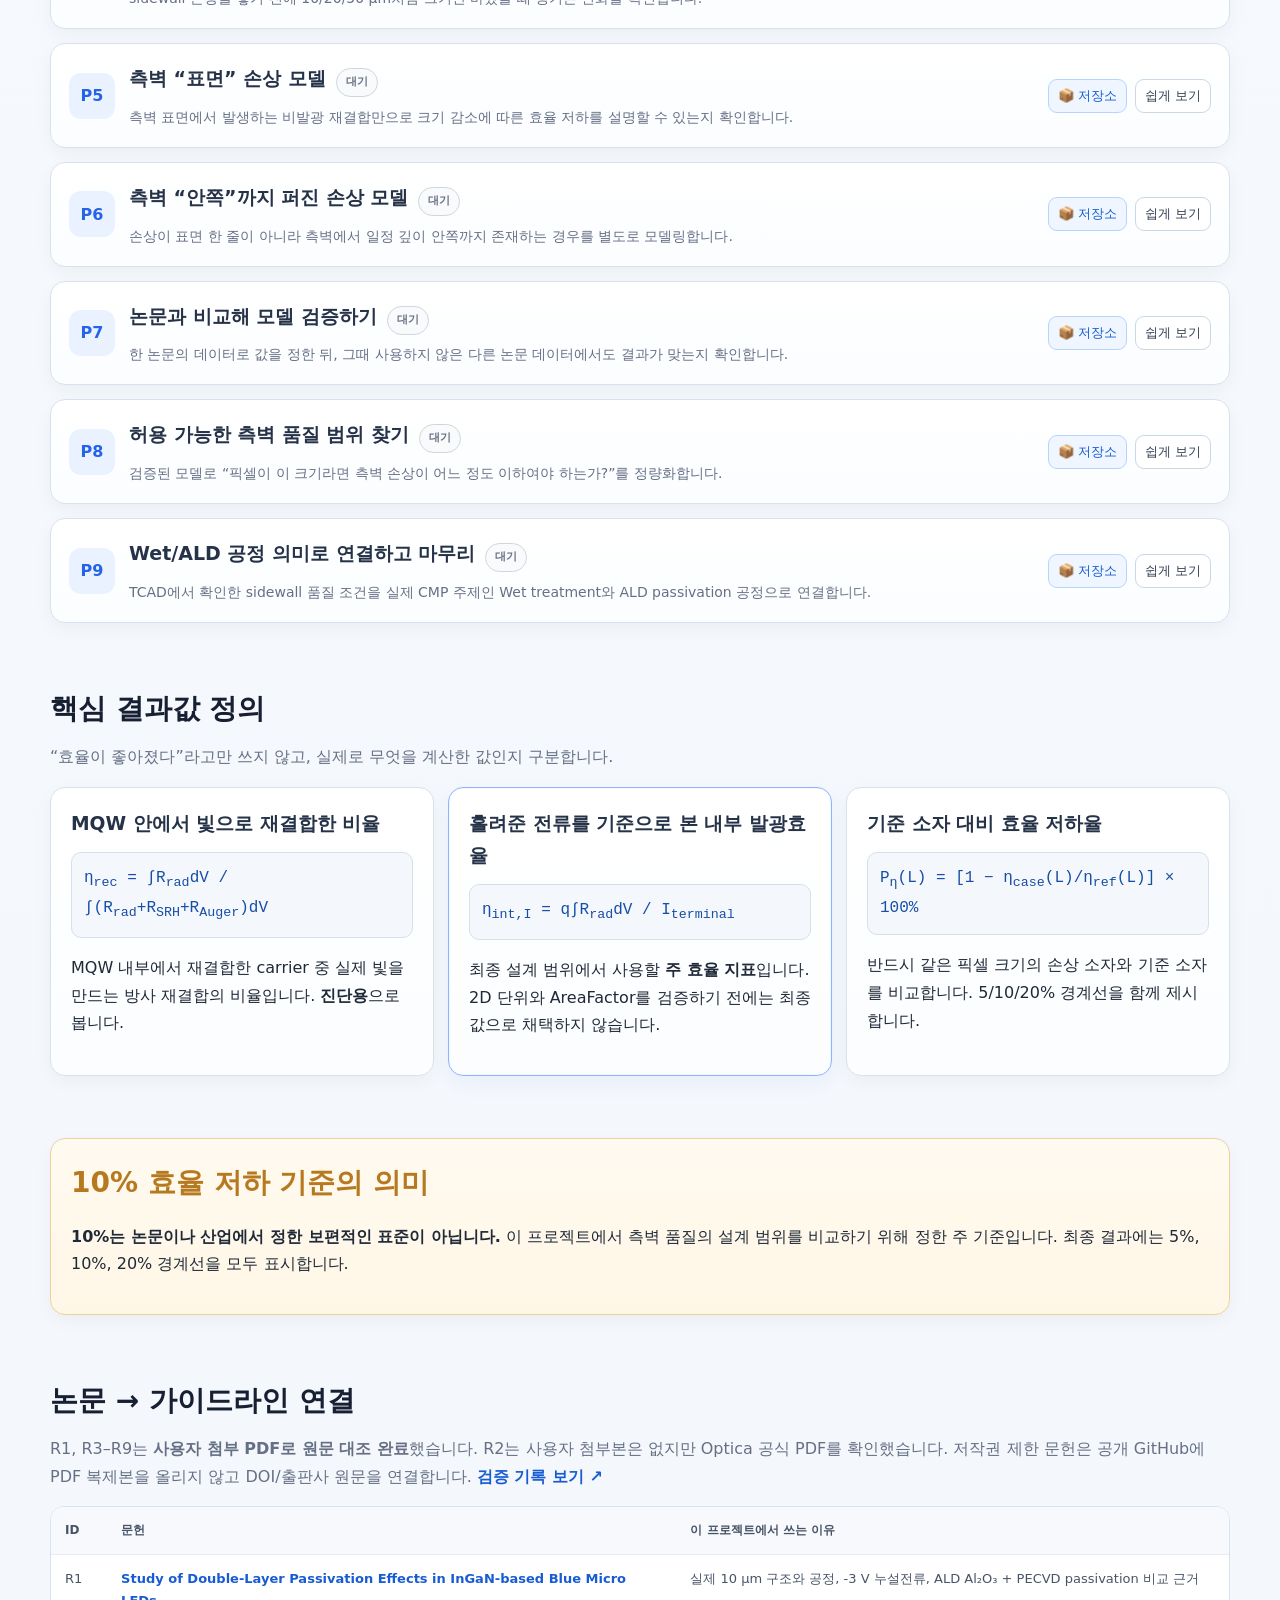
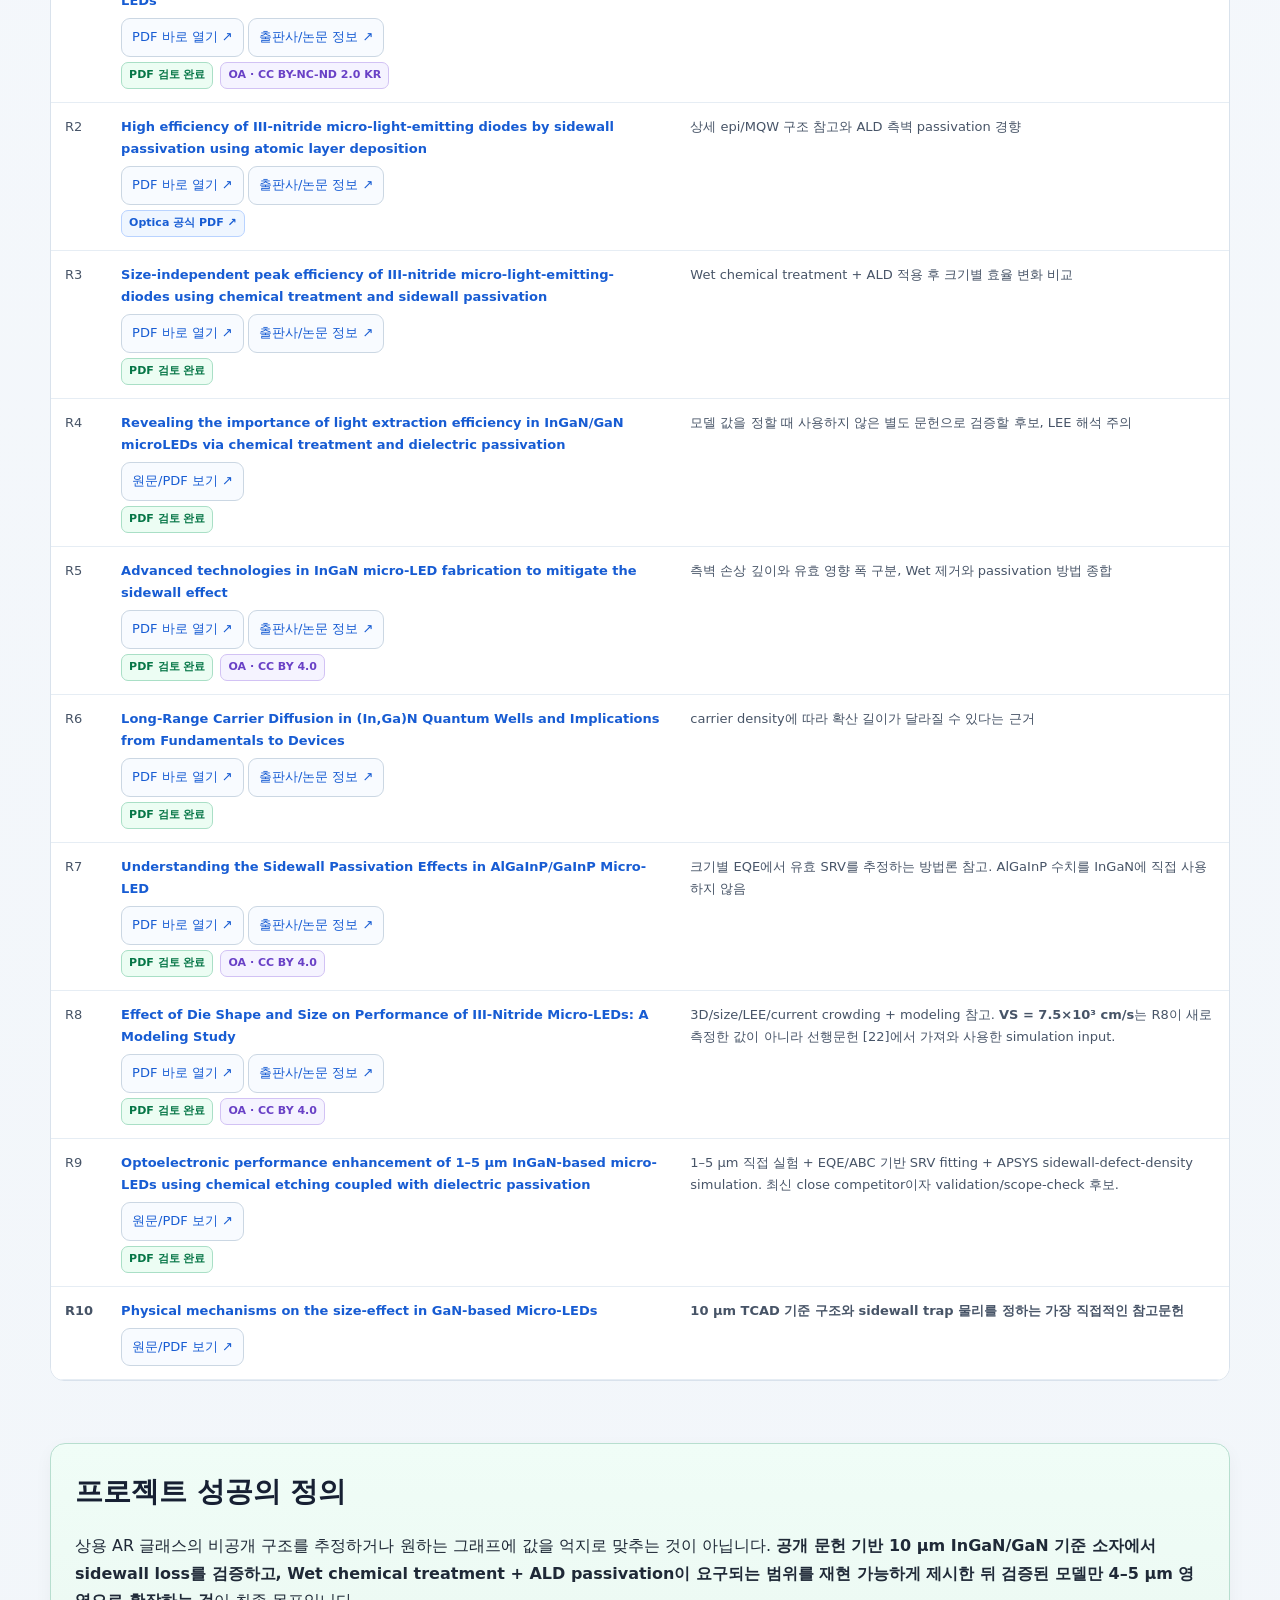
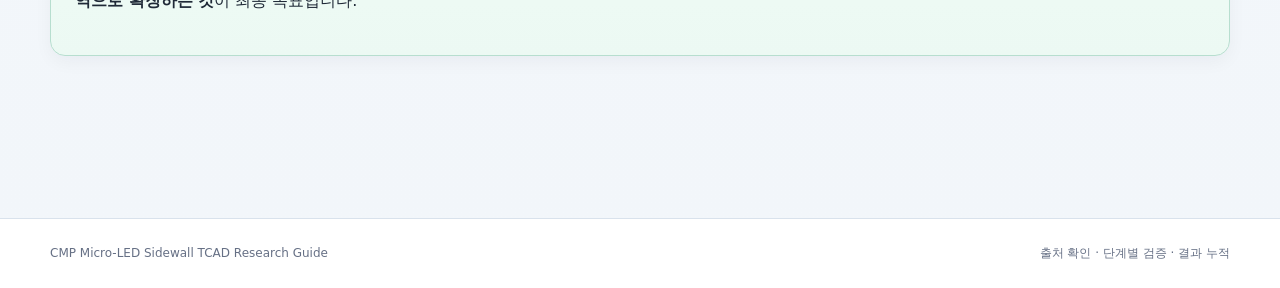
==== commit fec9da25: "Refresh CMP guide wording and load readable phase UI" ====
--- a/cmp-microled-guide/index.html
+++ b/cmp-microled-guide/index.html
@@ -13,11 +13,11 @@
     <div class="wrap">
       <div class="eyebrow">CMP · InGaN/GaN BLUE MICRO-LED · SENTARUS TCAD</div>
       <h1>Micro-LED Sidewall TCAD Research Guide</h1>
-      <p class="lead">AI/AR 글래스용 초소형 InGaN/GaN Micro-LED에서 ICP-RIE 식각으로 발생하는 sidewall defect와 SRH 비방사 재결합을 TCAD로 정량화하고, wet chemical treatment와 ALD passivation으로 reverse leakage current를 줄이며 발광효율과 신뢰성을 높이기 위해 필요한 sidewall-quality 설계 조건을 도출하는 프로젝트입니다.</p>
+      <p class="lead">AR/VR용 초소형 InGaN/GaN Micro-LED에서 식각으로 생긴 측벽 손상이 누설전류와 발광효율에 어떤 영향을 주는지 TCAD로 확인하고, Wet chemical treatment와 ALD passivation이 측벽 문제를 어느 수준까지 개선해야 하는지 설계 기준을 찾는 프로젝트입니다.</p>
       <div class="hero-actions">
         <a class="btn primary" href="#workflow">가이드 시작</a>
         <a class="btn" href="#submit">결과 제출</a>
-        <a class="btn" href="GUIDELINE.md">전체 Run Sheet</a>
+        <a class="btn" href="GUIDELINE.md">전체 실행 순서</a>
         <a class="btn" href="#references">논문 근거</a>
         <button class="btn login-btn" id="githubLoginBtn" type="button">GitHub 로그인 ↗</button>
       </div>
@@ -32,31 +32,31 @@
   <main class="wrap">
     <section class="rules" id="rules">
       <h2>연구 운영 규칙</h2>
-      <p class="section-intro">이 프로젝트에서 “정답”은 예상 그래프가 아니라 <strong>Gate를 통과한 재현 가능한 결과</strong>입니다.</p>
+      <p class="section-intro">이 프로젝트에서 “정답”은 예상 그래프가 아니라 <strong>근거를 확인하고 다시 실행할 수 있는 결과</strong>입니다.</p>
       <div class="grid rules-grid">
-        <article class="rule"><b>01</b><h3>다음 Phase로 성급히 가지 않기</h3><p>현재 Phase의 Gate를 하나라도 통과하지 못하면 다음 물리를 추가하지 않습니다.</p></article>
-        <article class="rule"><b>02</b><h3>모든 숫자에 출처 붙이기</h3><p>논문값, 모델 가정, 실험 calibration 필요 값을 구분합니다.</p></article>
-        <article class="rule"><b>03</b><h3>공정값 ≠ TCAD 파라미터</h3><p>KOH 시간/ALD 두께를 근거 없이 SRV·Dit·damage width로 바꾸지 않습니다.</p></article>
-        <article class="rule"><b>04</b><h3>같은 데이터로 fitting+validation 금지</h3><p>Calibration과 독립 Validation을 분리합니다.</p></article>
-        <article class="rule"><b>05</b><h3>2D의 한계를 숨기지 않기</h3><p>AreaFactor만으로 실제 square pixel의 4개 sidewall이 생기지 않습니다.</p></article>
+        <article class="rule"><b>01</b><h3>다음 단계로 성급히 가지 않기</h3><p>현재 Phase의 통과 조건을 만족하지 못하면 다음 물리를 추가하지 않습니다.</p></article>
+        <article class="rule"><b>02</b><h3>모든 숫자에 출처 붙이기</h3><p>논문값, 프로젝트에서 정한 값, 아직 미확정인 값을 구분합니다.</p></article>
+        <article class="rule"><b>03</b><h3>공정 조건과 TCAD 입력값 구분</h3><p>KOH 시간이나 ALD 두께를 근거 없이 SRV·Dit·손상 폭으로 바로 바꾸지 않습니다.</p></article>
+        <article class="rule"><b>04</b><h3>같은 데이터로 값 결정과 검증을 동시에 하지 않기</h3><p>모델 값을 정할 때 사용한 데이터와, 맞는지 검증할 데이터는 따로 둡니다.</p></article>
+        <article class="rule"><b>05</b><h3>2D 계산의 한계를 숨기지 않기</h3><p>2D 단면은 실제 사각 픽셀의 네 측벽을 모두 직접 표현하지 못합니다.</p></article>
       </div>
     </section>
 
     <section class="upload-flow" id="upload-flow">
       <h2>사이트 사용 방법</h2>
-      <p class="section-intro">경진대회 가이드처럼 사이트에서 현재 해야 할 일을 보고, 완료한 결과를 다시 이 사이트에 쌓아갑니다.</p>
+      <p class="section-intro">사이트에서 현재 해야 할 일을 보고, TCAD를 실행한 뒤 결과와 코드를 다시 해당 Phase에 쌓아가는 방식입니다.</p>
       <div class="flow-row">
-        <div class="flow-step"><b>1</b><span>Phase 열기</span><small>목적·작업·Gate 확인</small></div>
+        <div class="flow-step"><b>1</b><span>Phase 열기</span><small>왜 하는지·무엇을 하는지 확인</small></div>
         <div class="flow-arrow">→</div>
         <div class="flow-step"><b>2</b><span>TCAD 실행</span><small>코드·그래프·CSV 생성</small></div>
         <div class="flow-arrow">→</div>
-        <div class="flow-step"><b>3</b><span>결과 검토</span><small>논리·단위·문헌 대조</small></div>
+        <div class="flow-step"><b>3</b><span>결과 검토</span><small>논리·단위·문헌과 비교</small></div>
         <div class="flow-arrow">→</div>
         <div class="flow-step"><b>4</b><span>GitHub 제출</span><small>Phase 결과물 저장</small></div>
         <div class="flow-arrow">→</div>
-        <div class="flow-step"><b>5</b><span>Gate 통과</span><small>사이트에 완료 표시</small></div>
+        <div class="flow-step"><b>5</b><span>통과 여부 판단</span><small>사이트에 완료 표시</small></div>
       </div>
-      <div class="gate"><strong>운영 원칙</strong> · 제출했다고 바로 완료 처리하지 않습니다. 제출 → 검토 → Gate PASS/수정 필요 순서로 관리합니다.</div>
+      <div class="gate"><strong>운영 원칙</strong> · 파일을 올렸다고 바로 완료 처리하지 않습니다. 제출 → 검토 → 통과/수정 필요 순서로 관리합니다.</div>
     </section>
 
     <section id="submit">
@@ -73,22 +73,22 @@
           <div class="field">
             <label for="submitPhase">1. 제출 Phase</label>
             <select id="submitPhase">
-              <option value="P0">P0 · 환경·논문·단위 잠금</option>
-              <option value="P1">P1 · GaN PiN 파이프라인 기준 소자</option>
-              <option value="P2">P2 · 10 µm InGaN/GaN MQW baseline</option>
-              <option value="P3">P3 · Polarization + Recombination physics</option>
-              <option value="P4">P4 · Size scaling / 2D normalization</option>
-              <option value="P5">P5 · Model A · Surface-only</option>
-              <option value="P6">P6 · Model B · Finite damaged region / trap</option>
-              <option value="P7">P7 · Calibration · Validation</option>
-              <option value="P8">P8 · Sidewall-Quality Design Window</option>
-              <option value="P9">P9 · Wet/ALD 해석 · 최종 패키지</option>
+              <option value="P0">P0 · 연구 준비: 환경·출처·단위 확정</option>
+              <option value="P1">P1 · 기본 GaN 다이오드 동작 확인</option>
+              <option value="P2">P2 · 실제 Micro-LED 기준 소자 만들기</option>
+              <option value="P3">P3 · 발광·손실 물리 넣기</option>
+              <option value="P4">P4 · 픽셀 크기 영향 분리</option>
+              <option value="P5">P5 · 측벽 표면 손상 모델</option>
+              <option value="P6">P6 · 측벽 내부 손상 모델</option>
+              <option value="P7">P7 · 논문과 비교해 모델 검증</option>
+              <option value="P8">P8 · 측벽 품질 설계 범위 찾기</option>
+              <option value="P9">P9 · Wet/ALD 공정으로 연결하고 마무리</option>
             </select>
           </div>
 
           <div class="field">
             <label for="submitTitle">2. 결과 제목</label>
-            <input id="submitTitle" type="text" placeholder="예: P2 baseline IV 및 MQW recombination 결과" />
+            <input id="submitTitle" type="text" placeholder="예: P2 기준 소자 I-V 및 MQW 재결합 결과" />
           </div>
 
           <div class="field full">
@@ -121,51 +121,51 @@
         <span class="chip source2">출판사/원문 페이지 확인</span>
         <span class="chip assumption">모델 가정</span>
         <span class="chip manual">Manual 확인 필요</span>
-        <span class="chip calibration">실험 calibration 필요</span>
+        <span class="chip calibration">실험값과 비교 필요</span>
         <span class="chip project">프로젝트 기준</span>
       </div>
     </section>
 
     <section id="workflow">
       <div class="section-head">
-        <div><h2>Research Phases</h2><p>각 Phase에 공식 상태와 업로드된 결과물이 함께 표시됩니다.</p></div>
+        <div><h2>연구 진행 단계 · P0~P9</h2><p>처음 보는 사람도 이해할 수 있도록 각 Phase에 “쉽게 말하면” 설명과 세부 소단원을 함께 표시합니다.</p></div>
         <a class="btn small" href="#submit">결과 제출하기</a>
       </div>
       <div id="phaseList" class="phase-list"></div>
     </section>
 
     <section class="metrics" id="metrics">
-      <h2>핵심 Output 정의</h2>
-      <p class="section-intro">“IQE가 좋아졌다”라고만 쓰지 않고, 무엇을 계산한 값인지 명시합니다.</p>
+      <h2>핵심 결과값 정의</h2>
+      <p class="section-intro">“효율이 좋아졌다”라고만 쓰지 않고, 실제로 무엇을 계산한 값인지 구분합니다.</p>
       <div class="grid metric-grid">
-        <article class="metric-card"><h3>MQW recombination quality</h3><div class="formula">η<sub>rec</sub> = ∫R<sub>rad</sub>dV / ∫(R<sub>rad</sub>+R<sub>SRH</sub>+R<sub>Auger</sub>)dV</div><p>MQW 내부에서 실제로 재결합한 carrier 중 radiative fraction. <strong>진단용</strong>.</p></article>
-        <article class="metric-card focus"><h3>Current-normalized internal efficiency</h3><div class="formula">η<sub>int,I</sub> = q∫R<sub>rad</sub>dV / I<sub>terminal</sub></div><p>Design Window의 <strong>주 효율 지표</strong>. 2D 단위/AreaFactor 검증 전에는 최종값으로 채택하지 않음.</p></article>
-        <article class="metric-card"><h3>Efficiency penalty</h3><div class="formula">P<sub>η</sub>(L) = [1 − η<sub>case</sub>(L)/η<sub>ref</sub>(L)] × 100%</div><p>반드시 같은 pixel size끼리 비교. 5/10/20% contour를 모두 제시.</p></article>
+        <article class="metric-card"><h3>MQW 안에서 빛으로 재결합한 비율</h3><div class="formula">η<sub>rec</sub> = ∫R<sub>rad</sub>dV / ∫(R<sub>rad</sub>+R<sub>SRH</sub>+R<sub>Auger</sub>)dV</div><p>MQW 내부에서 재결합한 carrier 중 실제 빛을 만드는 방사 재결합의 비율입니다. <strong>진단용</strong>으로 봅니다.</p></article>
+        <article class="metric-card focus"><h3>흘려준 전류를 기준으로 본 내부 발광효율</h3><div class="formula">η<sub>int,I</sub> = q∫R<sub>rad</sub>dV / I<sub>terminal</sub></div><p>최종 설계 범위에서 사용할 <strong>주 효율 지표</strong>입니다. 2D 단위와 AreaFactor를 검증하기 전에는 최종값으로 채택하지 않습니다.</p></article>
+        <article class="metric-card"><h3>기준 소자 대비 효율 저하율</h3><div class="formula">P<sub>η</sub>(L) = [1 − η<sub>case</sub>(L)/η<sub>ref</sub>(L)] × 100%</div><p>반드시 같은 픽셀 크기의 손상 소자와 기준 소자를 비교합니다. 5/10/20% 경계선을 함께 제시합니다.</p></article>
       </div>
     </section>
 
     <section class="warning-box">
-      <h2>10% penalty의 의미</h2>
-      <p><strong>10%는 논문이나 산업에서 정한 universal 표준이 아닙니다.</strong> 본 프로젝트에서 Design Window를 논의하기 위한 primary engineering criterion입니다. 최종 결과에는 5%, 10%, 20% contour를 함께 표시합니다.</p>
+      <h2>10% 효율 저하 기준의 의미</h2>
+      <p><strong>10%는 논문이나 산업에서 정한 보편적인 표준이 아닙니다.</strong> 이 프로젝트에서 측벽 품질의 설계 범위를 비교하기 위해 정한 주 기준입니다. 최종 결과에는 5%, 10%, 20% 경계선을 모두 표시합니다.</p>
     </section>
 
     <section id="references">
-      <h2>논문 → 가이드라인 Traceability</h2>
-      <p class="section-intro">기준 소자와 공정 benchmark의 역할을 분리합니다. 서로 다른 논문의 값을 무표시로 합쳐 한 논문 구조라고 부르지 않습니다.</p>
+      <h2>논문 → 가이드라인 연결</h2>
+      <p class="section-intro">논문 제목이나 아래 버튼을 누르면 가능한 경우 <strong>PDF가 바로 열리도록</strong> 연결했습니다. 출판사에서 직접 PDF 주소를 안정적으로 제공하지 않는 문헌은 원문 페이지로 연결됩니다.</p>
       <div class="table-wrap">
         <table>
-          <thead><tr><th>ID</th><th>문헌</th><th>사용 위치</th></tr></thead>
+          <thead><tr><th>ID</th><th>문헌</th><th>이 프로젝트에서 쓰는 이유</th></tr></thead>
           <tbody>
-            <tr><td>R1</td><td><a class="paper-link" href="https://scholar.gist.ac.kr/handle/local/19726" target="_blank" rel="noopener">Study of Double-Layer Passivation Effects in InGaN-based Blue Micro LEDs</a></td><td>실제 10 µm geometry/process, -3 V leakage, ALD Al₂O₃ + PECVD passivation benchmark</td></tr>
-            <tr><td>R2</td><td><a class="paper-link" href="https://doi.org/10.1364/OE.26.021324" target="_blank" rel="noopener">High efficiency of III-nitride micro-light-emitting diodes by sidewall passivation using atomic layer deposition</a></td><td>상세 full-epi/MQW auxiliary reference, ALD passivation trend</td></tr>
-            <tr><td>R3</td><td><a class="paper-link" href="https://doi.org/10.7567/1882-0786/ab3949" target="_blank" rel="noopener">Size-independent peak efficiency of III-nitride micro-light-emitting-diodes using chemical treatment and sidewall passivation</a></td><td>chemical treatment + ALD calibration 후보</td></tr>
-            <tr><td>R4</td><td><a class="paper-link" href="https://doi.org/10.1063/5.0011651" target="_blank" rel="noopener">Revealing the importance of light extraction efficiency in InGaN/GaN microLEDs via chemical treatment and dielectric passivation</a></td><td>독립 validation / treated-device size trend / LEE 주의</td></tr>
-            <tr><td>R5</td><td><a class="paper-link" href="https://doi.org/10.1038/s41377-025-01751-y" target="_blank" rel="noopener">Advanced technologies in InGaN micro-LED fabrication to mitigate the sidewall effect</a></td><td>damage depth vs effective influence width, wet removal/passivation 분류</td></tr>
-            <tr><td>R6</td><td><a class="paper-link" href="https://doi.org/10.1103/PhysRevApplied.15.054015" target="_blank" rel="noopener">Long-Range Carrier Diffusion in (In,Ga)N Quantum Wells and Implications from Fundamentals to Devices</a></td><td>carrier-density-dependent diffusion, representative ABC sensitivity</td></tr>
-            <tr><td>R7</td><td><a class="paper-link" href="https://doi.org/10.1186/s11671-022-03669-5" target="_blank" rel="noopener">Understanding the Sidewall Passivation Effects in AlGaInP/GaInP Micro-LED</a></td><td>ABC→effective SRV extraction 방법론; AlGaInP 수치 직접 이식 금지</td></tr>
-            <tr><td>R8</td><td><a class="paper-link" href="https://doi.org/10.3390/photonics5040041" target="_blank" rel="noopener">Effect of Die Shape and Size on Performance of III-Nitride Micro-LEDs: A Modeling Study</a></td><td>3D/size/current-crowding modeling 참고</td></tr>
-            <tr><td>R9</td><td><a class="paper-link" href="https://doi.org/10.1063/5.0328266" target="_blank" rel="noopener">Optoelectronic performance enhancement of 1–5 μm InGaN-based micro-LEDs using chemical etching coupled with dielectric passivation</a></td><td>1–5 µm final scaling, APSYS sidewall-defect model, close competitor</td></tr>
-            <tr><td><strong>R10</strong></td><td><a class="paper-link" href="https://doi.org/10.1016/j.micrna.2023.207542" target="_blank" rel="noopener"><strong>Physical mechanisms on the size-effect in GaN-based Micro-LEDs</strong></a></td><td><strong>Primary 10 µm TCAD physics/device baseline: 3.9 µm n-GaN, 4× In₀.₀₈GaN/GaN MQW 3/8 nm, p/n doping, 5 nm sidewall-trap region</strong></td></tr>
+            <tr><td>R1</td><td><a class="paper-link" href="https://scholar.gist.ac.kr/handle/local/19726" target="_blank" rel="noopener">Study of Double-Layer Passivation Effects in InGaN-based Blue Micro LEDs</a></td><td>실제 10 µm 구조와 공정, -3 V 누설전류, ALD Al₂O₃ + PECVD passivation 비교 근거</td></tr>
+            <tr><td>R2</td><td><a class="paper-link" href="https://doi.org/10.1364/OE.26.021324" target="_blank" rel="noopener">High efficiency of III-nitride micro-light-emitting diodes by sidewall passivation using atomic layer deposition</a></td><td>상세 epi/MQW 구조 참고와 ALD 측벽 passivation 경향</td></tr>
+            <tr><td>R3</td><td><a class="paper-link" href="https://doi.org/10.7567/1882-0786/ab3949" target="_blank" rel="noopener">Size-independent peak efficiency of III-nitride micro-light-emitting-diodes using chemical treatment and sidewall passivation</a></td><td>Wet chemical treatment + ALD 적용 후 크기별 효율 변화 비교</td></tr>
+            <tr><td>R4</td><td><a class="paper-link" href="https://doi.org/10.1063/5.0011651" target="_blank" rel="noopener">Revealing the importance of light extraction efficiency in InGaN/GaN microLEDs via chemical treatment and dielectric passivation</a></td><td>모델 값을 정할 때 사용하지 않은 별도 문헌으로 검증할 후보, LEE 해석 주의</td></tr>
+            <tr><td>R5</td><td><a class="paper-link" href="https://doi.org/10.1038/s41377-025-01751-y" target="_blank" rel="noopener">Advanced technologies in InGaN micro-LED fabrication to mitigate the sidewall effect</a></td><td>측벽 손상 깊이와 유효 영향 폭 구분, Wet 제거와 passivation 방법 종합</td></tr>
+            <tr><td>R6</td><td><a class="paper-link" href="https://doi.org/10.1103/PhysRevApplied.15.054015" target="_blank" rel="noopener">Long-Range Carrier Diffusion in (In,Ga)N Quantum Wells and Implications from Fundamentals to Devices</a></td><td>carrier density에 따라 확산 길이가 달라질 수 있다는 근거</td></tr>
+            <tr><td>R7</td><td><a class="paper-link" href="https://doi.org/10.1186/s11671-022-03669-5" target="_blank" rel="noopener">Understanding the Sidewall Passivation Effects in AlGaInP/GaInP Micro-LED</a></td><td>크기별 EQE에서 유효 SRV를 추정하는 방법론 참고. AlGaInP 수치를 InGaN에 직접 사용하지 않음</td></tr>
+            <tr><td>R8</td><td><a class="paper-link" href="https://doi.org/10.3390/photonics5040041" target="_blank" rel="noopener">Effect of Die Shape and Size on Performance of III-Nitride Micro-LEDs: A Modeling Study</a></td><td>3D 구조, 크기 효과, current crowding을 해석할 때 참고</td></tr>
+            <tr><td>R9</td><td><a class="paper-link" href="https://doi.org/10.1063/5.0328266" target="_blank" rel="noopener">Optoelectronic performance enhancement of 1–5 μm InGaN-based micro-LEDs using chemical etching coupled with dielectric passivation</a></td><td>최종 1–5 µm 영역 확장과 최신 실험/시뮬레이션 비교 후보</td></tr>
+            <tr><td><strong>R10</strong></td><td><a class="paper-link" href="https://doi.org/10.1016/j.micrna.2023.207542" target="_blank" rel="noopener"><strong>Physical mechanisms on the size-effect in GaN-based Micro-LEDs</strong></a></td><td><strong>10 µm TCAD 기준 구조와 sidewall trap 물리를 정하는 가장 직접적인 참고문헌</strong></td></tr>
           </tbody>
         </table>
       </div>
@@ -173,15 +173,15 @@
 
     <section class="final-note">
       <h2>프로젝트 성공의 정의</h2>
-      <p>상용 AR 글래스의 비공개 구조를 추정하거나 원하는 그래프에 값을 맞추는 것이 아닙니다. <strong>공개 문헌 기반 10 µm InGaN/GaN 기준 소자에서 sidewall loss를 검증하고, wet chemical treatment + ALD passivation이 요구되는 범위를 재현 가능하게 제시한 뒤 검증된 모델만 4–5 µm 영역으로 확장하는 것</strong>이 최종 목표입니다.</p>
+      <p>상용 AR 글래스의 비공개 구조를 추정하거나 원하는 그래프에 값을 억지로 맞추는 것이 아닙니다. <strong>공개 문헌 기반 10 µm InGaN/GaN 기준 소자에서 sidewall loss를 검증하고, Wet chemical treatment + ALD passivation이 요구되는 범위를 재현 가능하게 제시한 뒤 검증된 모델만 4–5 µm 영역으로 확장하는 것</strong>이 최종 목표입니다.</p>
     </section>
   </main>
 
   <footer>
-    <div class="wrap"><span>CMP Micro-LED Sidewall TCAD Research Guide</span><span>Source-traceable · Gate-based · Upload-driven</span></div>
+    <div class="wrap"><span>CMP Micro-LED Sidewall TCAD Research Guide</span><span>출처 확인 · 단계별 검증 · 결과 누적</span></div>
   </footer>
 
-  <script src="app.js?v=20260826-r10"></script>
+  <script src="app.js?v=20260829-readable-pdf1"></script>
   <script src="submit.js?v=20260825-submit1"></script>
 </body>
 </html>
--- a/cmp-microled-guide/style.css
+++ b/cmp-microled-guide/style.css
@@ -174,6 +174,32 @@
 .phase-links{display:flex;gap:8px;flex-wrap:wrap}
 code{font-family:"JetBrains Mono",Consolas,monospace;color:#174ea6;background:#f4f7fb;padding:.08em .3em;border-radius:5px}
 
+/* nested phase subunits */
+.subunit-head{display:flex;justify-content:space-between;gap:14px;align-items:end;margin-top:28px;padding-top:18px;border-top:1px solid #dce6ef}
+.subunit-head h4{margin:0 0 4px}
+.subunit-head p{margin:0;color:var(--muted);font-size:13px}
+.subunit-grid{display:grid;grid-template-columns:repeat(2,minmax(0,1fr));gap:12px;margin:14px 0 24px}
+.subunit-card{margin:0;padding:15px;border:1px solid #d9e2ec;border-radius:13px;background:#fff;box-shadow:0 3px 10px rgba(15,23,42,.035)}
+.subunit-card.status-complete{border-left:4px solid #10b981}
+.subunit-card.status-in-progress{border-left:4px solid #3b82f6}
+.subunit-card.status-blocked{border-left:4px solid #dc2626}
+.subunit-card.status-pending{border-left:4px solid #cbd5e1}
+.subunit-top{display:flex;justify-content:space-between;gap:12px;align-items:flex-start}
+.subunit-id{font-size:11px;font-weight:900;letter-spacing:.04em;color:#2563eb;margin-bottom:2px}
+.subunit-card h5{font-size:15px;line-height:1.35;margin:0;color:#1f2d42}
+.subunit-badges{display:flex;gap:5px;flex-wrap:wrap;justify-content:flex-end}
+.code-badge{display:inline-flex;align-items:center;padding:4px 8px;border-radius:99px;font-size:10px;font-weight:900;border:1px solid;white-space:nowrap}
+.code-badge.ok{color:#067647;border-color:#a9dfc6;background:#ecfdf3}
+.code-badge.missing{color:#b42318;border-color:#f2b8b5;background:#fff1f0}
+.code-badge.na{color:#667085;border-color:#d0d5dd;background:#f9fafb}
+.subunit-summary{font-size:12px;color:#667085;margin:10px 0}
+.detail-files{display:flex;gap:6px;flex-wrap:wrap}
+.detail-file{display:inline-flex;align-items:center;padding:6px 9px;border-radius:8px;border:1px solid #cbd7e3;background:#f8fbff;color:#175cd3;text-decoration:none;font-size:11px;font-weight:700}
+.detail-file:hover{border-color:#2563eb;background:#eff6ff}
+.detail-file.kind-cmd,.detail-file.kind-code,.detail-file.kind-par,.detail-file.kind-tcl,.detail-file.kind-py,.detail-file.kind-plt{color:#067647;border-color:#a9dfc6;background:#ecfdf3}
+.detail-no-files{font-size:11px;color:#98a2b3}
+.code-warning{margin-top:10px;padding:8px 10px;border-radius:8px;background:#fff7ed;border:1px solid #fed7aa;color:#9a3412;font-size:11px;line-height:1.5}
+
 @media(max-width:1000px){
   .rules-grid{grid-template-columns:repeat(2,1fr)}
   .metric-grid{grid-template-columns:1fr}
@@ -181,6 +207,7 @@
   .phase-actions{grid-column:2}
   .flow-row{grid-template-columns:1fr 1fr}
   .flow-arrow{display:none}
+  .subunit-grid{grid-template-columns:1fr}
 }
 @media(max-width:620px){
   .rules-grid{grid-template-columns:1fr}
@@ -190,4 +217,7 @@
   .phase-actions{grid-column:1}
   .section-head{align-items:flex-start;flex-direction:column}
   .flow-row{grid-template-columns:1fr}
-}
+  .subunit-head{align-items:flex-start;flex-direction:column}
+  .subunit-top{flex-direction:column}
+  .subunit-badges{justify-content:flex-start}
+}
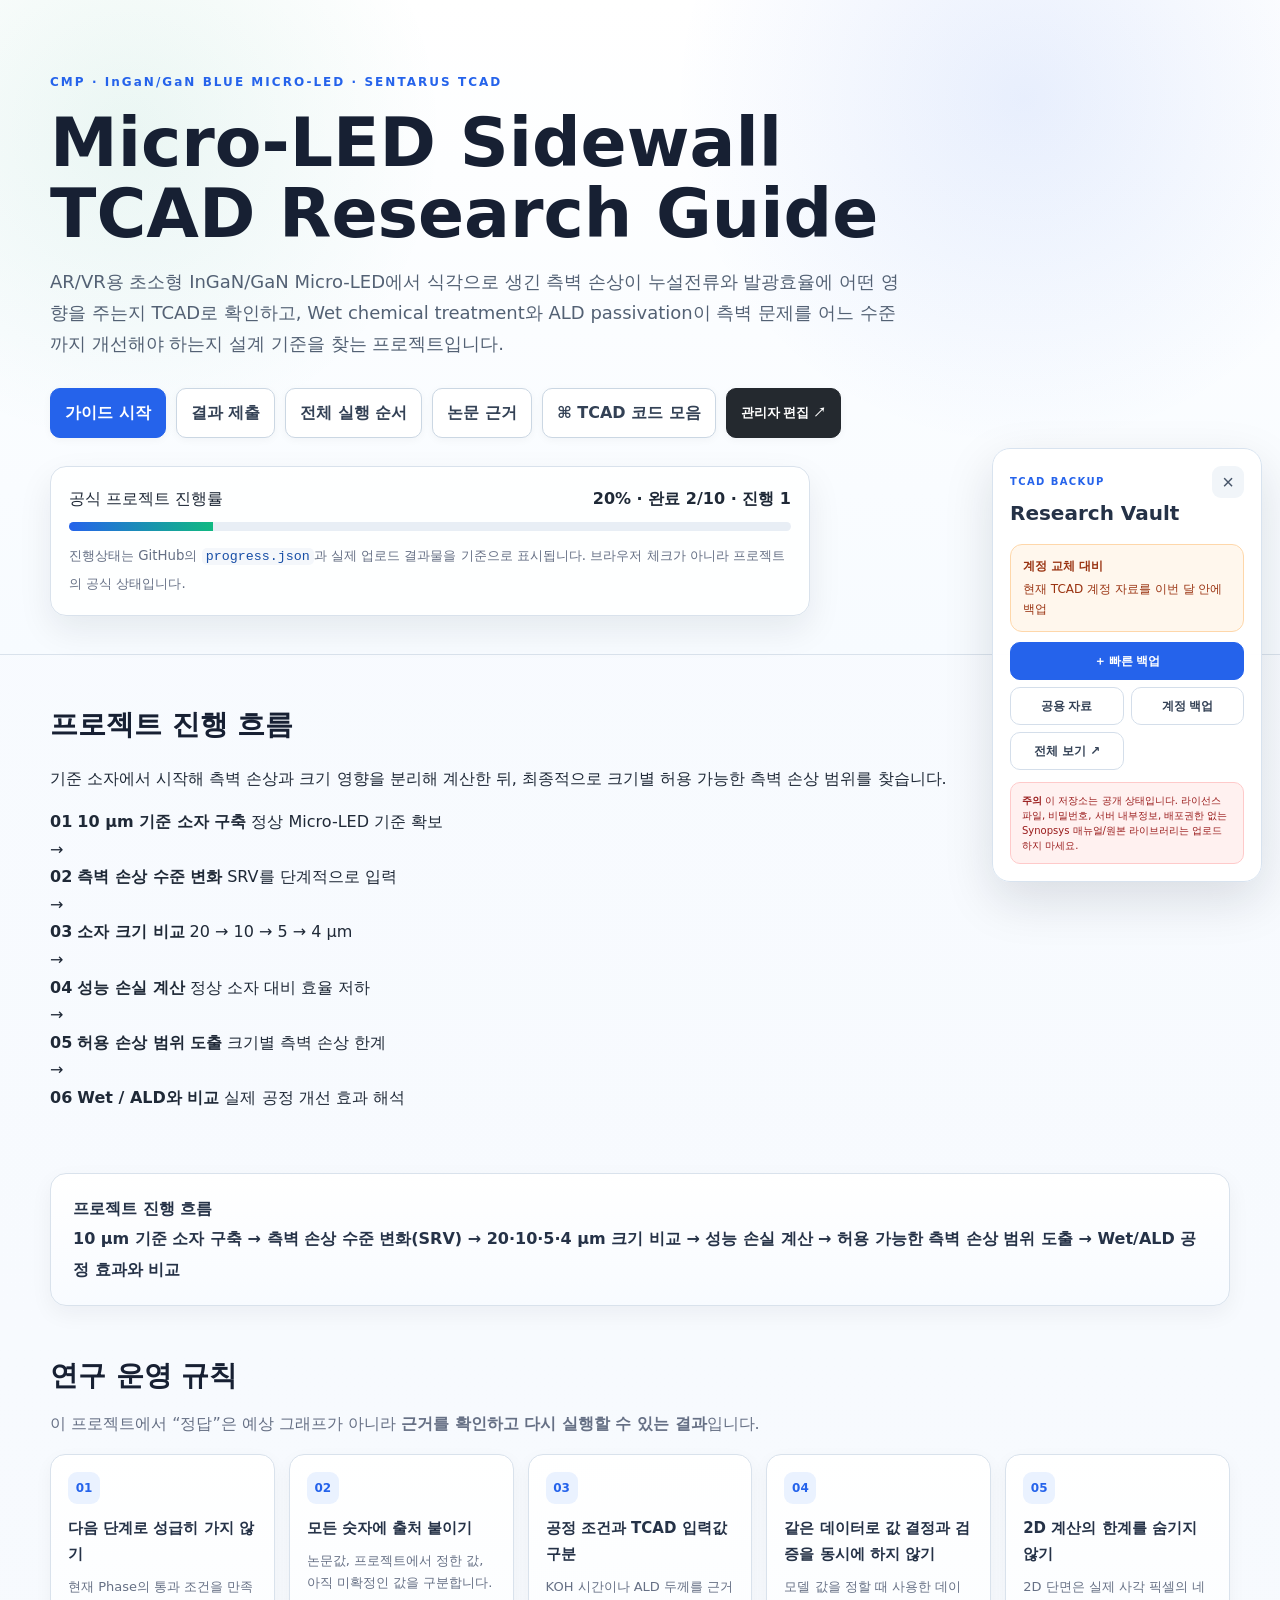
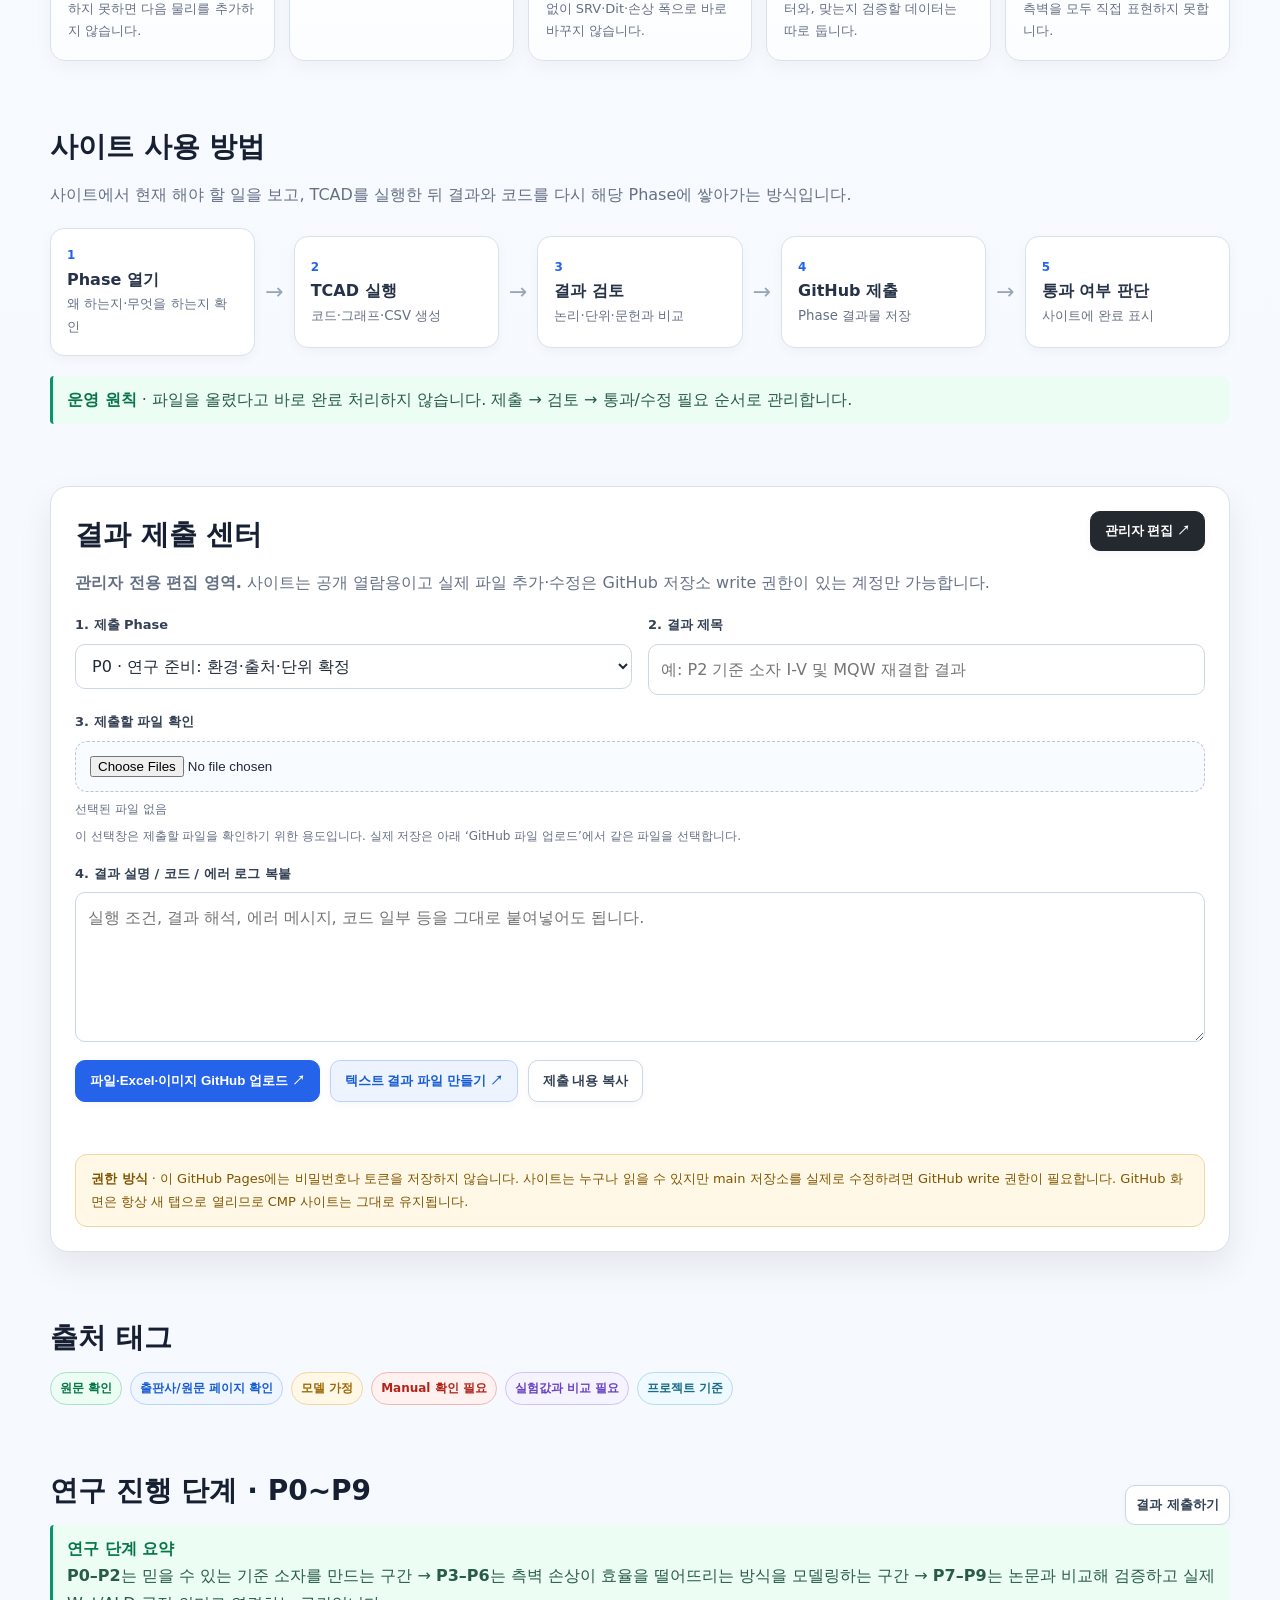
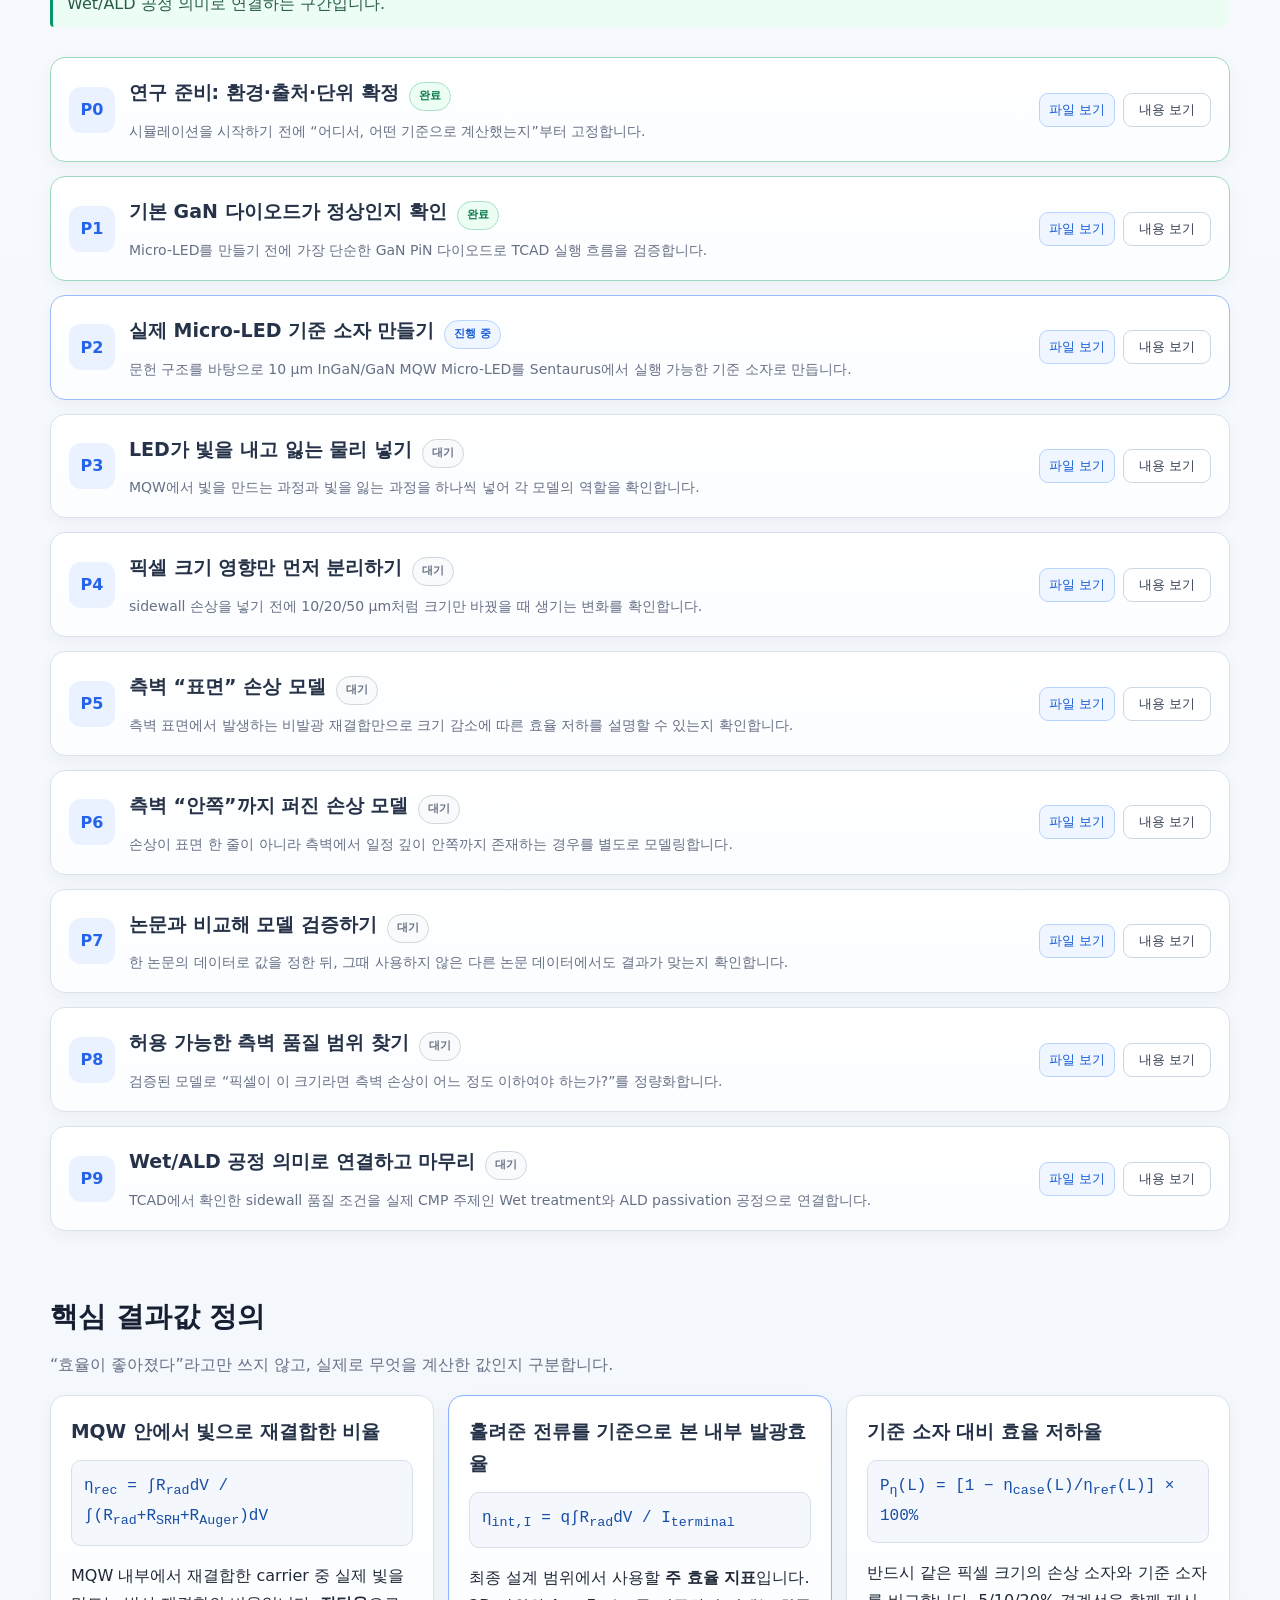
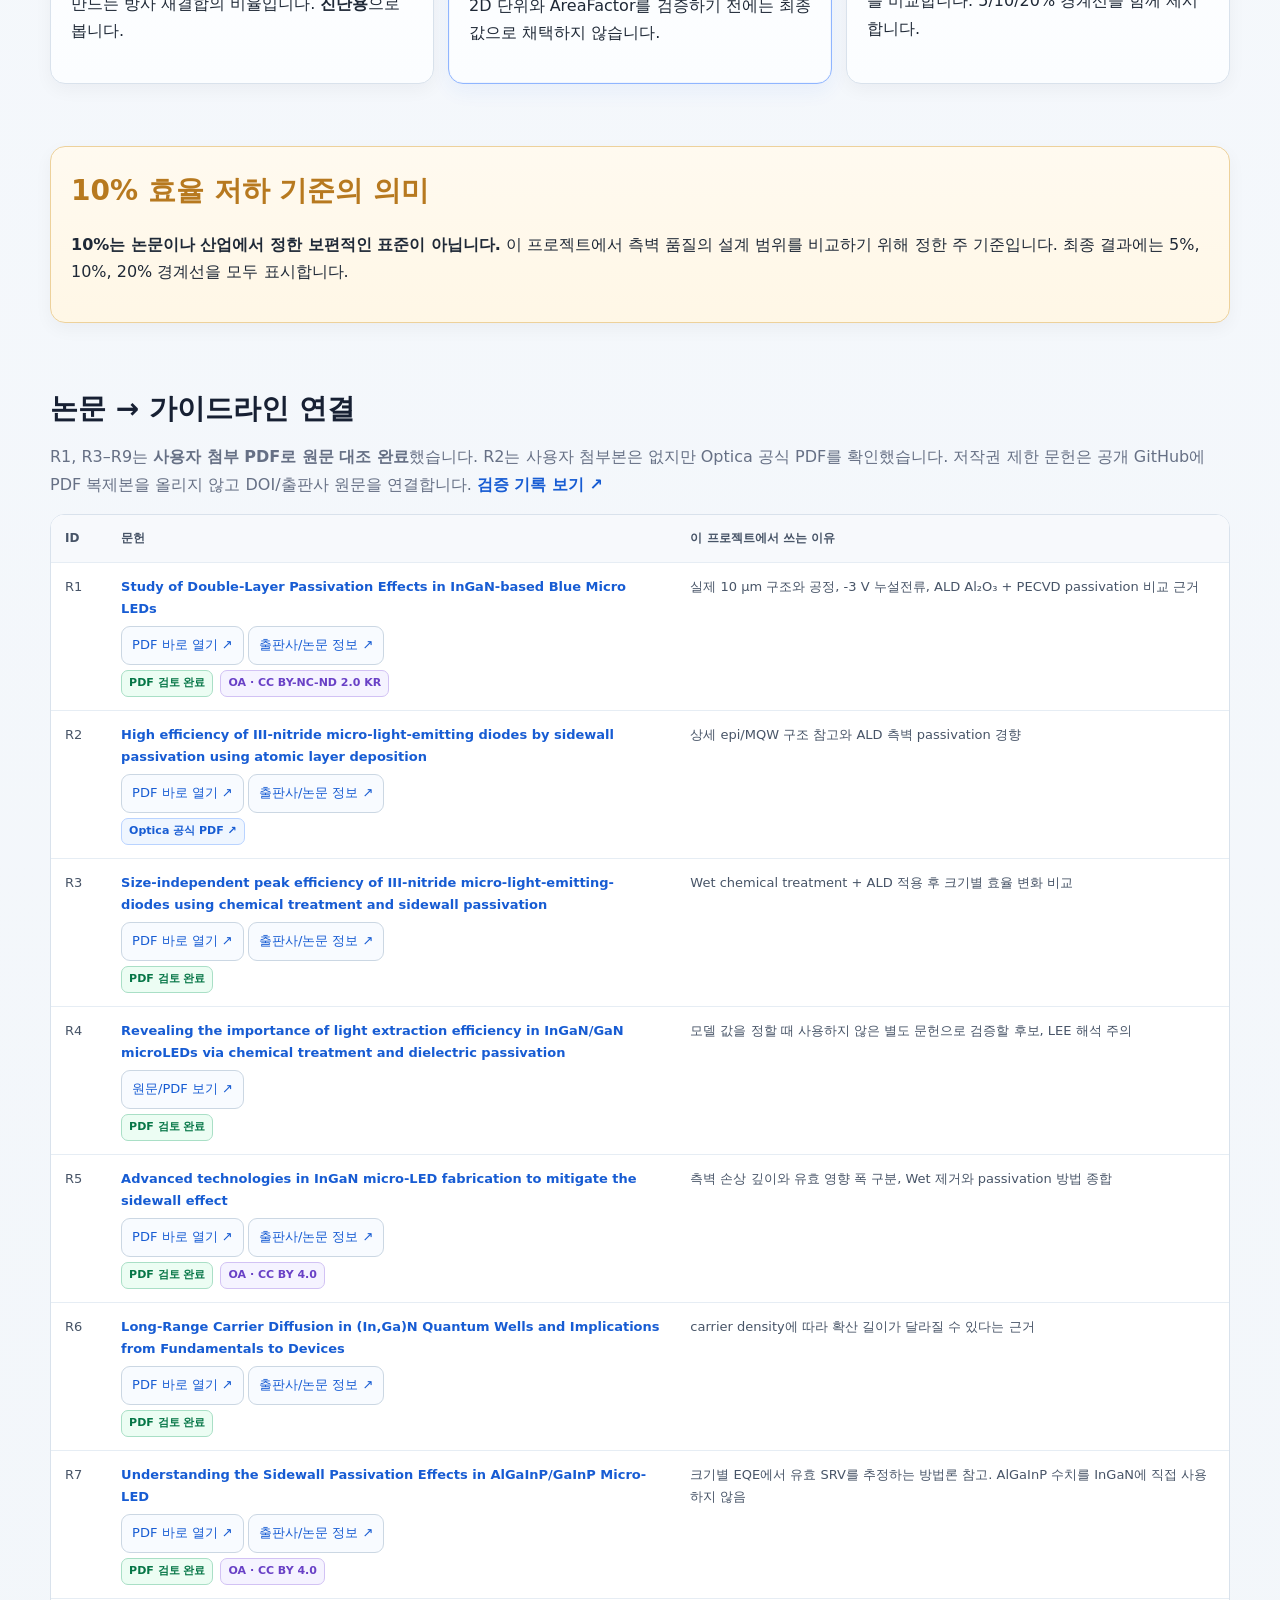
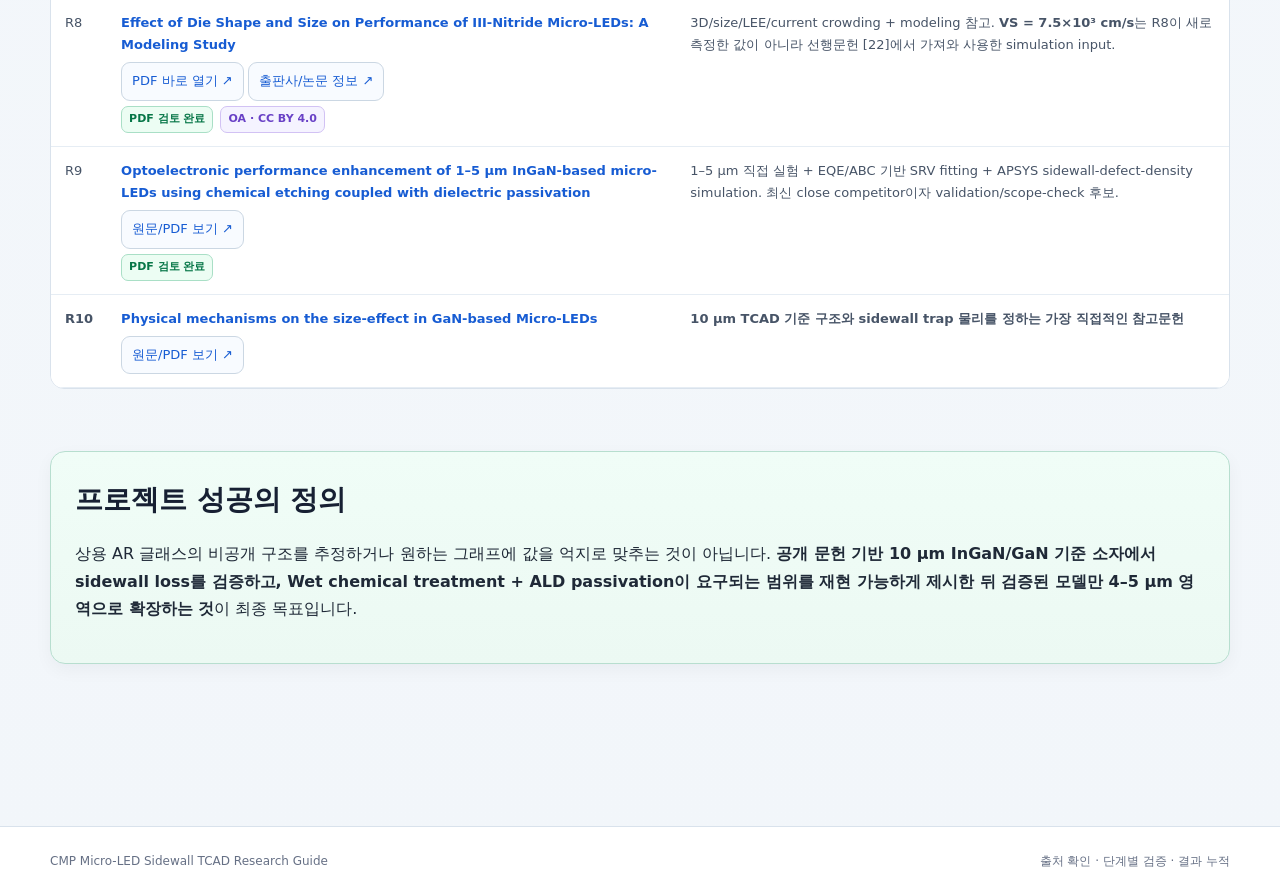
==== commit 50e9c092: "Improve project pipeline readability" ====
--- a/cmp-microled-guide/index.html
+++ b/cmp-microled-guide/index.html
@@ -6,7 +6,7 @@
   <title>CMP Micro-LED TCAD Research Guide</title>
   <meta name="description" content="InGaN/GaN Micro-LED sidewall TCAD research guide, progress dashboard, artifacts and validation gates" />
   <link rel="stylesheet" href="style.css?v=20260825-light2" />
-  <link rel="stylesheet" href="submit.css?v=20260825-submit1" />
+  <link rel="stylesheet" href="submit.css?v=20260829-pipeline2" />
 </head>
 <body>
   <header class="hero">
@@ -30,6 +30,50 @@
   </header>
 
   <main class="wrap">
+    <section class="project-pipeline" aria-labelledby="pipelineTitle">
+      <div class="pipeline-heading">
+        <h2 id="pipelineTitle">프로젝트 진행 흐름</h2>
+        <p>기준 소자에서 시작해 측벽 손상과 크기 영향을 분리해 계산한 뒤, 최종적으로 크기별 허용 가능한 측벽 손상 범위를 찾습니다.</p>
+      </div>
+      <div class="pipeline-grid">
+        <article class="pipeline-step">
+          <b>01</b>
+          <strong>10 µm 기준 소자 구축</strong>
+          <span>정상 Micro-LED 기준 확보</span>
+        </article>
+        <div class="pipeline-arrow">→</div>
+        <article class="pipeline-step">
+          <b>02</b>
+          <strong>측벽 손상 수준 변화</strong>
+          <span>SRV를 단계적으로 입력</span>
+        </article>
+        <div class="pipeline-arrow">→</div>
+        <article class="pipeline-step">
+          <b>03</b>
+          <strong>소자 크기 비교</strong>
+          <span>20 → 10 → 5 → 4 µm</span>
+        </article>
+        <div class="pipeline-arrow">→</div>
+        <article class="pipeline-step">
+          <b>04</b>
+          <strong>성능 손실 계산</strong>
+          <span>정상 소자 대비 효율 저하</span>
+        </article>
+        <div class="pipeline-arrow">→</div>
+        <article class="pipeline-step pipeline-step-result">
+          <b>05</b>
+          <strong>허용 손상 범위 도출</strong>
+          <span>크기별 측벽 손상 한계</span>
+        </article>
+        <div class="pipeline-arrow">→</div>
+        <article class="pipeline-step pipeline-step-final">
+          <b>06</b>
+          <strong>Wet / ALD와 비교</strong>
+          <span>실제 공정 개선 효과 해석</span>
+        </article>
+      </div>
+    </section>
+
     <section class="rules" id="rules">
       <h2>연구 운영 규칙</h2>
       <p class="section-intro">이 프로젝트에서 “정답”은 예상 그래프가 아니라 <strong>근거를 확인하고 다시 실행할 수 있는 결과</strong>입니다.</p>
@@ -128,7 +172,7 @@
 
     <section id="workflow">
       <div class="section-head">
-        <div><h2>연구 진행 단계 · P0~P9</h2><p>처음 보는 사람도 이해할 수 있도록 각 Phase에 “쉽게 말하면” 설명과 세부 소단원을 함께 표시합니다.</p></div>
+        <div><h2>연구 진행 단계 · P0~P9</h2></div>
         <a class="btn small" href="#submit">결과 제출하기</a>
       </div>
       <div id="phaseList" class="phase-list"></div>
--- a/cmp-microled-guide/submit.css
+++ b/cmp-microled-guide/submit.css
@@ -1 +1,35 @@
-.login-btn{display:inline-flex;align-items:center;gap:8px;background:#24292f;color:#fff;border-color:#24292f}.login-btn:hover{background:#111820;color:#fff;border-color:#111820}.submission-center{border:1px solid var(--line);background:#fff;border-radius:18px;padding:24px;box-shadow:var(--shadow)}.submission-head{display:flex;justify-content:space-between;gap:18px;align-items:flex-start;margin-bottom:18px}.submission-head p{margin:4px 0 0;color:var(--muted)}.submission-grid{display:grid;grid-template-columns:1fr 1fr;gap:16px}.field{display:flex;flex-direction:column;gap:7px}.field.full{grid-column:1/-1}.field label{font-size:13px;font-weight:800;color:#344054}.field select,.field input[type="text"],.field textarea{width:100%;border:1px solid #cbd7e3;border-radius:10px;background:#fff;color:#1f2937;padding:11px 12px;font:inherit}.field textarea{min-height:150px;resize:vertical}.field input[type="file"]{width:100%;border:1px dashed #b7c6d6;border-radius:12px;background:#f8fbff;padding:14px}.helper{font-size:12px;color:var(--muted)}.submission-actions{display:flex;gap:10px;flex-wrap:wrap;margin-top:18px}.submission-actions .btn{min-height:42px}.submit-primary{background:#2563eb!important;color:#fff!important;border-color:#2563eb!important}.submit-secondary{background:#eef4ff!important;color:#175cd3!important;border-color:#b9d3ff!important}.copy-status{margin-top:12px;min-height:22px;font-size:13px;color:#067647;font-weight:700}.submission-note{margin-top:18px;padding:13px 15px;border-radius:12px;background:#fff8e7;border:1px solid #efd6a5;color:#805600;font-size:13px}.paper-link{color:#175cd3;text-decoration:none;font-weight:750}.paper-link:hover{text-decoration:underline}.paper-actions{display:flex;gap:7px;flex-wrap:wrap;margin-top:5px}.paper-badge{display:inline-flex;padding:3px 7px;border-radius:7px;background:#eff6ff;border:1px solid #b9d3ff;color:#175cd3;text-decoration:none;font-size:11px;font-weight:800}.paper-status.verified{background:#ecfdf3;border-color:#a9dfc6;color:#067647}.paper-status.oa-status{background:#f5f3ff;border-color:#d2c2f4;color:#6941c6}@media(max-width:760px){.submission-grid{grid-template-columns:1fr}.field.full{grid-column:1}.submission-head{flex-direction:column}}
+.login-btn{display:inline-flex;align-items:center;gap:8px;background:#24292f;color:#fff;border-color:#24292f}.login-btn:hover{background:#111820;color:#fff;border-color:#111820}.submission-center{border:1px solid var(--line);background:#fff;border-radius:18px;padding:24px;box-shadow:var(--shadow)}.submission-head{display:flex;justify-content:space-between;gap:18px;align-items:flex-start;margin-bottom:18px}.submission-head p{margin:4px 0 0;color:var(--muted)}.submission-grid{display:grid;grid-template-columns:1fr 1fr;gap:16px}.field{display:flex;flex-direction:column;gap:7px}.field.full{grid-column:1/-1}.field label{font-size:13px;font-weight:800;color:#344054}.field select,.field input[type="text"],.field textarea{width:100%;border:1px solid #cbd7e3;border-radius:10px;background:#fff;color:#1f2937;padding:11px 12px;font:inherit}.field textarea{min-height:150px;resize:vertical}.field input[type="file"]{width:100%;border:1px dashed #b7c6d6;border-radius:12px;background:#f8fbff;padding:14px}.helper{font-size:12px;color:var(--muted)}.submission-actions{display:flex;gap:10px;flex-wrap:wrap;margin-top:18px}.submission-actions .btn{min-height:42px}.submit-primary{background:#2563eb!important;color:#fff!important;border-color:#2563eb!important}.submit-secondary{background:#eef4ff!important;color:#175cd3!important;border-color:#b9d3ff!important}.copy-status{margin-top:12px;min-height:22px;font-size:13px;color:#067647;font-weight:700}.submission-note{margin-top:18px;padding:13px 15px;border-radius:12px;background:#fff8e7;border:1px solid #efd6a5;color:#805600;font-size:13px}.paper-link{color:#175cd3;text-decoration:none;font-weight:750}.paper-link:hover{text-decoration:underline}.paper-actions{display:flex;gap:7px;flex-wrap:wrap;margin-top:5px}.paper-badge{display:inline-flex;padding:3px 7px;border-radius:7px;background:#eff6ff;border:1px solid #b9d3ff;color:#175cd3;text-decoration:none;font-size:11px;font-weight:800}.paper-status.verified{background:#ecfdf3;border-color:#a9dfc6;color:#067647}.paper-status.oa-status{background:#f5f3ff;border-color:#d2c2f4;color:#6941c6}
+
+/* concise project pipeline shown between official progress and research rules */
+.rules::before{
+  content:"프로젝트 진행 흐름\A 10 µm 기준 소자 구축  →  측벽 손상 수준 변화(SRV)  →  20·10·5·4 µm 크기 비교  →  성능 손실 계산  →  허용 가능한 측벽 손상 범위 도출  →  Wet/ALD 공정 효과와 비교";
+  display:block;
+  white-space:pre-line;
+  margin:0 0 46px;
+  padding:20px 22px;
+  border:1px solid var(--line);
+  border-radius:16px;
+  background:linear-gradient(180deg,#ffffff,#f8fbff);
+  box-shadow:0 8px 22px rgba(15,23,42,.05);
+  color:#253247;
+  font-size:16px;
+  font-weight:800;
+  line-height:1.9;
+}
+
+/* professor-facing wording: keep content clear without labeling it as 'easy' */
+#workflow .section-head p{display:none}
+#phaseList>.gate>strong{font-size:0}
+#phaseList>.gate>strong::after{content:"연구 단계 요약";font-size:16px}
+#workflow button.toggle:not(.vault-phase-btn){font-size:0;min-width:88px}
+#workflow button.toggle:not(.vault-phase-btn)::after{content:"내용 보기";font-size:13px}
+#workflow .phase-card.open button.toggle:not(.vault-phase-btn)::after{content:"접기"}
+#workflow .phase-body>div[style*="padding:14px"]>strong{font-size:0}
+#workflow .phase-body>div[style*="padding:14px"]>strong::after{content:"핵심 내용";font-size:13px}
+#workflow .subunit-head h4{font-size:0}
+#workflow .subunit-head h4::after{content:"세부 소단원";font-size:16px}
+#workflow .subunit-head p{display:none}
+#workflow .subunit-card div[style*="margin:10px"] strong{font-size:0}
+#workflow .subunit-card div[style*="margin:10px"] strong::after{content:"핵심 내용";font-size:12px}
+
+@media(max-width:760px){.submission-grid{grid-template-columns:1fr}.field.full{grid-column:1}.submission-head{flex-direction:column}.rules::before{font-size:14px;line-height:1.8;padding:17px 18px}}
